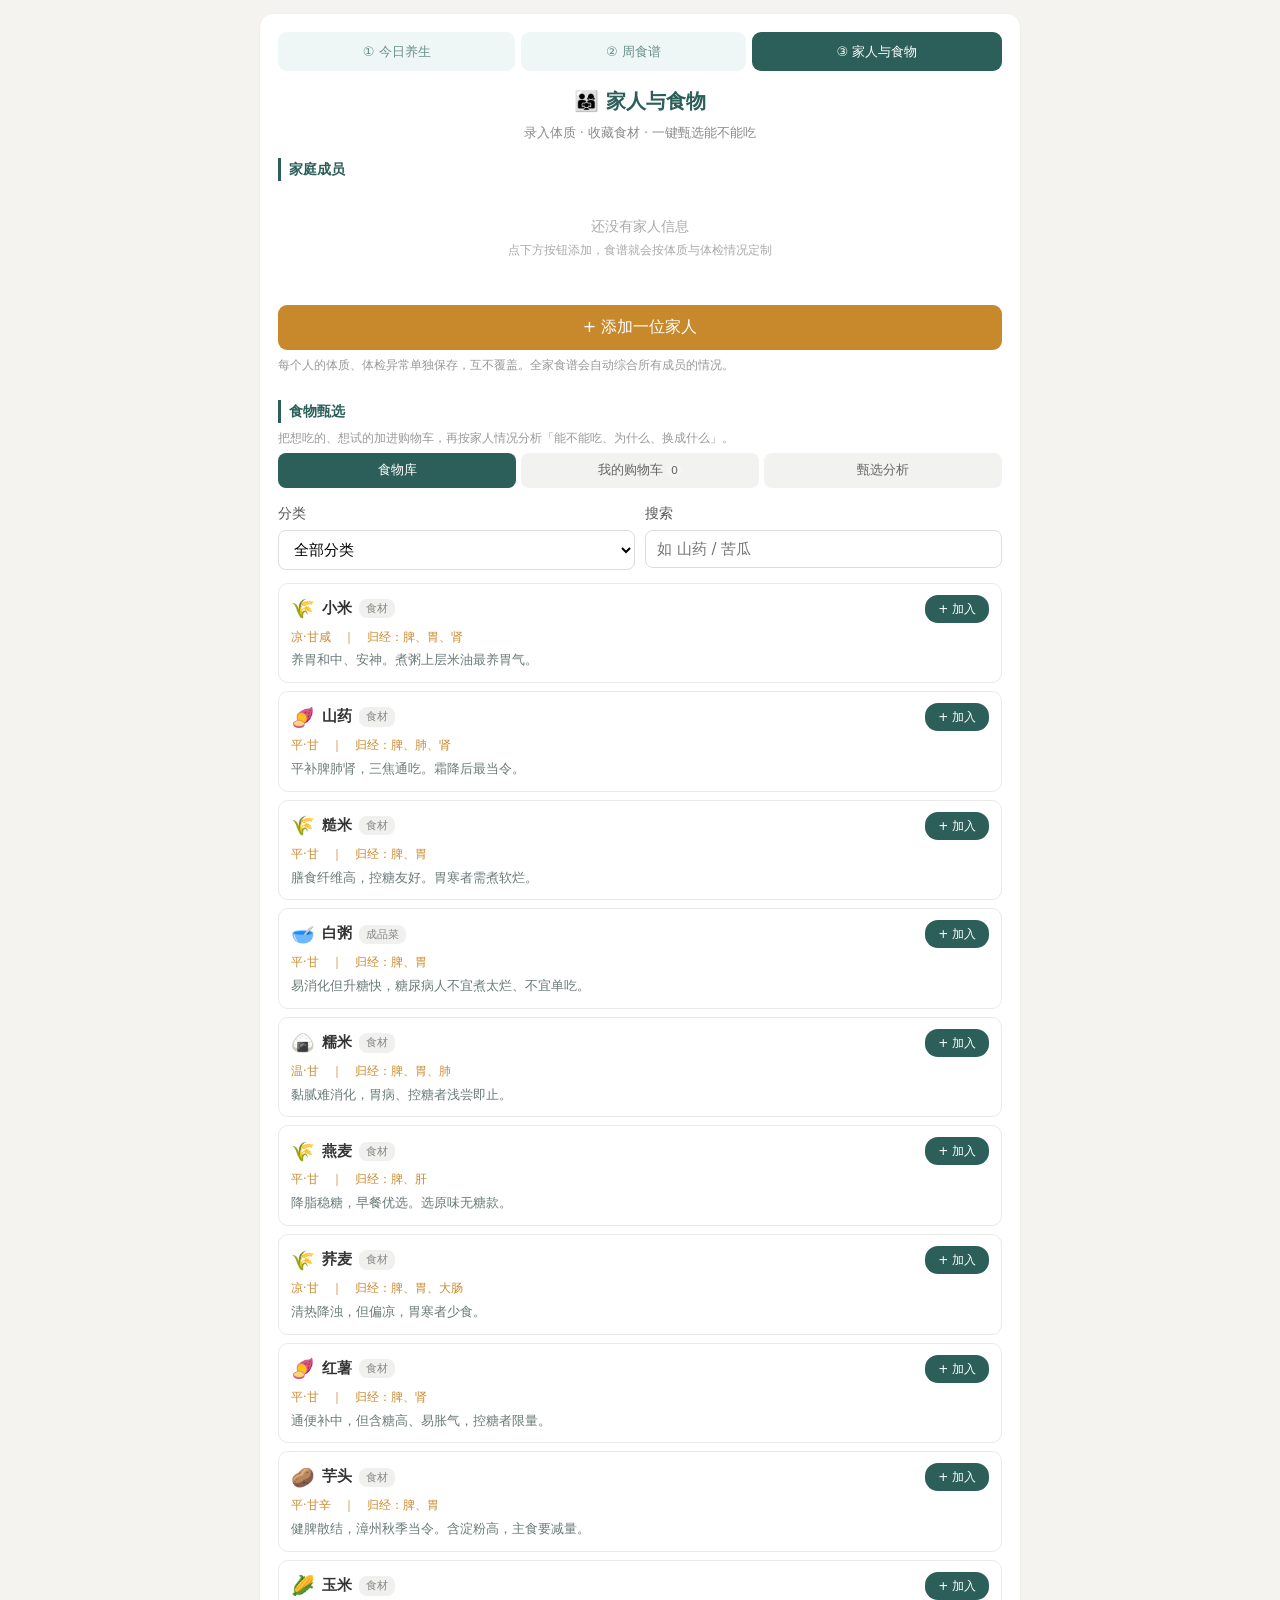
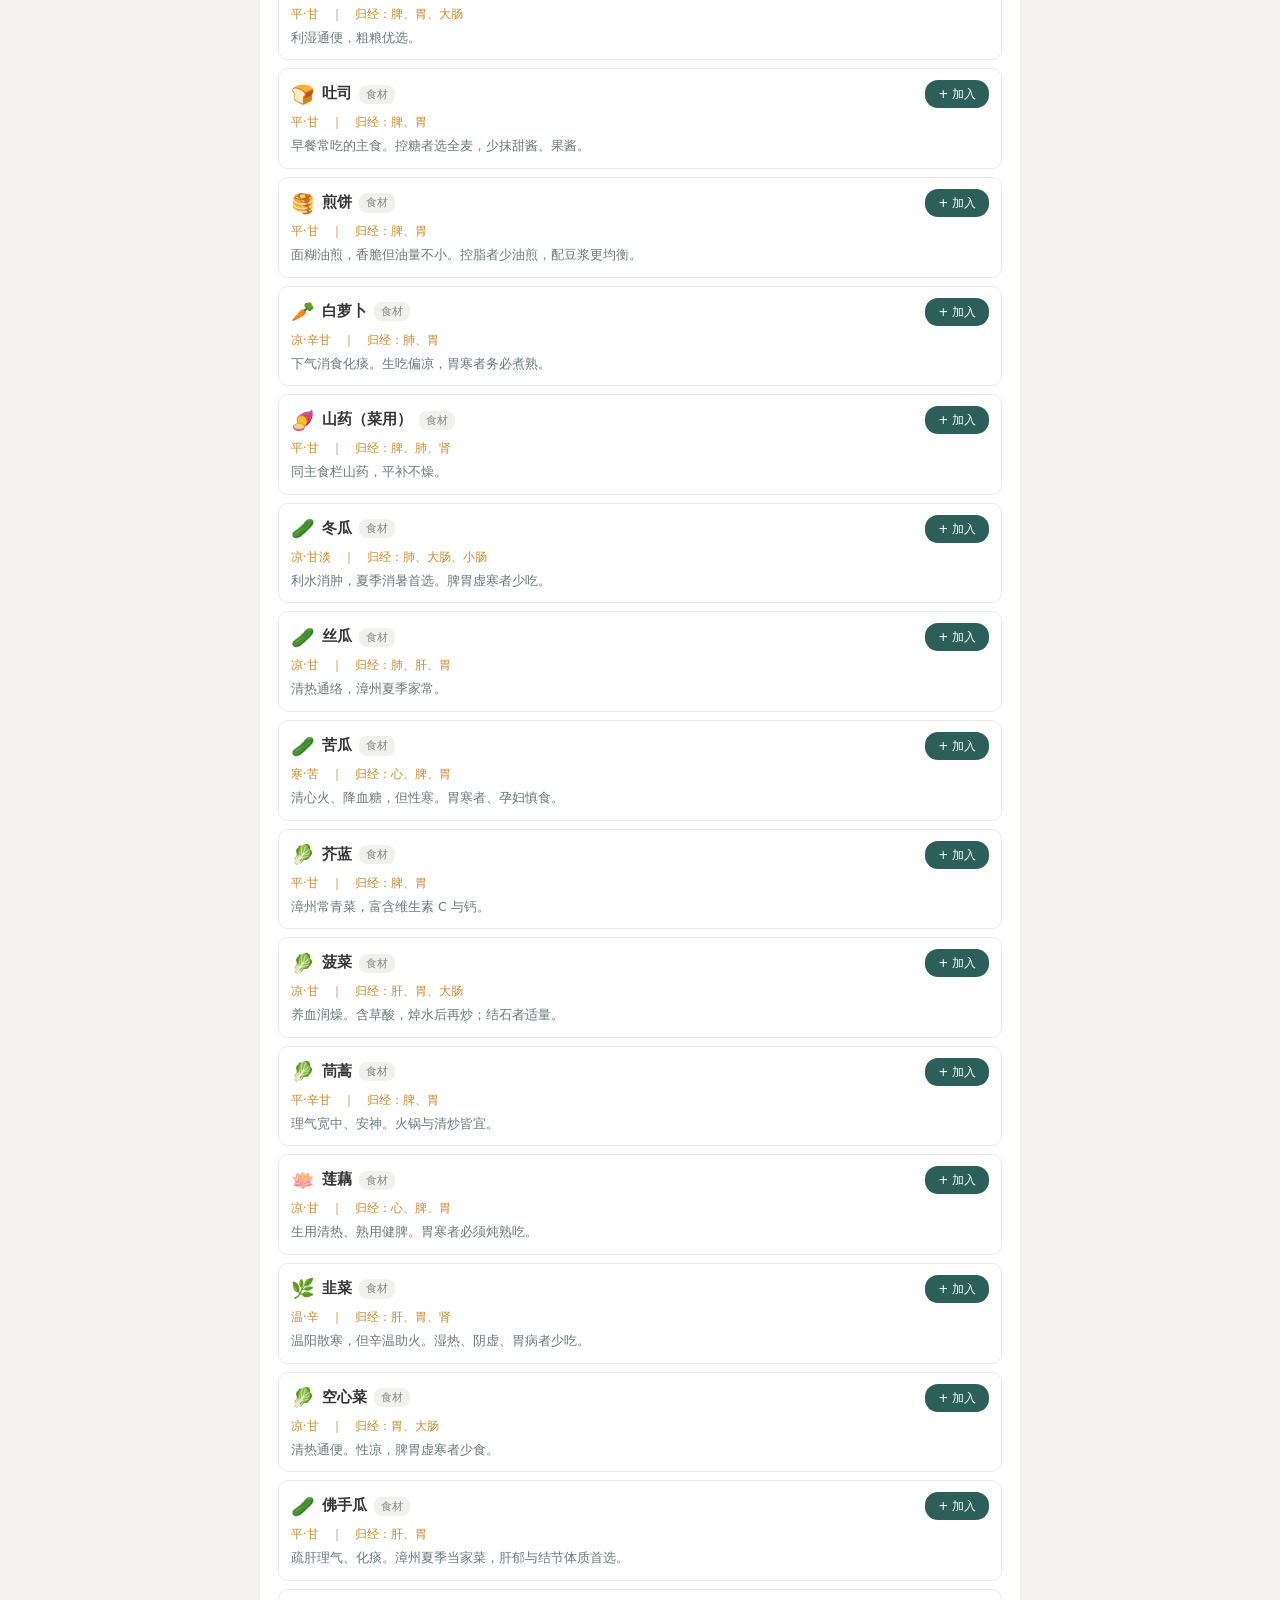
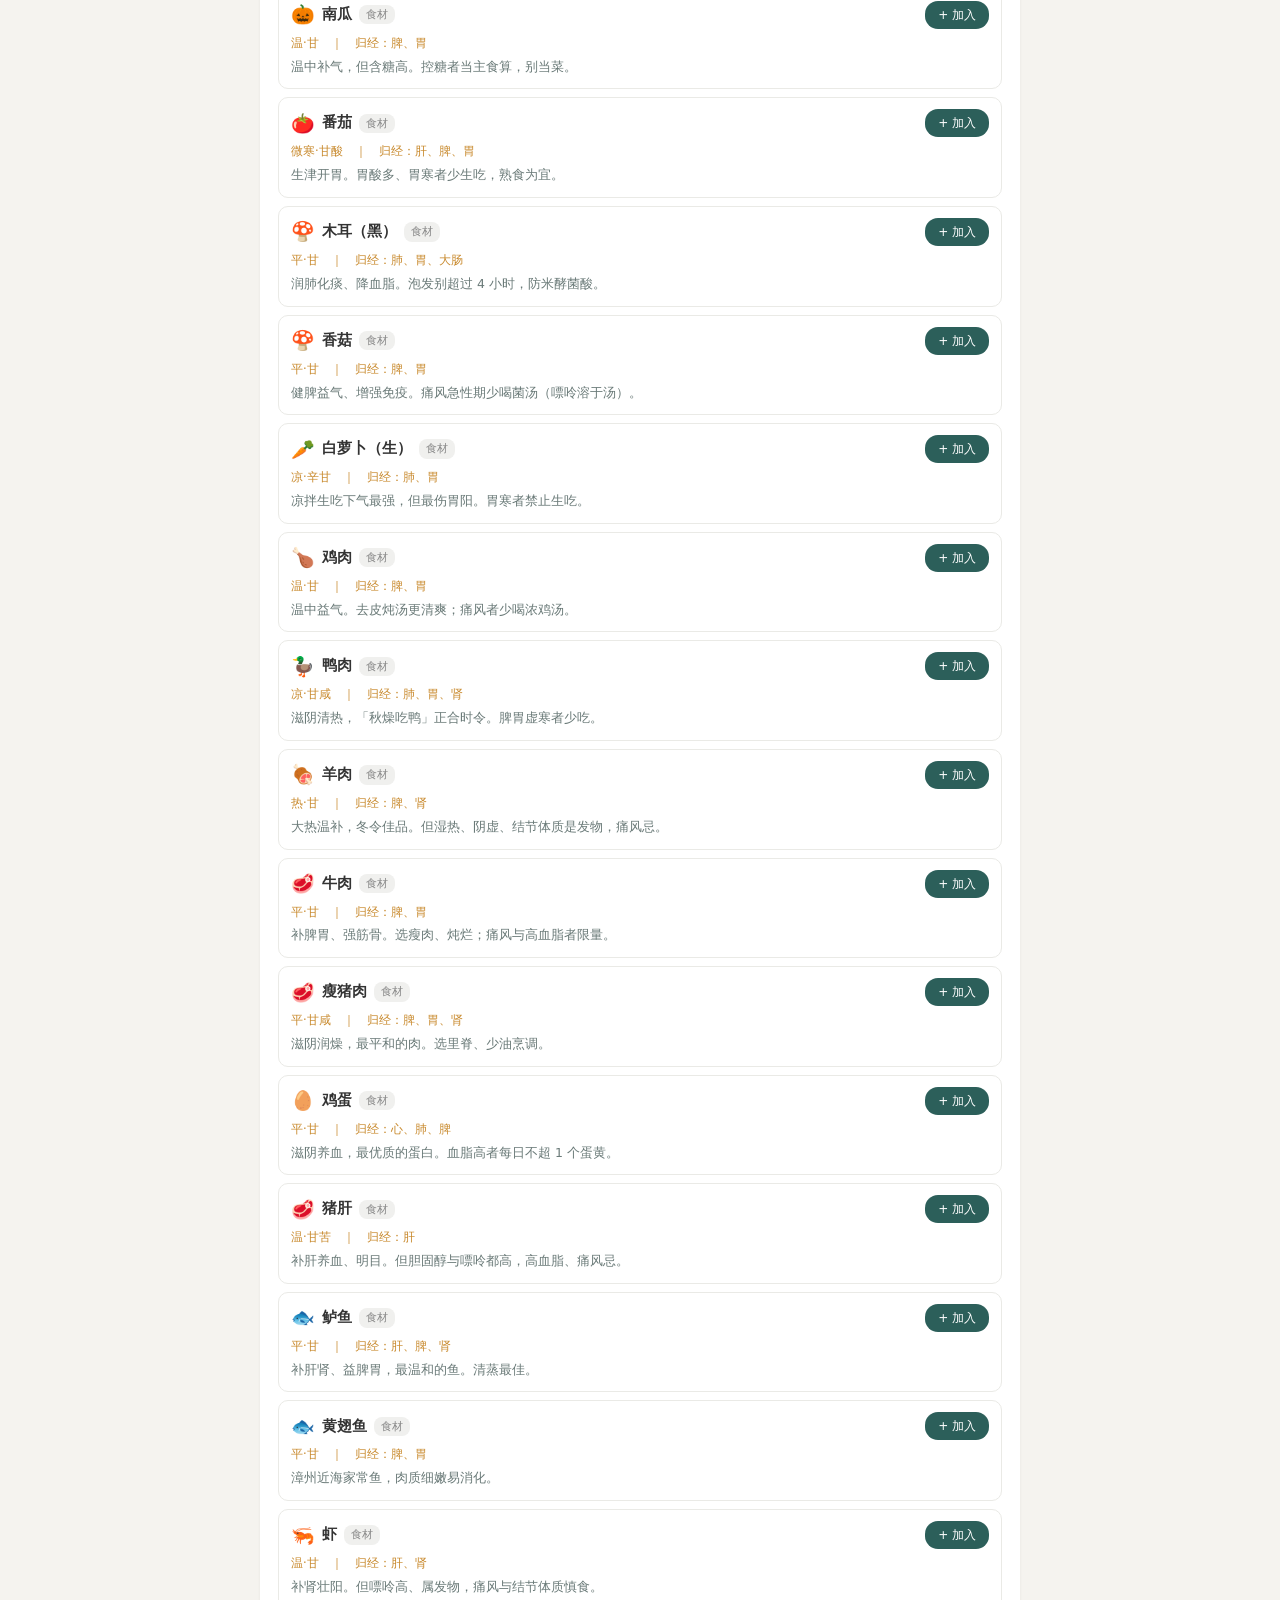
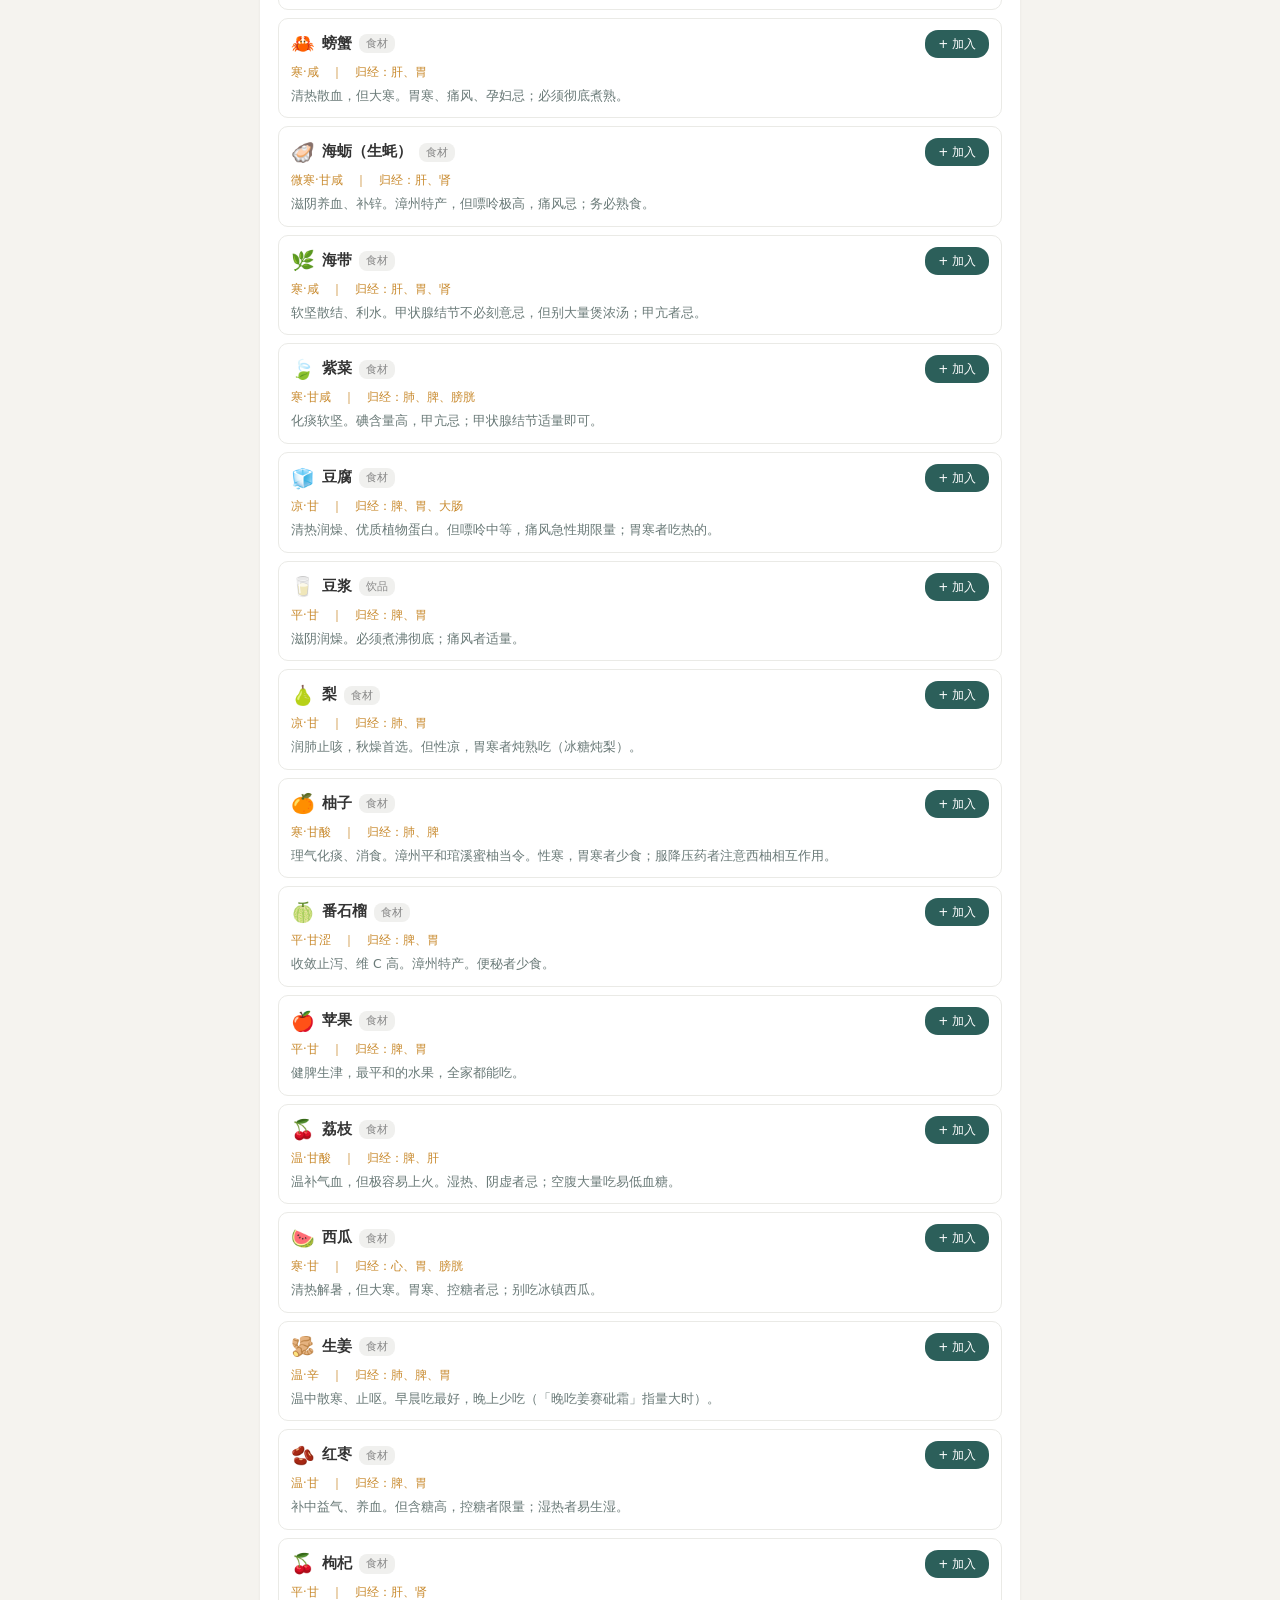
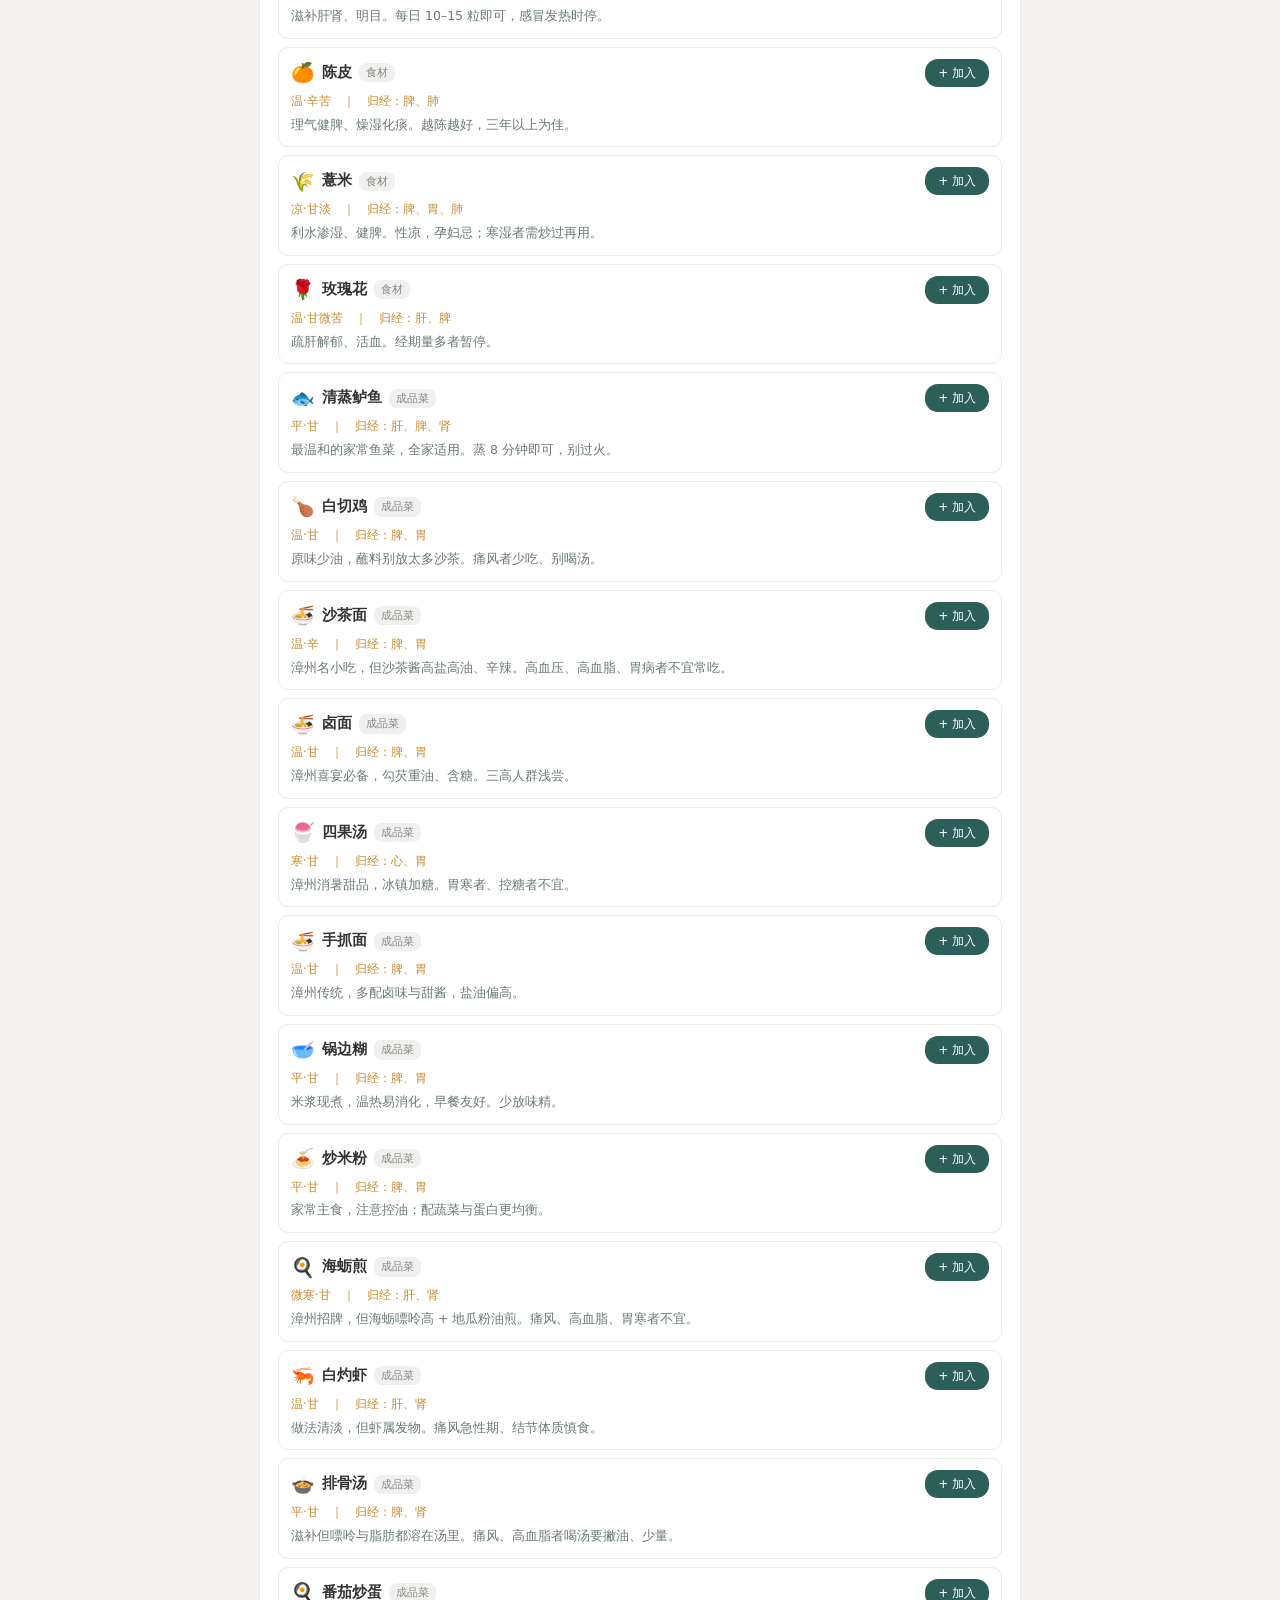
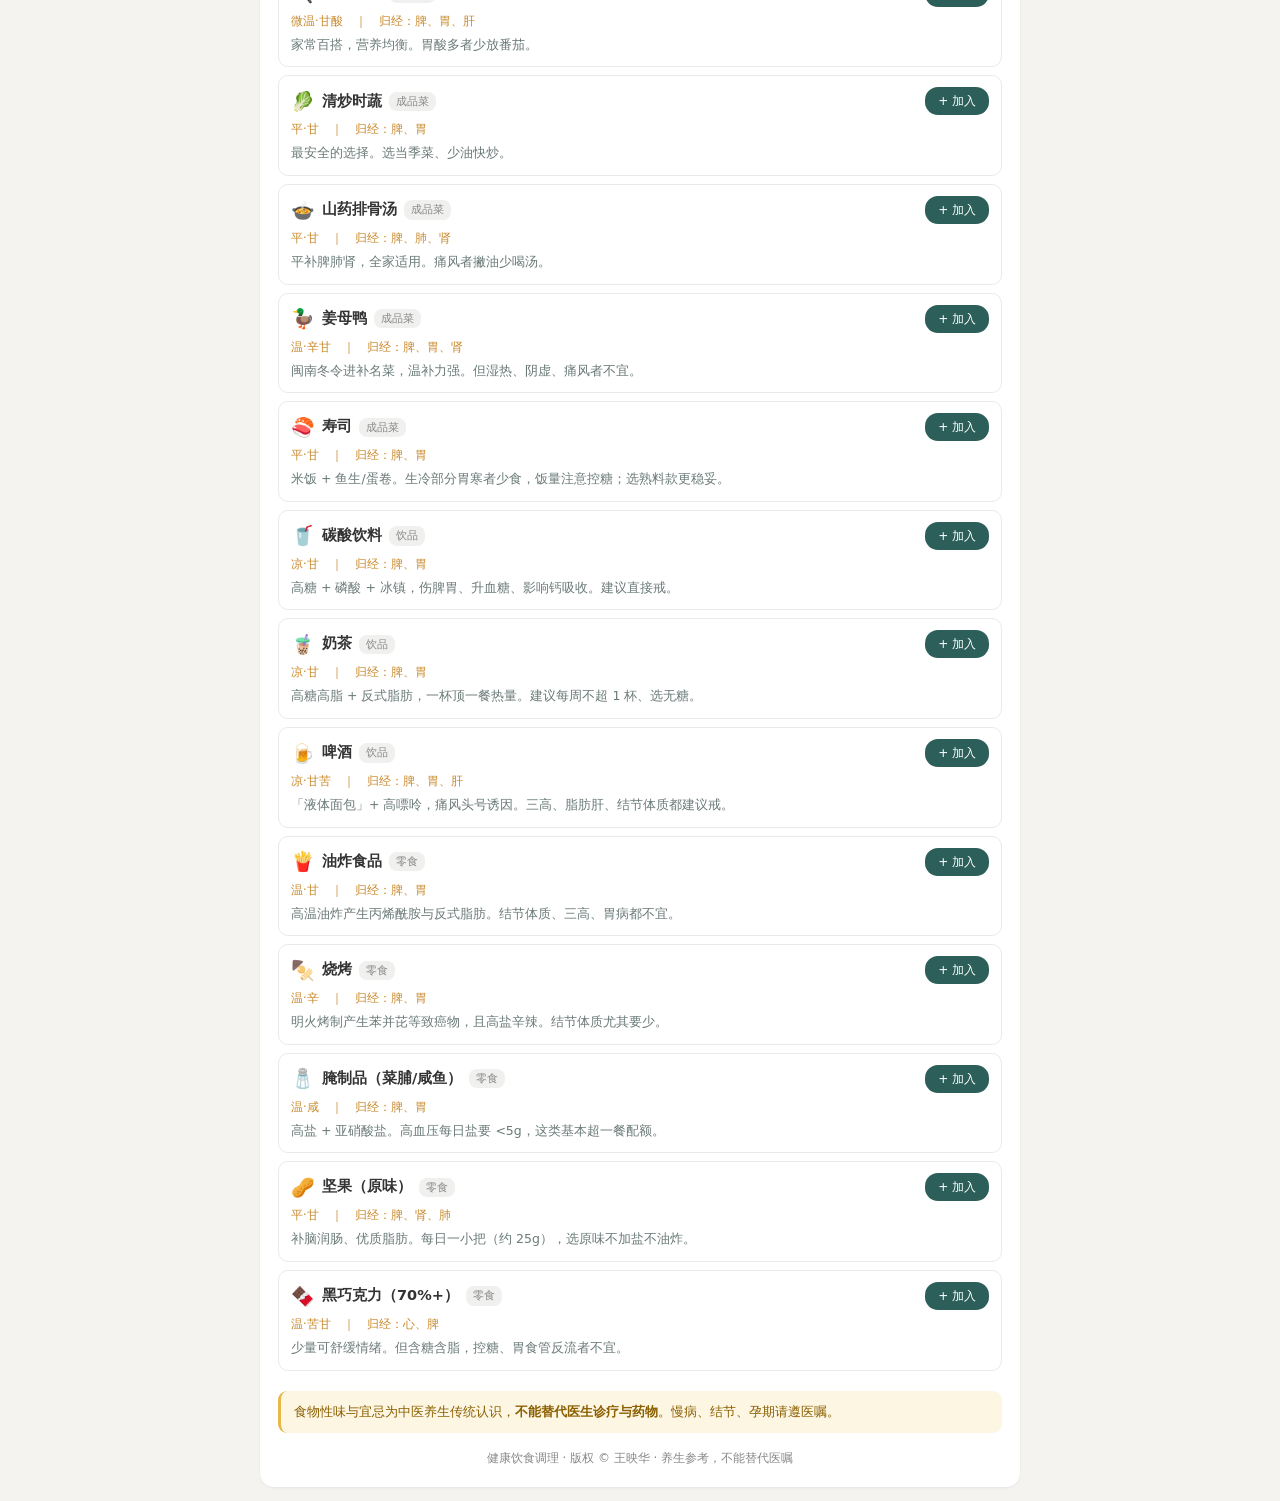
==== family.html @ a46bd38c "Add files via upload" ====
﻿<!DOCTYPE html>
<html lang="zh-CN">
<head>
<meta charset="UTF-8">
<meta name="viewport" content="width=device-width, initial-scale=1.0">
<title>家人与食物 · 健康饮食调理</title>
<link rel="stylesheet" href="style.css?v=16">
</head>
<body>
<div class="container container-wide">

  <nav class="nav">
    <a class="nav-item" href="index.html">① 今日养生</a>
    <a class="nav-item" href="menu.html">② 周食谱</a>
    <a class="nav-item active" href="family.html">③ 家人与食物</a>
  </nav>

  <h2>👨‍👩‍👧 家人与食物</h2>
  <p class="sub">录入体质 · 收藏食材 · 一键甄选能不能吃</p>

  <!-- ============ 一、家庭成员 ============ -->
  <div class="section-title">家庭成员</div>
  <div id="memberList" class="member-list"></div>
  <button type="button" id="addMemberBtn" class="primary">+ 添加一位家人</button>
  <p class="hint">每个人的体质、体检异常单独保存，互不覆盖。全家食谱会自动综合所有成员的情况。</p>

  <!-- ============ 二、食物购物车 ============ -->
  <div class="section-title" style="margin-top:26px">食物甄选</div>
  <p class="hint" style="margin-top:-4px">把想吃的、想试的加进购物车，再按家人情况分析「能不能吃、为什么、换成什么」。</p>

  <div class="tabs" id="foodTabs">
    <button type="button" class="tab active" data-ftab="lib">食物库</button>
    <button type="button" class="tab" data-ftab="cart">我的购物车 <span id="cartNum">0</span></button>
    <button type="button" class="tab" data-ftab="analyze">甄选分析</button>
  </div>

  <!-- 食物库 -->
  <div id="ftab-lib" class="tab-pane active">
    <div class="row2">
      <div class="form-item">
        <label>分类</label>
        <select id="catSel"></select>
      </div>
      <div class="form-item">
        <label>搜索</label>
        <input type="text" id="foodSearch" placeholder="如 山药 / 苦瓜">
      </div>
    </div>
    <div id="foodList" class="food-list"></div>
  </div>

  <!-- 购物车 -->
  <div id="ftab-cart" class="tab-pane">
    <div id="cartList" class="cart-list"></div>
    <div class="btn-row">
      <button type="button" id="goAnalyzeBtn" class="primary">开始甄选分析</button>
      <button type="button" id="clearCartBtn" class="ghost-btn">清空购物车</button>
    </div>
  </div>

  <!-- 甄选分析 -->
  <div id="ftab-analyze" class="tab-pane">
    <div id="analyzeBox"></div>
  </div>

  <p class="tip" style="margin-top:20px">
    食物性味与宜忌为中医养生传统认识，<b>不能替代医生诊疗与药物</b>。慢病、结节、孕期请遵医嘱。
  </p>
  <p class="gray center tiny">健康饮食调理 · 版权 © 王映华 · 养生参考，不能替代医嘱</p>
</div>

<!-- ============ 成员弹层 ============ -->
<div id="memberModal" class="modal hidden">
  <div class="modal-box">
    <div class="modal-head">
      <span id="modalTitle">添加成员</span>
      <button type="button" id="modalClose" class="x">×</button>
    </div>

    <div class="form-item">
      <label>称呼</label>
      <input type="text" id="fName" placeholder="如：我 / 爱人 / 妈妈">
    </div>

    <div class="form-item">
      <label>体质（可多选）</label>
      <div id="fTizhi" class="chip-group"></div>
      <p class="hint">不确定可只选最明显的一项；老人小孩可留空（按平和处理）</p>
    </div>

    <div class="row2">
      <div class="form-item">
        <label>身高 cm</label>
        <input type="number" id="fHeight" placeholder="如 170">
      </div>
      <div class="form-item">
        <label>体重 kg</label>
        <input type="number" id="fWeight" placeholder="如 65">
      </div>
    </div>

    <div class="form-item">
      <label>体检异常（可多选）</label>
      <div id="fDisease" class="chip-group"></div>
    </div>

    <div class="form-item">
      <label>口味与忌口备注（选填）</label>
      <input type="text" id="fNote" placeholder="如：不吃香菜、爱吃辣、不吃牛肉">
    </div>

    <div class="modal-foot">
      <button type="button" id="modalSave" class="primary">保存这位成员</button>
      <button type="button" id="modalDel" class="ghost-btn hidden">删除这位成员</button>
    </div>
  </div>
</div>

<script src="js/storage.js?v=16"></script>
<script src="js/jieqi.js?v=16"></script>
<script src="js/rule.js?v=16"></script>
<script src="js/tcm.js?v=16"></script>
<script src="js/engine.js?v=16"></script>
<script src="js/foods.js?v=16"></script>
<script src="js/page-family.js?v=16"></script>
</body>
</html>
---- style.css ----
/* 闽南节气体质食谱（家庭版）· 移动端优先 */
*{box-sizing:border-box;margin:0;padding:0;font-family:system-ui,-apple-system,"PingFang SC","Microsoft YaHei",sans-serif;}
body{background:#f5f3ef;padding:14px;color:#333;line-height:1.65;-webkit-text-size-adjust:100%;}
.container{max-width:640px;margin:0 auto;background:#fff;padding:18px;border-radius:14px;box-shadow:0 1px 3px rgba(0,0,0,.06);}
h2{text-align:center;font-size:20px;margin-bottom:4px;color:#2c5f5a;}
.sub{text-align:center;color:#8a8a8a;font-size:13px;margin-bottom:14px;}
.tip{background:#fdf6e3;padding:11px 13px;border-radius:9px;margin-bottom:16px;font-size:13px;color:#8a5f00;line-height:1.6;border-left:3px solid #e8b84b;}
.gray{color:#888;}
.tiny{font-size:12px;}
.small{font-size:11.5px;}
.center{text-align:center;}
.hint{color:#999;font-size:12px;margin:6px 0;line-height:1.5;}
.empty{color:#aaa;text-align:center;padding:24px 0;font-size:14px;}

/* ---------- 节气条 ---------- */
.jq-bar{background:linear-gradient(135deg,#eef7f5,#e4f0ed);border-radius:10px;padding:12px 14px;margin-bottom:16px;}
.jq-now{font-size:15px;color:#24544f;}
.jq-next{font-size:12.5px;color:#7a9a96;margin-top:3px;}
.jq-tip{font-size:12.5px;color:#5a6b69;margin-top:7px;padding-top:7px;border-top:1px dashed #c8ddd8;line-height:1.6;}

/* ---------- 今日信息卡 ---------- */
.today-card{background:linear-gradient(135deg,#fdf6e9,#f9efdd);border:1px solid #ecd9b0;border-radius:12px;padding:13px 15px;margin-bottom:16px;}
.tc-date{font-size:14.5px;font-weight:600;color:#7a5a1e;}
.tc-jq{font-size:13px;color:#8a6a28;margin-top:6px;}
.tc-jq b{font-size:15px;color:#6b4d15;}
.tc-next{font-size:12px;color:#a88b52;font-weight:normal;}
.tc-weather{font-size:13px;color:#6b5a3a;margin-top:7px;padding-top:7px;border-top:1px dashed #e0cfa4;line-height:1.6;}
.tc-adj{font-size:12.5px;color:#5f4d2a;margin-top:7px;padding-top:7px;border-top:1px dashed #e0cfa4;line-height:1.65;}
.tc-adj b{color:#8a5f00;}

/* ---------- 表单 ---------- */
.section-title{font-size:14px;font-weight:600;color:#2c5f5a;margin:0 0 10px;padding-left:8px;border-left:3px solid #2c5f5a;}
.form-item{margin-bottom:13px;}
label{display:block;margin-bottom:5px;font-weight:500;font-size:13.5px;color:#555;}
input,select,textarea{width:100%;padding:9px 11px;border:1px solid #ddd;border-radius:8px;font-size:15px;background:#fff;}
input:focus,select:focus{outline:none;border-color:#2c5f5a;box-shadow:0 0 0 3px rgba(44,95,90,.1);}
.row2{display:flex;gap:10px;}
.row2 .form-item{flex:1;min-width:0;}

/* ---------- 成员行 ---------- */
.member-row{display:flex;align-items:flex-start;gap:10px;padding:11px 12px;border:1px solid #e8e8e8;border-radius:10px;margin-bottom:9px;background:#fcfcfb;}
.mr-left{flex:1;min-width:0;}
.mr-name{font-weight:600;font-size:15px;color:#333;margin-bottom:5px;}
.mr-tags{display:flex;flex-wrap:wrap;gap:5px;margin-bottom:3px;}
.tag{font-size:11.5px;padding:2px 7px;border-radius:5px;background:#f0f0ee;color:#666;white-space:nowrap;}
.tag.tz{background:#e4f0ed;color:#2c5f5a;}
.tag.warn{background:#fdeaea;color:#b34a4a;}
.mr-note{font-size:12px;color:#999;margin-top:3px;}
.mr-edit{flex:0 0 auto;padding:6px 14px;font-size:13px;background:#fff;color:#2c5f5a;border:1px solid #c8ddd8;border-radius:7px;cursor:pointer;}
.mr-edit:hover{background:#eef7f5;}

/* ---------- 按钮 ---------- */
button{width:100%;padding:12px;background:#2c5f5a;color:#fff;border:none;border-radius:9px;font-size:16px;margin-top:10px;cursor:pointer;font-family:inherit;}
button:hover{background:#234c48;}
button.ghost{background:#fff;color:#2c5f5a;border:1.5px dashed #a8ccc6;}
button.ghost:hover{background:#f4faf8;}
button.ghost-btn{background:#fff;color:#b34a4a;border:1.5px solid #e8b0b0;}
button.primary{background:#c8892c;}
button.primary:hover{background:#ad731f;}
.btn-row{display:flex;gap:10px;margin-top:14px;}
.btn-row button{flex:1;margin-top:0;}
a.link{display:block;text-align:center;margin-top:13px;color:#2c5f5a;text-decoration:none;font-size:14px;}
a.link:hover{text-decoration:underline;}

/* ---------- 通用隐藏 ---------- */
.hidden{display:none !important;}

/* ---------- 弹层 ---------- */
.modal{position:fixed;inset:0;background:rgba(0,0,0,.45);display:flex;align-items:center;justify-content:center;padding:16px;z-index:100;}
.modal.hidden{display:none;}
.modal-box{background:#fff;border-radius:14px;padding:18px;width:100%;max-width:480px;max-height:88vh;overflow-y:auto;}
.modal-head{display:flex;justify-content:space-between;align-items:center;margin-bottom:14px;font-size:16px;font-weight:600;color:#2c5f5a;}
.modal-head .x{width:auto;padding:0 8px;background:none;color:#999;font-size:24px;line-height:1;margin:0;}
.modal-head .x:hover{color:#333;background:none;}
.modal-foot{margin-top:6px;}

/* ---------- 多选 chip ---------- */
.chip-group{display:flex;flex-wrap:wrap;gap:7px;}
.chip{display:inline-flex;align-items:center;position:relative;cursor:pointer;margin:0;font-weight:normal;}
.chip input{position:absolute;opacity:0;width:0;height:0;}
.chip span{display:block;padding:7px 13px;border:1px solid #ddd;border-radius:20px;font-size:13.5px;color:#666;background:#fff;transition:.15s;}
.chip.on span{background:#2c5f5a;color:#fff;border-color:#2c5f5a;}

/* ---------- 结果页头部 ---------- */
.head-card{background:#f9fcfb;border:1px solid #e0ede9;border-radius:10px;padding:13px 15px;margin-bottom:14px;}
.hc-row{display:flex;font-size:13.5px;margin-bottom:5px;}
.hc-row .k{flex:0 0 72px;color:#8a9a98;}
.hc-row .v{flex:1;color:#334;}
.hc-note{font-size:12px;color:#7a8f8c;margin-top:9px;padding-top:9px;border-top:1px dashed #d5e5e1;line-height:1.6;}

/* ---------- Tabs ---------- */
.tabs{display:flex;gap:6px;margin-bottom:14px;overflow-x:auto;-webkit-overflow-scrolling:touch;}
.tab{flex:1 0 auto;padding:9px 14px;font-size:13.5px;background:#f2f2f0;color:#666;border-radius:8px;margin:0;white-space:nowrap;}
.tab.active{background:#2c5f5a;color:#fff;}
.tab-pane{display:none;}
.tab-pane.active{display:block;}

/* ---------- 天卡片 ---------- */
.day-card{border:1px solid #eaeae6;border-radius:11px;margin-bottom:14px;overflow:hidden;background:#fff;}
.day-head{display:flex;align-items:baseline;gap:8px;padding:9px 13px;background:#f6f9f8;border-bottom:1px solid #eef2f0;}
.day-name{font-weight:600;font-size:15px;color:#2c5f5a;}
.day-date{font-size:12.5px;color:#999;}
.day-jq{margin-left:auto;font-size:11.5px;background:#e4f0ed;color:#2c5f5a;padding:2px 8px;border-radius:9px;}
.meal-block{padding:9px 12px 4px;}
.meal-title{font-size:13px;color:#8a9a98;margin-bottom:5px;font-weight:500;}

/* ---------- 单菜 ---------- */
.dish{border-bottom:1px dashed #f0f0ec;}
.dish:last-child{border-bottom:none;}
.dish-head{display:flex;align-items:center;gap:7px;padding:7px 2px;cursor:pointer;}
.dish-role{font-size:10.5px;padding:1px 6px;border-radius:4px;background:#eef4f2;color:#6a8f8a;flex:0 0 auto;}
.dish-name{flex:1;font-size:14.5px;color:#333;}
.dish-arrow{font-size:11px;color:#bbb;transition:transform .2s;flex:0 0 auto;}
.dish.open .dish-arrow{transform:rotate(180deg);}
.dish-body{display:none;padding:4px 4px 12px;font-size:13px;color:#555;}
.dish.open .dish-body{display:block;}
.db-sec{margin-bottom:9px;}
.db-sec b{display:block;font-size:12.5px;color:#2c5f5a;margin-bottom:3px;}
.db-sec p{font-size:13px;color:#555;line-height:1.65;}
.db-sec ol{padding-left:19px;font-size:13px;color:#555;}
.db-sec ol li{margin-bottom:4px;line-height:1.6;}
.db-sec.why{background:#faf8f2;border-left:2.5px solid #d9b86a;padding:7px 10px;border-radius:0 6px 6px 0;}
.db-sec.why p{font-size:12.5px;color:#6b6250;line-height:1.7;}
.vid{display:inline-block;padding:4px 11px;margin:3px 5px 0 0;font-size:12px;background:#eef4f2;color:#2c5f5a;border-radius:14px;text-decoration:none;}
.vid:hover{background:#dbeae6;}
.db-time{font-size:11.5px;color:#aaa;text-align:right;}

/* ---------- 月度表格 ---------- */
.month-week{margin-bottom:16px;}
.mw-head{font-size:13.5px;font-weight:600;color:#2c5f5a;margin-bottom:6px;}
.table-wrap{overflow-x:auto;-webkit-overflow-scrolling:touch;border:1px solid #e8e8e4;border-radius:8px;}
.menu-table{border-collapse:collapse;width:100%;min-width:520px;font-size:11.5px;}
.menu-table th{background:#f2f7f5;color:#2c5f5a;padding:7px 6px;border-bottom:1px solid #e0ebe7;font-weight:600;white-space:nowrap;}
.menu-table td{padding:7px 6px;border-bottom:1px solid #f2f2ee;color:#555;vertical-align:top;line-height:1.5;}
.td-d{text-align:center;font-weight:600;color:#2c5f5a;width:26px;}
.td-jq{white-space:nowrap;color:#8a9a98;font-size:11px;}

/* ---------- 采购清单 ---------- */
.shop-cat{margin-bottom:13px;}
.sc-title{font-size:13px;font-weight:600;color:#2c5f5a;margin-bottom:6px;padding-left:7px;border-left:2.5px solid #2c5f5a;}
.sc-items{display:flex;flex-wrap:wrap;gap:6px;}
.sc-item{font-size:12.5px;background:#f7f9f8;border:1px solid #eaf0ee;border-radius:6px;padding:4px 9px;color:#555;}
.sc-item b{color:#2c5f5a;}

/* ---------- 节气卡 ---------- */
.jq-card{border:1px solid #eaeae6;border-radius:10px;padding:12px 14px;margin-bottom:12px;}
.jq-card.next{background:#fafcfb;border-style:dashed;}
.jc-head{font-size:15px;font-weight:600;color:#2c5f5a;margin-bottom:8px;display:flex;align-items:baseline;gap:8px;flex-wrap:wrap;}
.jc-season{font-size:11px;background:#e4f0ed;color:#2c5f5a;padding:1px 7px;border-radius:8px;font-weight:normal;}
.jc-date{font-size:11.5px;color:#aaa;font-weight:normal;margin-left:auto;}
.jc-sec{margin-bottom:7px;}
.jc-sec b{font-size:12.5px;color:#2c5f5a;display:block;margin-bottom:2px;}
.jc-sec p{font-size:13px;color:#555;line-height:1.65;}
.jc-sec.warn{background:#fdf4f4;border-left:2.5px solid #d98a8a;padding:6px 9px;border-radius:0 5px 5px 0;}
.jc-sec.warn b{color:#b34a4a;}
.jc-sec.warn p{font-size:12.5px;color:#7a5555;}
.jc-food{font-size:13px;color:#3a5f5a;line-height:1.8;}

/* ---------- 历史 ---------- */
.his-card{border:1px solid #eaeae6;border-radius:10px;padding:12px 14px;margin-bottom:12px;}
.his-head{display:flex;justify-content:space-between;align-items:center;margin-bottom:9px;font-size:14px;}
.his-del{width:auto;padding:4px 12px;font-size:12px;background:#fff;color:#b34a4a;border:1px solid #e8b0b0;border-radius:6px;margin:0;}
.his-day{padding:6px 0;border-top:1px dashed #f0f0ec;font-size:12.5px;}
.hd-date{font-weight:600;color:#2c5f5a;margin-right:6px;}
.hd-jq{font-size:11px;color:#8a9a98;}
.hd-meal{color:#666;line-height:1.6;font-size:12px;margin-top:2px;}

@media (max-width:400px){
  body{padding:10px;}
  .container{padding:14px;}
  h2{font-size:18px;}
  .hc-row .k{flex:0 0 62px;}
}

/* ======================================================
   三页版新增样式（今日养生 / 周食谱 / 家人与食物）
   ====================================================== */

/* ---------- 顶部导航 ---------- */
.nav{display:flex;gap:6px;margin-bottom:14px;overflow-x:auto;-webkit-overflow-scrolling:touch;}
.nav-item{flex:1 0 auto;text-align:center;padding:9px 10px;font-size:13px;color:#6a8f8a;background:#eef7f5;
  border-radius:9px;text-decoration:none;white-space:nowrap;font-weight:500;transition:.15s;}
.nav-item.active{background:#2c5f5a;color:#fff;}
.nav-item:hover{background:#dbeae6;}
.nav-item.active:hover{background:#234c48;}
.container-wide{max-width:760px;}

/* ---------- 今日卡（新版） ---------- */
.tc-jqtag{display:inline-block;margin-left:8px;padding:1px 9px;border-radius:10px;
  background:#c8892c;color:#fff;font-size:11.5px;font-weight:normal;vertical-align:1px;}
.tc-wdet{display:block;margin-top:3px;font-size:12px;color:#93805c;}

/* ---------- 节气主卡 ---------- */
.jq-main{background:linear-gradient(135deg,#fdfaf3,#f7efdf);border:1px solid #ecd9b0;
  border-radius:13px;padding:15px 16px;margin-bottom:16px;}
.jm-head{display:flex;align-items:baseline;gap:9px;flex-wrap:wrap;}
.jm-name{font-size:21px;font-weight:700;color:#7a5a1e;letter-spacing:1px;}
.jm-season{font-size:11.5px;background:#c8892c;color:#fff;padding:1.5px 9px;border-radius:10px;}
.jm-count{margin-left:auto;font-size:11.5px;color:#a88b52;}
.jm-date{font-size:11.5px;color:#a88b52;margin-top:5px;padding-bottom:10px;border-bottom:1px dashed #e0cfa4;}
.jm-block{margin-top:11px;padding:10px 12px;border-radius:9px;background:rgba(255,255,255,.62);}
.jm-block .jb-title{font-size:12.5px;font-weight:600;color:#8a5f00;margin-bottom:5px;}
.jm-block p{font-size:13px;color:#5f4d2a;line-height:1.75;}
.jm-block .jm-sub{font-size:12.5px;color:#8a7a5c;margin-top:5px;padding-top:5px;border-top:1px dotted #e5d5b5;}
.jm-block.key{background:rgba(255,250,235,.9);border-left:3px solid #c8892c;}
.jm-block.meridian{background:rgba(240,247,245,.8);border-left:3px solid #2c5f5a;}
.jm-block.meridian .jb-title{color:#2c5f5a;}
.jm-block.meridian p{color:#3f5654;}
.jm-block.sport{background:rgba(244,250,245,.8);border-left:3px solid #6a9a7a;}
.jm-block.sport .jb-title{color:#4a7a5a;}
.jm-block.sport p{color:#43574d;}
.jm-block.warn{background:#fdf1f1;border-left:3px solid #d98a8a;}
.jm-block.warn .jb-title{color:#b34a4a;}
.jm-block.warn p{color:#7a5555;}
.mer-tag{display:inline-block;padding:2px 9px;margin:2px 5px 2px 0;border-radius:13px;
  background:#dbeae6;color:#2c5f5a;font-size:12px;}
.acu-tag{display:inline-block;padding:2px 9px;margin:2px 5px 2px 0;border-radius:13px;
  background:#f3e6cc;color:#8a5f00;font-size:12px;}
.jm-mtip{font-size:12px !important;color:#6a8f8a !important;margin-top:6px;}
.jm-acu{font-size:12.5px !important;margin-top:5px;}
.jm-next{margin-top:12px;padding:9px 11px;background:rgba(255,255,255,.55);
  border-radius:8px;border:1px dashed #ddc9a0;font-size:12px;color:#8a7a5c;line-height:1.65;}
.jm-next b{color:#7a5a1e;}

/* ---------- 家人体质提示 ---------- */
.ft-empty{background:#f4faf8;border:1px dashed #b8d8d1;border-radius:10px;
  padding:14px;text-align:center;font-size:13px;color:#6a8f8a;}
.ft-empty a{color:#c8892c;text-decoration:none;font-weight:600;}
.ft-empty a:hover{text-decoration:underline;}

/* 当月全家重点 */
.ft-month{background:linear-gradient(135deg,#fdf8ee,#f9efd9);border:1px solid #ecd9b0;
  border-radius:11px;padding:12px 13px;margin-bottom:11px;}
.ftm-head{margin-bottom:7px;}
.ftm-tag{display:inline-block;font-size:11.5px;font-weight:600;color:#8a5f00;
  background:#fff;border:1px solid #ecd9b0;border-radius:9px;padding:2px 10px;}
.ftm-body p{font-size:13px;color:#6b5426;line-height:1.75;margin:0;}
.ftm-body p+p{margin-top:6px;padding-top:6px;border-top:1px dotted #e0cda8;}
.ftm-warn{color:#9a6a4a !important;}

.ft-card{background:#fbfdfc;border:1px solid #e4efec;border-radius:11px;padding:13px 14px;}
.ft-row{display:flex;gap:9px;font-size:13px;margin-bottom:8px;align-items:flex-start;}
.ft-k{flex:0 0 62px;color:#8a9a98;font-size:12.5px;}
.ft-v{flex:1;display:flex;flex-wrap:wrap;gap:5px;min-width:0;}
.ft-members{margin-top:11px;padding-top:11px;border-top:1px dashed #dcebe7;}
.ft-mem{margin-bottom:14px;padding-bottom:12px;border-bottom:1px dotted #e8f2ef;}
.ft-mem:last-child{margin-bottom:0;padding-bottom:0;border-bottom:none;}

/* 成员头部：名字 + 体质标签 */
.fm-head{display:flex;align-items:center;gap:8px;flex-wrap:wrap;margin-bottom:6px;}
.fm-name{font-size:14.5px;font-weight:600;color:#2c5f5a;}
.fm-tags{display:flex;flex-wrap:wrap;gap:4px;}

/* 每人当月重点 */
.fm-focus{font-size:12.5px;color:#5a6f6c;line-height:1.75;background:#f6faf9;
  border-left:2.5px solid #7fb0a6;border-radius:0 6px 6px 0;padding:8px 11px;margin-bottom:7px;}
.fm-focus b{color:#2c5f5a;}

/* 小号折叠按钮 */
.fold-btn.small{font-size:12px;padding:6px 10px;margin:0 0 6px;justify-content:flex-start;}
.fold-btn.small span:first-child{margin-right:auto;}

.fm-tz{background:#fff;border:1px solid #eaf3f0;border-radius:8px;padding:9px 11px;margin-bottom:7px;}
.fm-tz-name{font-size:12.5px;font-weight:600;color:#c8892c;margin-bottom:5px;}
.fm-line{font-size:12.5px;color:#4a5f5c;line-height:1.75;margin-bottom:3px;}
.fm-line b{display:inline-block;min-width:44px;color:#7a9a96;font-weight:600;}
.fm-line.avoid{color:#8a6a6a;}
.fm-line.avoid b{color:#b08a8a;}
.fm-line.mer{color:#5a7a6a;}
.fm-dis{font-size:12.5px;color:#8a5555;background:#fdf6f6;border-left:2.5px solid #d9a8a8;
  padding:7px 10px;border-radius:0 5px 5px 0;margin-top:6px;line-height:1.65;}
.fm-dis b{color:#b34a4a;}
.ft-tea{margin-top:12px;padding:11px 12px;background:#fdfaf2;border:1px solid #f0e4c8;border-radius:9px;}
.ft-tea .jb-title{font-size:12.5px;font-weight:600;color:#8a5f00;margin-bottom:7px;}
.ft-tea-row{font-size:12.5px;color:#6b5f42;line-height:1.75;margin-bottom:4px;}
.ft-tea-row b{color:#8a5f00;}

/* ---------- 十二时辰（折叠式） ---------- */
.shichen-box{background:#fbfdfc;border:1px solid #e4efec;border-radius:11px;padding:11px;}

/* 当前时辰高亮卡 */
.sc-now-card{background:linear-gradient(135deg,#fdf8ee,#f9efd9);border:1px solid #ecd9b0;
  border-radius:10px;padding:12px 13px;}
.scn-label{display:inline-block;font-size:10.5px;color:#a8802f;background:#fff;
  border:1px solid #ecd9b0;border-radius:9px;padding:1px 8px;margin-bottom:7px;}
.scn-main{display:flex;align-items:baseline;gap:8px;margin-bottom:3px;}
.scn-name{font-size:17px;font-weight:700;color:#8a5f00;letter-spacing:1px;}
.scn-h{font-size:12px;color:#bfa06a;}
.scn-mer{font-size:12.5px;color:#c8892c;font-weight:600;margin-bottom:5px;}
.scn-tip{font-size:12.5px;color:#7a6a4a;line-height:1.7;}

/* 展开按钮 */
.fold-btn{width:100%;margin:10px 0 0;padding:8px 12px;background:#fff;color:#2c5f5a;
  border:1px solid #d5e5e1;border-radius:9px;font-size:12.5px;line-height:1.5;
  display:flex;align-items:center;justify-content:center;gap:6px;}
.fold-btn:hover{background:#f7fbfa;border-color:#b8d5cf;}
.fold-arrow{font-size:11px;color:#8aa39f;}

/* 折叠内容 */
.fold-body{margin-top:6px;}
.fold-body[hidden]{display:none;}

.sc-row{display:flex;gap:10px;padding:8px 11px;border-bottom:1px dashed #edf4f2;align-items:flex-start;}
.sc-row:last-child{border-bottom:none;}
.sc-row.now{background:#fdf6e9;border-radius:8px;border-bottom-color:transparent;}
.sc-left{flex:0 0 68px;display:flex;flex-direction:column;gap:1px;}
.sc-name{font-size:13px;font-weight:600;color:#2c5f5a;}
.sc-row.now .sc-name{color:#8a5f00;}
.sc-h{font-size:10.5px;color:#a4b5b2;}
.sc-row.now .sc-h{color:#bfa06a;}
.sc-right{flex:1;min-width:0;}
.sc-mer{font-size:12px;color:#c8892c;font-weight:500;margin-bottom:2px;}
.sc-tip{font-size:12px;color:#708a87;line-height:1.6;}

/* ---------- 五运六气 ---------- */
.wuyun-box{background:#fbfdfc;border:1px solid #e4efec;border-radius:11px;padding:14px;}
.wy-intro{font-size:12.5px;color:#6a8a86;line-height:1.8;margin-bottom:12px;
  padding-bottom:11px;border-bottom:1px dashed #dcebe7;}
.wy-list{display:flex;flex-direction:column;gap:8px;}

/* 当前主气卡 */
.wy-now-card{background:linear-gradient(135deg,#fdf8ee,#f9efd9);border:1px solid #ecd9b0;
  border-radius:10px;padding:12px 13px;margin-bottom:4px;}
.wyn-label{display:inline-block;font-size:10.5px;color:#a8802f;background:#fff;
  border:1px solid #ecd9b0;border-radius:9px;padding:1px 8px;margin-bottom:7px;}
.wyn-name{font-size:15px;font-weight:700;color:#8a5f00;margin-bottom:5px;
  display:flex;align-items:baseline;gap:8px;flex-wrap:wrap;}
.wyn-jq{font-size:11.5px;font-weight:400;color:#bfa06a;}
.wyn-tip{font-size:12.5px;color:#7a6a4a;line-height:1.7;}

.wy-item{background:#fff;border:1px solid #edf4f2;border-radius:9px;padding:10px 12px;}
.wy-item.now{background:#fdf6e9;border-color:#e8d4ac;}
.wy-name{font-size:13.5px;font-weight:600;color:#2c5f5a;margin-bottom:3px;}
.wy-item.now .wy-name{color:#8a5f00;}
.wy-badge{display:inline-block;margin-left:7px;padding:0 7px;border-radius:8px;
  background:#c8892c;color:#fff;font-size:10.5px;font-weight:normal;vertical-align:1px;}
.wy-jq{font-size:11.5px;color:#a4b5b2;margin-bottom:4px;}
.wy-tip{font-size:12.5px;color:#5f7a76;line-height:1.65;}

/* ---------- 设置区 ---------- */
.setup-box{background:#fbfdfc;border:1px solid #e4efec;border-radius:11px;
  padding:14px 15px;margin-bottom:16px;}
.setup-box .form-item:last-of-type{margin-bottom:0;}

/* ---------- 单菜替换按钮 ---------- */
.dish-swap{flex:0 0 auto;width:auto;margin:0;padding:2px 10px;font-size:11.5px;
  background:#fff;color:#c8892c;border:1px solid #e8d0a4;border-radius:12px;line-height:1.6;}
.dish-swap:hover{background:#fdf6e9;color:#8a5f00;}

/* ---------- 食物库 ---------- */
#foodTabs{gap:5px;}
#foodTabs .tab{flex:1 1 0;min-width:0;padding:9px 4px;font-size:12.5px;text-align:center;}
#resultBox .tabs{gap:5px;overflow-x:visible;flex-wrap:nowrap;}
#resultBox .tabs .tab{flex:1 1 0;min-width:0;padding:9px 3px;font-size:12px;text-align:center;
  white-space:nowrap;overflow:hidden;text-overflow:ellipsis;}
.food-list{display:flex;flex-direction:column;gap:8px;}
.food-card{background:#fff;border:1px solid #eaeae6;border-radius:10px;padding:11px 12px;}
.food-card.picked{background:#fbfdf8;border-color:#c8ddd8;}
.fc-head{display:flex;align-items:center;gap:7px;margin-bottom:5px;flex-wrap:wrap;}
.fc-icon{font-size:19px;line-height:1;flex:0 0 auto;}
.fc-name{font-size:14.5px;font-weight:600;color:#333;}
.fc-kind{font-size:10.5px;padding:1px 7px;border-radius:8px;background:#f0f0ee;color:#888;}
.fc-btn{width:auto;margin:0 0 0 auto;padding:5px 13px;font-size:12px;background:#2c5f5a;
  border-radius:13px;line-height:1.5;}
.fc-btn.on{background:#fff;color:#8a9a98;border:1px solid #d5e5e1;}
.fc-meta{font-size:11.5px;color:#c8892c;margin-bottom:4px;}
.fc-note{font-size:12.5px;color:#6a7a78;line-height:1.65;}

/* ---------- 购物车 ---------- */
.cart-list{display:flex;flex-direction:column;gap:8px;margin-bottom:6px;}
.cart-row{display:flex;align-items:center;gap:10px;background:#fbfdfc;
  border:1px solid #e4efec;border-radius:9px;padding:10px 12px;}
.cr-left{flex:1;min-width:0;}
.cr-name{font-size:14px;font-weight:500;color:#333;display:flex;align-items:center;gap:6px;}
.cr-icon{font-size:16px;line-height:1;flex:0 0 auto;}
.cr-cat{font-size:11.5px;color:#a4b5b2;margin-top:1px;}
.cr-del{width:auto;margin:0;padding:5px 12px;font-size:12px;background:#fff;
  color:#b34a4a;border:1px solid #e8b0b0;border-radius:13px;line-height:1.5;}
.cr-del:hover{background:#fdf4f4;}
#cartNum{display:inline-block;min-width:16px;padding:0 4px;border-radius:8px;
  background:rgba(255,255,255,.28);font-size:11px;}
.tab.active #cartNum{background:rgba(255,255,255,.3);}

/* ---------- 甄选分析 ---------- */
.an-summary{background:linear-gradient(135deg,#fdfaf3,#f7efdf);border:1px solid #ecd9b0;
  border-radius:12px;padding:14px 15px;margin-bottom:15px;}
.as-title{font-size:15px;font-weight:600;color:#7a5a1e;margin-bottom:10px;}
.as-nums{display:flex;flex-wrap:wrap;gap:7px;margin-bottom:9px;}
.as-num{font-size:12.5px;padding:4px 12px;border-radius:13px;font-weight:500;}
.as-num.lv-good{background:#e6f4ea;color:#2f7a46;}
.as-num.lv-ok{background:#eef4f2;color:#4a7a70;}
.as-num.lv-caution{background:#fdf3e0;color:#96702a;}
.as-num.lv-bad{background:#fdeaea;color:#a83f3f;}
.as-base{font-size:12px;color:#8a7a5c;margin-bottom:6px;}
.as-note{font-size:11.5px;color:#a89877;line-height:1.6;padding-top:7px;border-top:1px dashed #e5d5b5;}

.an-group{margin-bottom:15px;}
.ag-title{font-size:13.5px;font-weight:600;margin-bottom:8px;padding-left:8px;border-left:3px solid #ccc;}
.an-group.lv-good .ag-title{color:#2f7a46;border-color:#2f7a46;}
.an-group.lv-ok .ag-title{color:#4a7a70;border-color:#4a7a70;}
.an-group.lv-caution .ag-title{color:#96702a;border-color:#d9a54a;}
.an-group.lv-bad .ag-title{color:#a83f3f;border-color:#d98a8a;}

.an-card{background:#fff;border:1px solid #eaeae6;border-radius:10px;
  padding:11px 12px;margin-bottom:8px;}
.an-group.lv-good .an-card{background:#fbfdfb;border-color:#e0efe4;}
.an-group.lv-bad .an-card{background:#fefbfb;border-color:#f2e2e2;}
.ac-head{display:flex;align-items:baseline;gap:8px;flex-wrap:wrap;margin-bottom:6px;}
.ac-icon{font-size:18px;line-height:1;flex:0 0 auto;align-self:center;}
.ac-name{font-size:14.5px;font-weight:600;color:#333;}
.ac-meta{font-size:11.5px;color:#a4b5b2;}
.ac-del{width:auto;margin:0 0 0 auto;padding:2px 10px;font-size:11px;background:#fff;
  color:#b34a4a;border:1px solid #e8b0b0;border-radius:11px;line-height:1.6;}
.ac-reasons{list-style:none;padding:0;margin:0 0 6px;}
.ac-reasons li{font-size:12.5px;color:#6a7a78;line-height:1.7;padding-left:13px;position:relative;}
.ac-reasons li::before{content:"·";position:absolute;left:3px;color:#c8892c;font-weight:700;}
.ac-reasons.plain{font-size:12.5px;color:#a4b5b2;}
.ac-per{display:flex;flex-wrap:wrap;gap:5px;margin-bottom:5px;}
.per{font-size:11px;padding:2px 8px;border-radius:10px;background:#f4f6f5;color:#7a8a88;}
.per.lv-good{background:#e6f4ea;color:#2f7a46;}
.per.lv-caution{background:#fdf3e0;color:#96702a;}
.per.lv-bad{background:#fdeaea;color:#a83f3f;}
.ac-alt{font-size:12px;color:#8a5f00;background:#fdfaf2;border-left:2.5px solid #e8c87a;
  padding:6px 9px;border-radius:0 5px 5px 0;margin-bottom:5px;line-height:1.6;}
.ac-note{font-size:12px;color:#93a3a0;line-height:1.6;padding-top:5px;border-top:1px dotted #eef2f0;}

/* ---------- 成员列表 ---------- */
.member-list{margin-bottom:6px;}
.member-list .empty{margin-bottom:10px;}
.small{font-size:11.5px;}
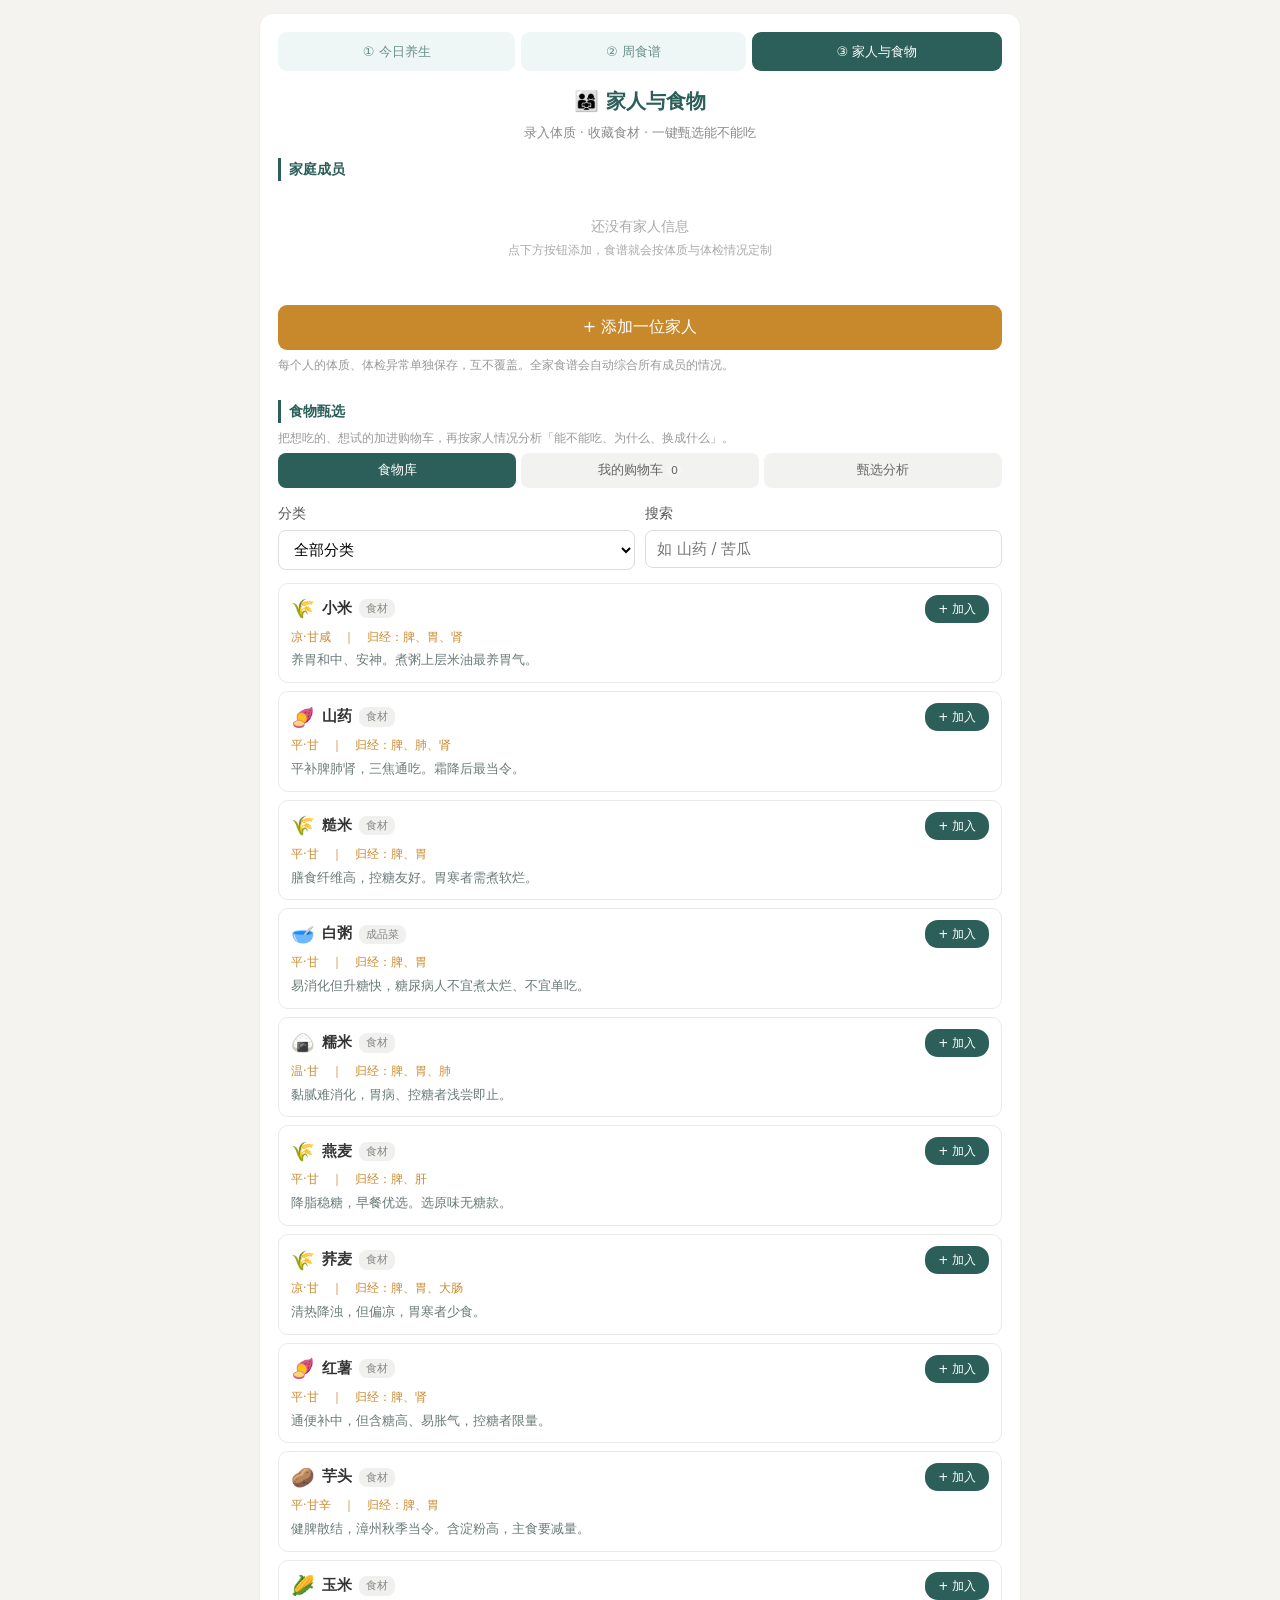
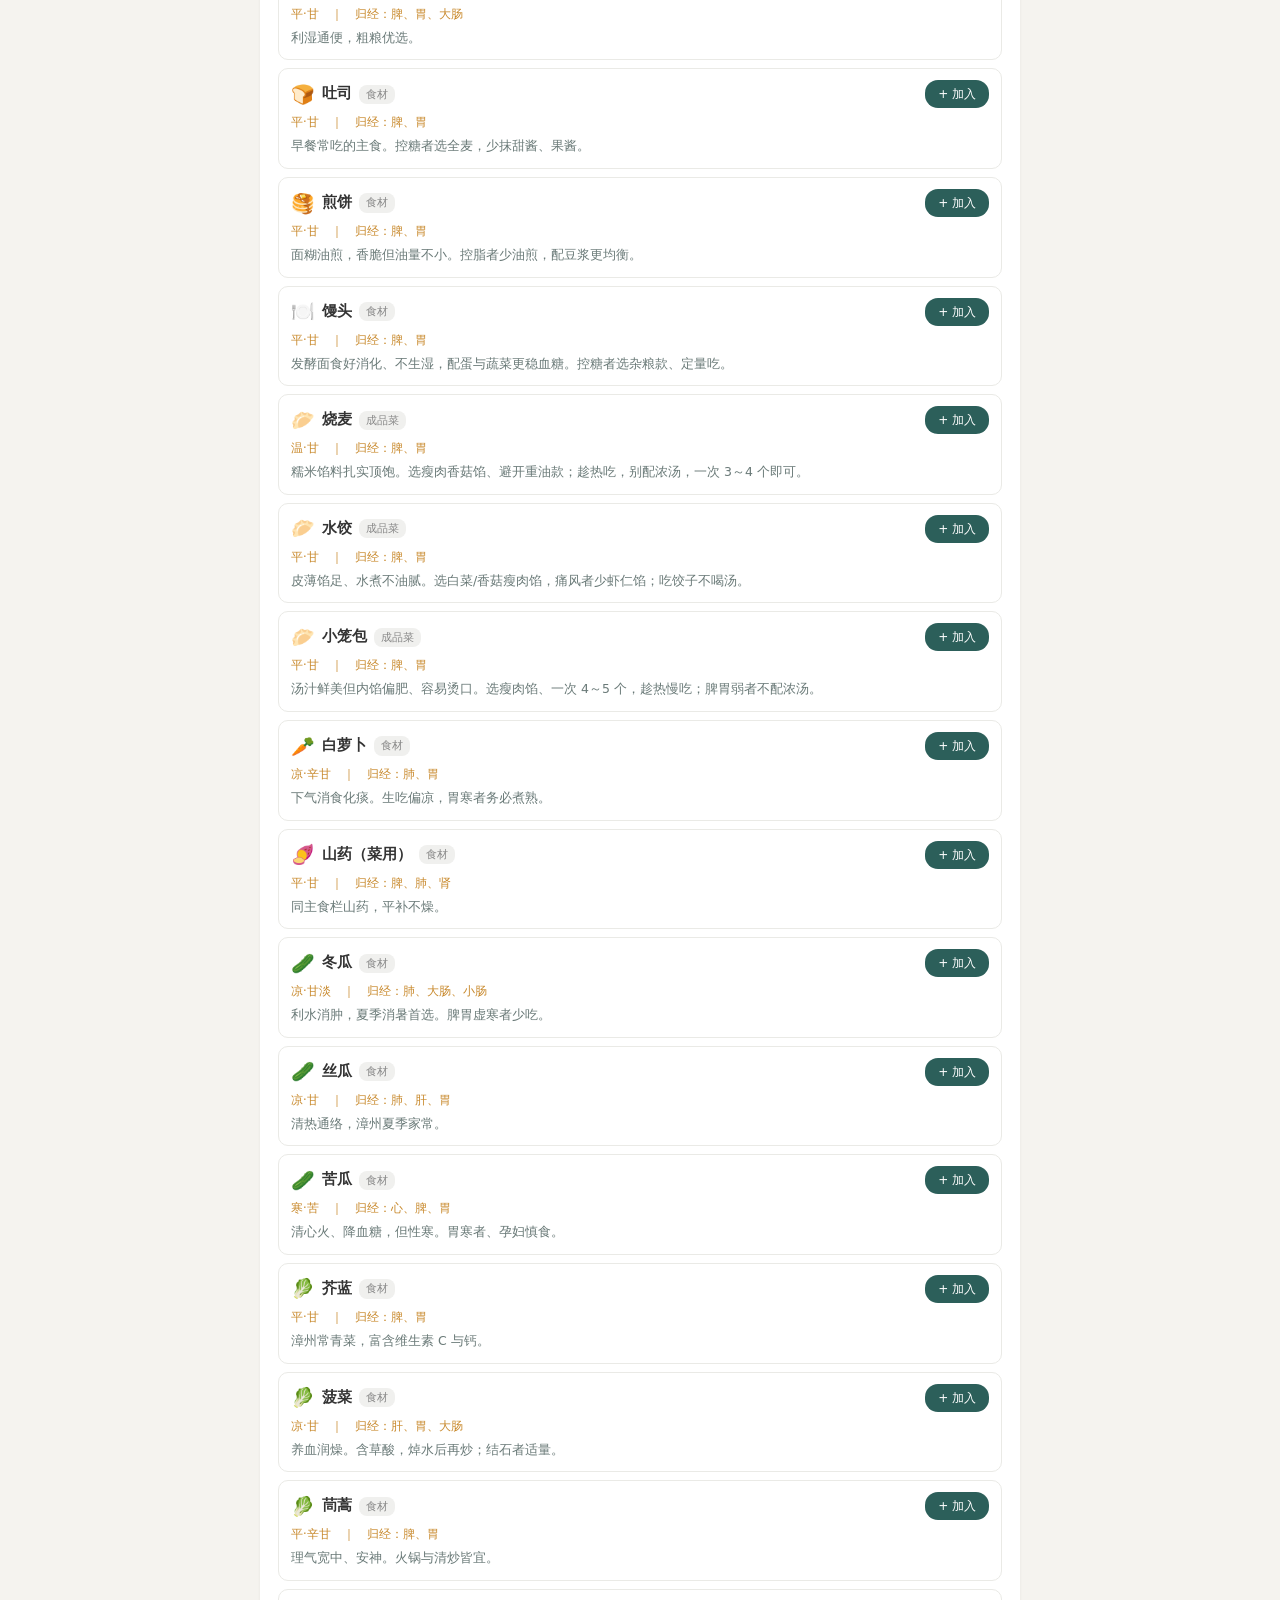
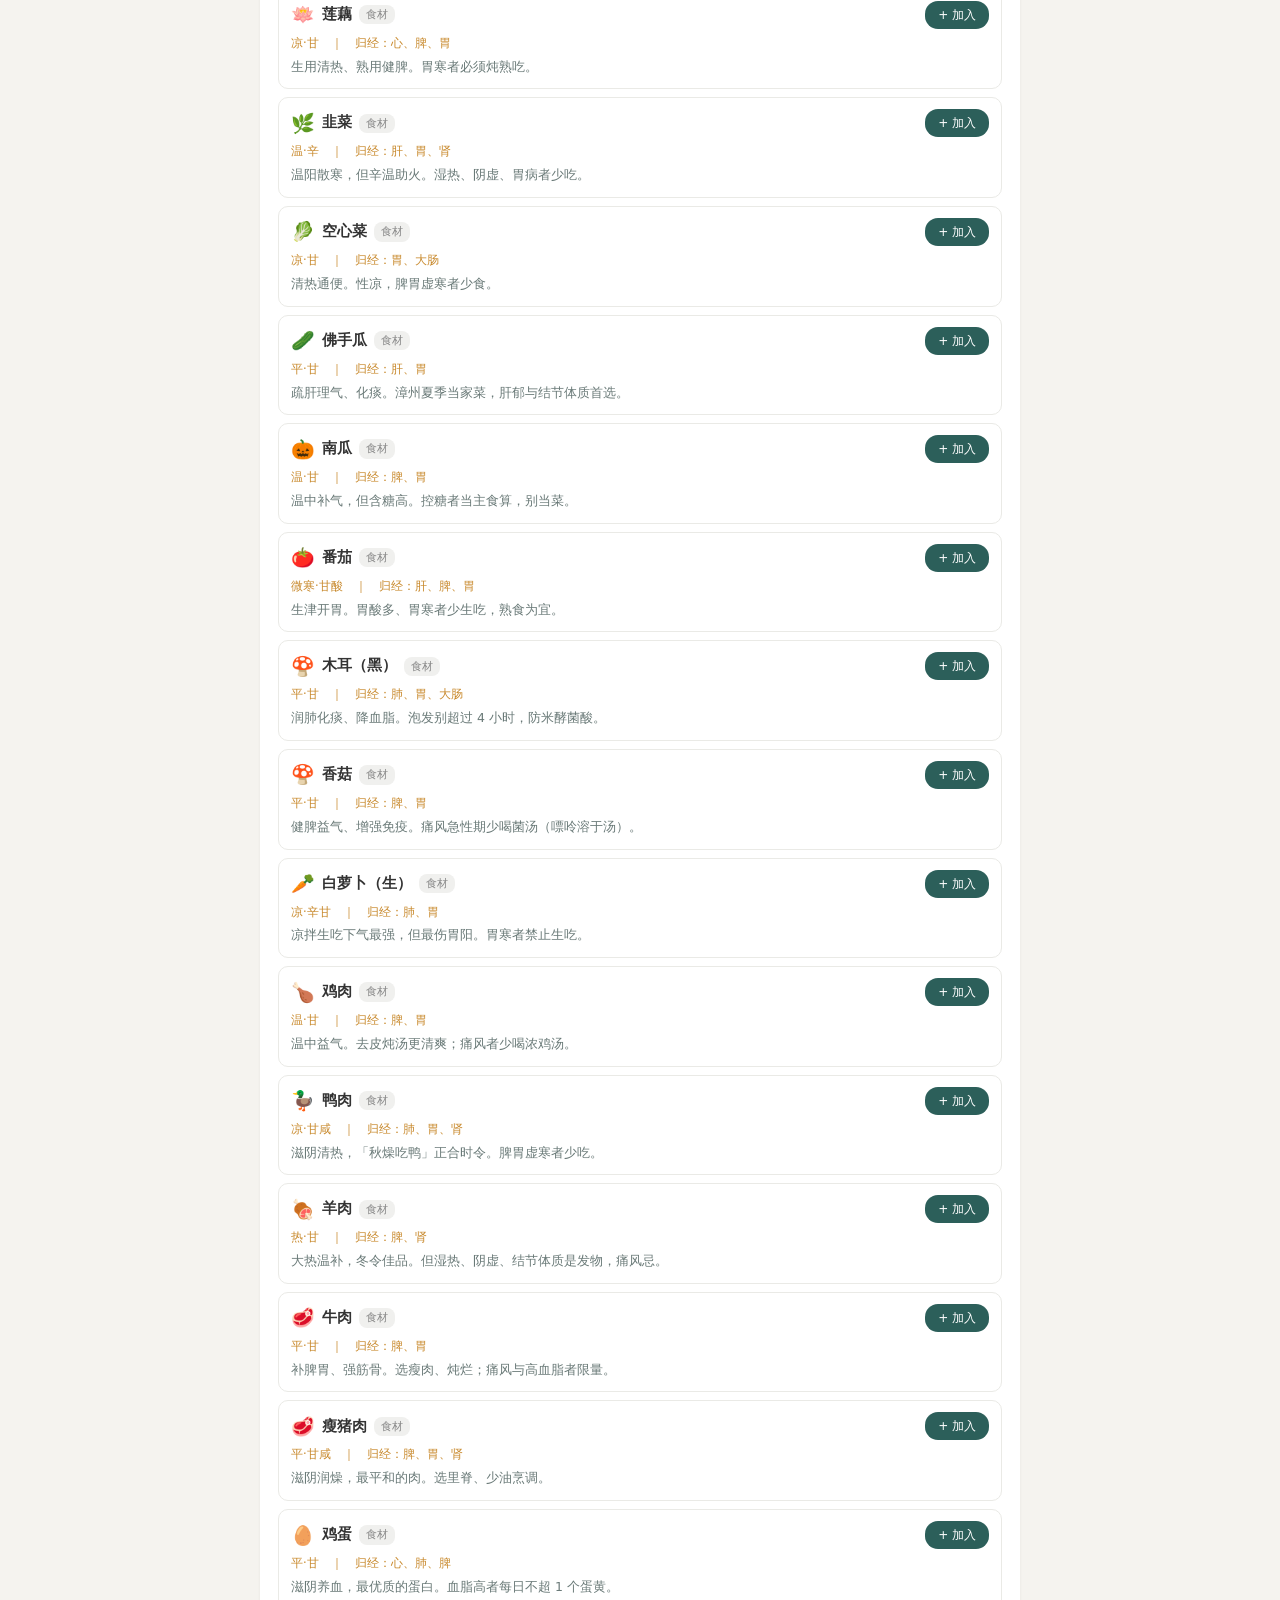
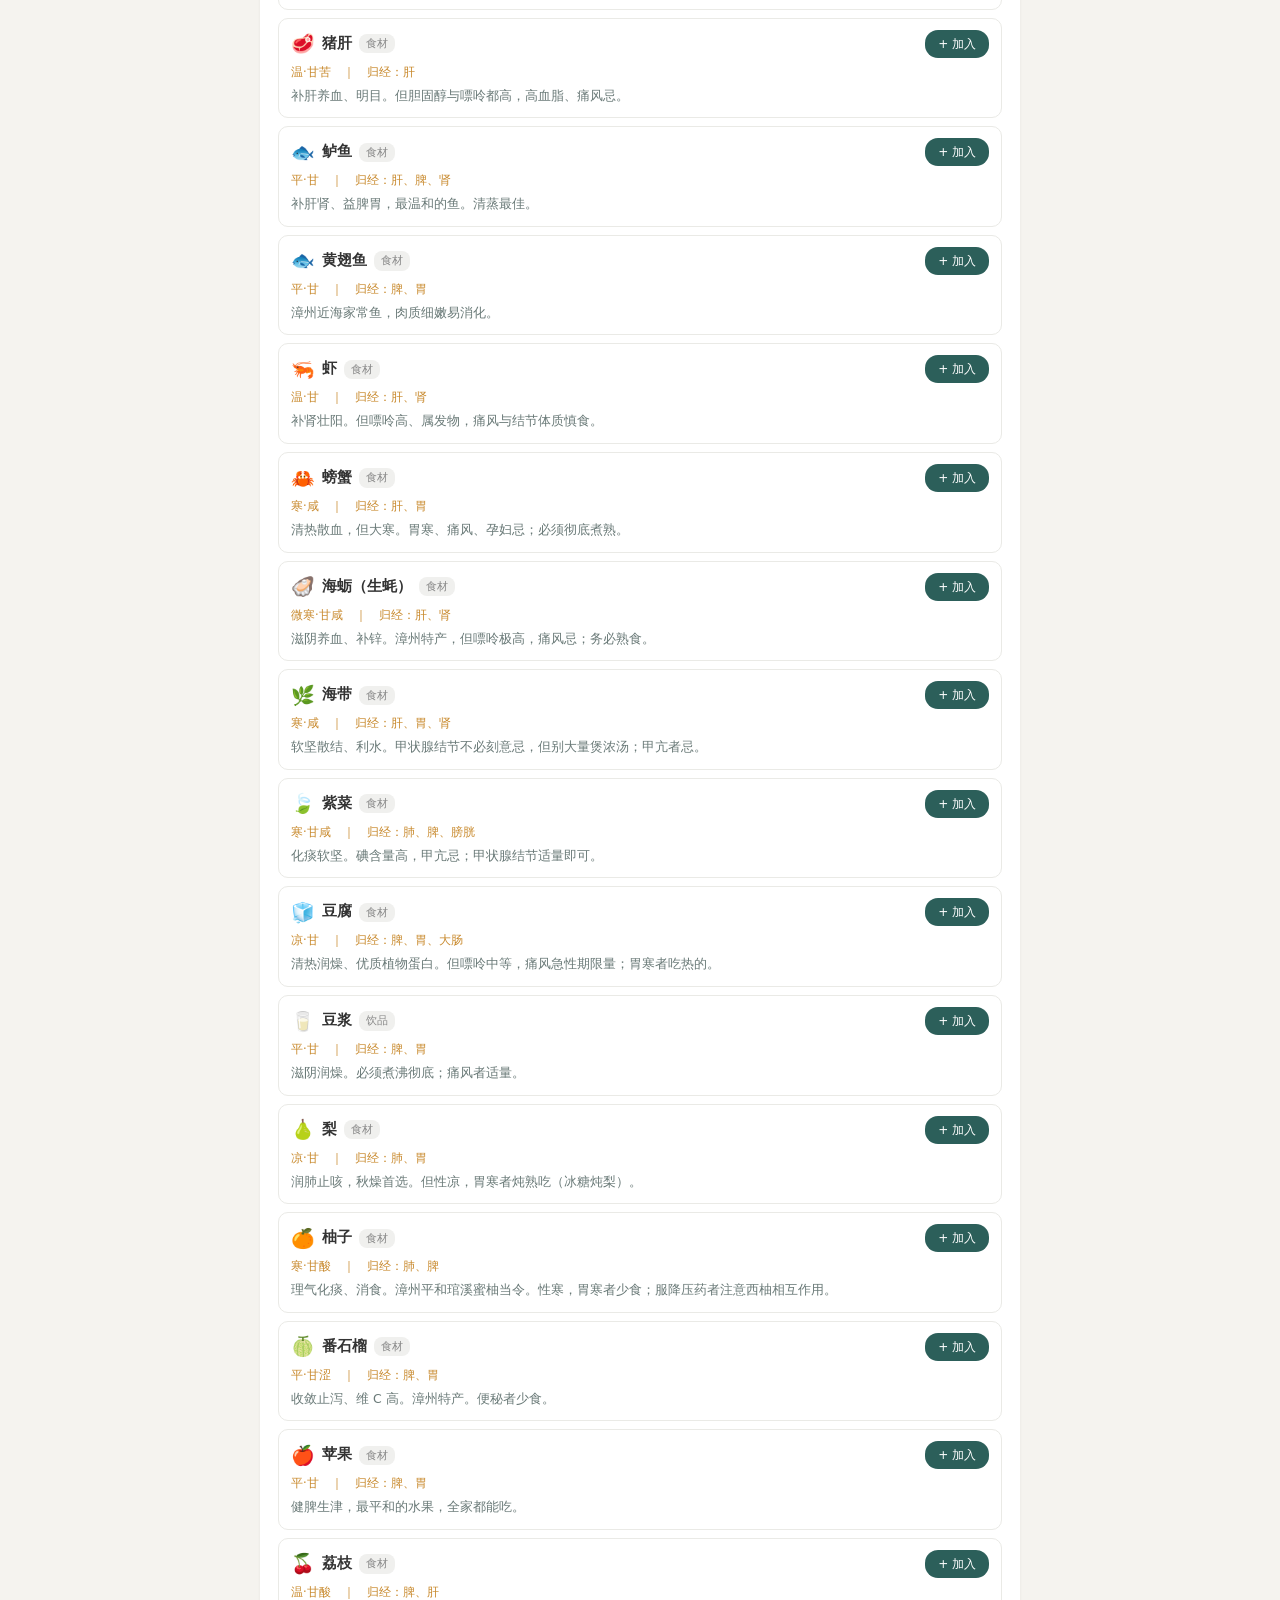
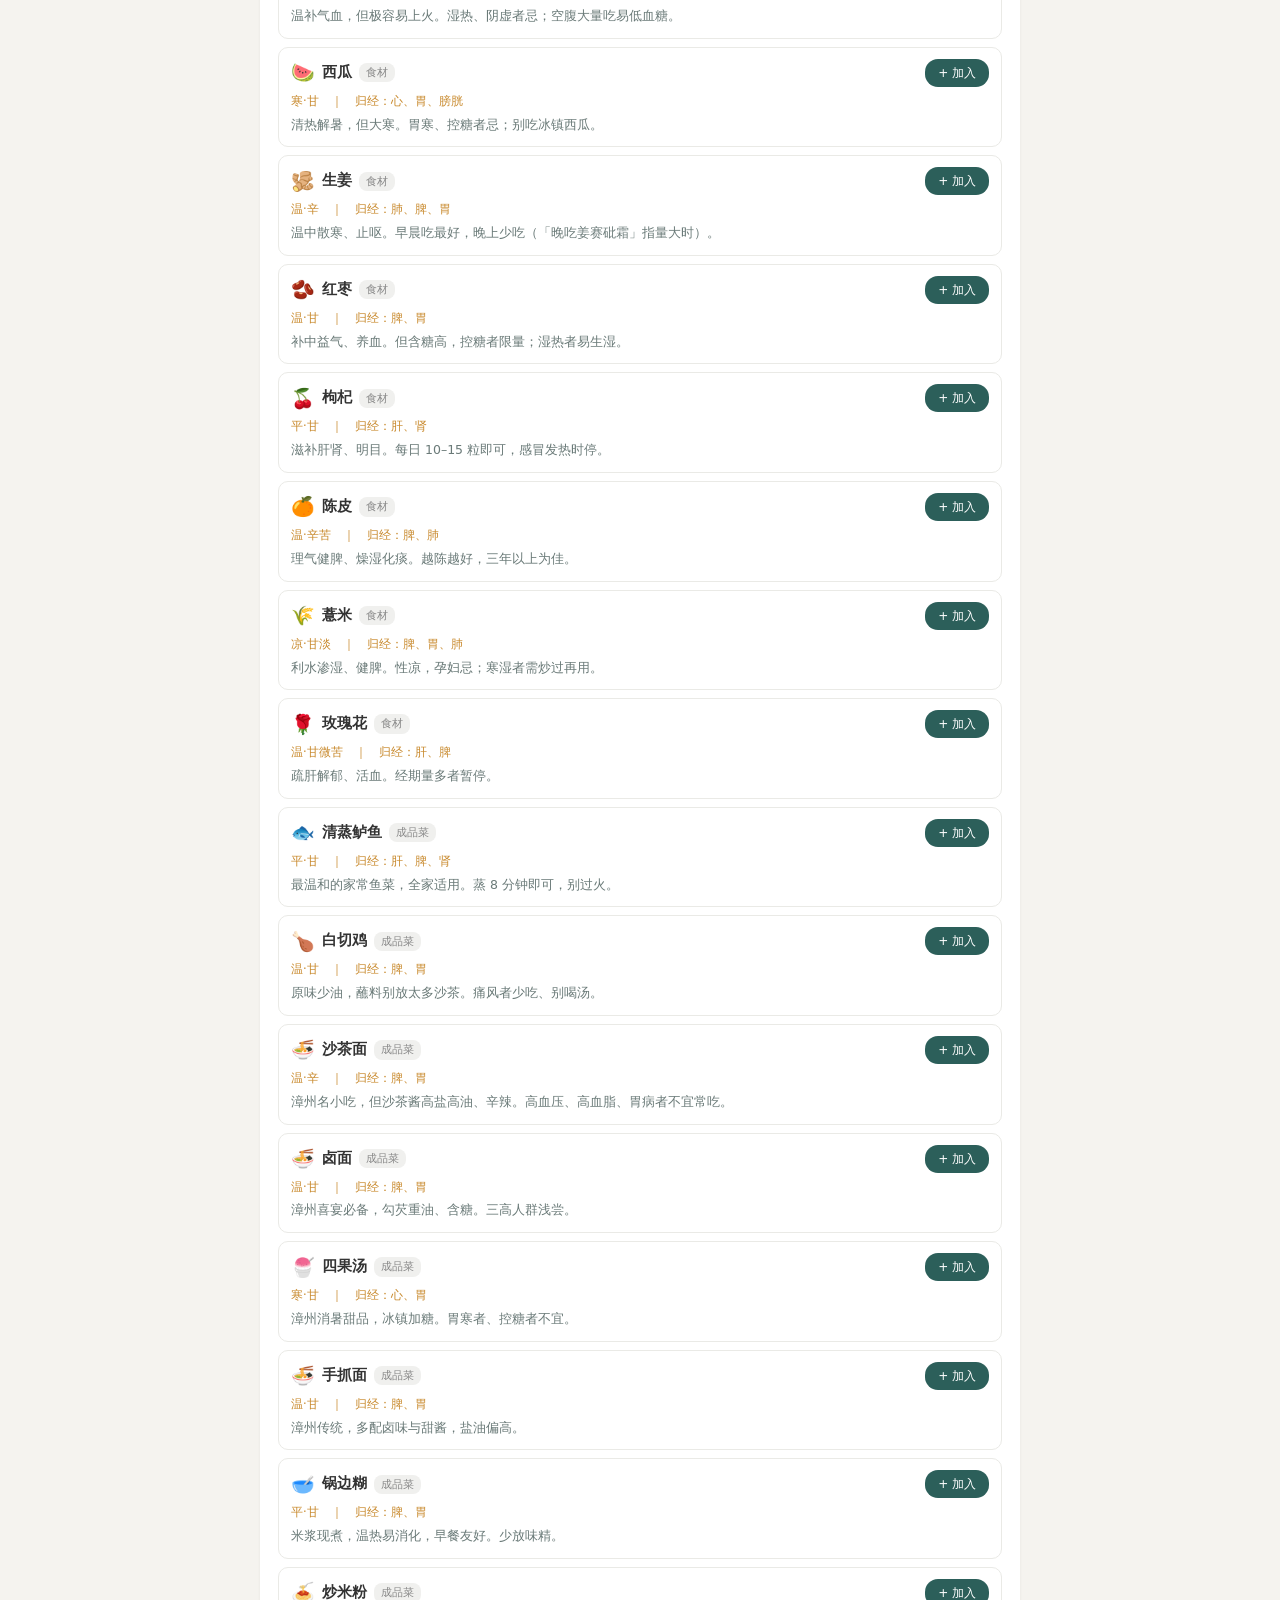
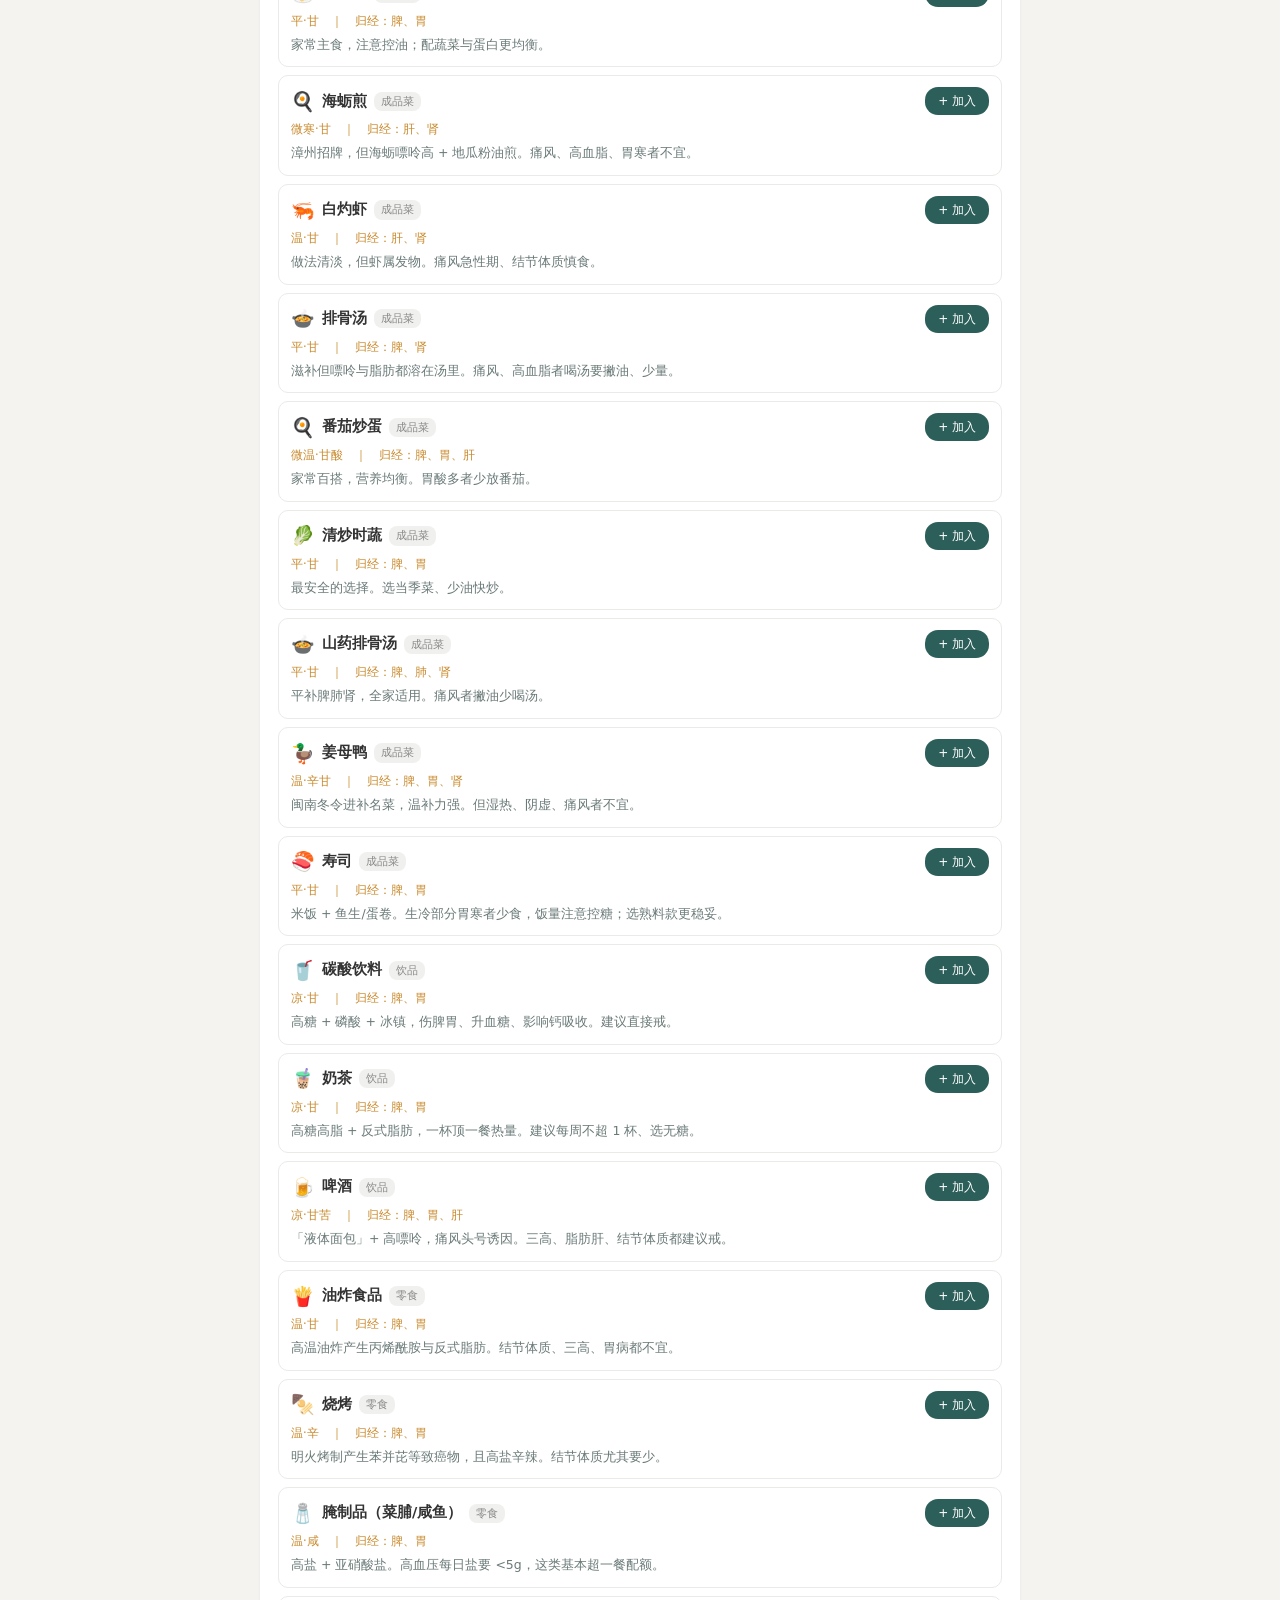
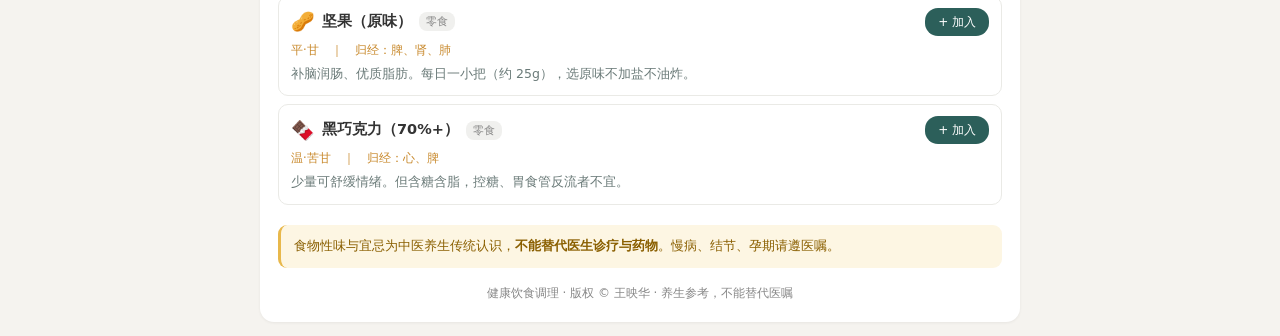
==== commit 1fe88955: "Add files via upload" ====
--- a/family.html
+++ b/family.html
@@ -4,7 +4,8 @@
 <meta charset="UTF-8">
 <meta name="viewport" content="width=device-width, initial-scale=1.0">
 <title>家人与食物 · 健康饮食调理</title>
-<link rel="stylesheet" href="style.css?v=16">
+<link rel="icon" type="image/png" href="icon.png">
+<link rel="stylesheet" href="style.css?v=21">
 </head>
 <body>
 <div class="container container-wide">
@@ -116,12 +117,12 @@
   </div>
 </div>
 
-<script src="js/storage.js?v=16"></script>
-<script src="js/jieqi.js?v=16"></script>
-<script src="js/rule.js?v=16"></script>
-<script src="js/tcm.js?v=16"></script>
-<script src="js/engine.js?v=16"></script>
-<script src="js/foods.js?v=16"></script>
-<script src="js/page-family.js?v=16"></script>
+<script src="js/storage.js?v=21"></script>
+<script src="js/jieqi.js?v=21"></script>
+<script src="js/rule.js?v=21"></script>
+<script src="js/tcm.js?v=21"></script>
+<script src="js/engine.js?v=21"></script>
+<script src="js/foods.js?v=21"></script>
+<script src="js/page-family.js?v=21"></script>
 </body>
 </html>
--- a/style.css
+++ b/style.css
@@ -46,7 +46,7 @@
 .tag.tz{background:#e4f0ed;color:#2c5f5a;}
 .tag.warn{background:#fdeaea;color:#b34a4a;}
 .mr-note{font-size:12px;color:#999;margin-top:3px;}
-.mr-edit{flex:0 0 auto;padding:6px 14px;font-size:13px;background:#fff;color:#2c5f5a;border:1px solid #c8ddd8;border-radius:7px;cursor:pointer;}
+.mr-edit{flex:0 0 auto;width:auto;padding:6px 14px;font-size:13px;background:#fff;color:#2c5f5a;border:1px solid #c8ddd8;border-radius:7px;cursor:pointer;}
 .mr-edit:hover{background:#eef7f5;}
 
 /* ---------- 按钮 ---------- */
@@ -424,7 +424,44 @@
   padding:6px 9px;border-radius:0 5px 5px 0;margin-bottom:5px;line-height:1.6;}
 .ac-note{font-size:12px;color:#93a3a0;line-height:1.6;padding-top:5px;border-top:1px dotted #eef2f0;}
 
+/* ---------- 本周要求（周食谱约束） ---------- */
+.wr-quick{margin-bottom:8px;}
+.wr-quick .chip span{padding:6px 11px;font-size:12.5px;}
+.wr-item{display:flex;align-items:center;gap:8px;background:#fdfaf2;
+  border:1px solid #ecd9b0;border-radius:9px;padding:8px 10px;margin-bottom:6px;}
+.wr-kw{font-size:13.5px;font-weight:600;color:#7a5a1e;flex:0 0 auto;}
+.wr-desc{font-size:12px;color:#96702a;flex:1;min-width:0;}
+.wr-del{width:auto;margin:0;padding:3px 11px;font-size:11.5px;background:#fff;
+  color:#b34a4a;border:1px solid #e8b0b0;border-radius:11px;line-height:1.7;}
+.wr-del:hover{background:#fdf4f4;}
+.wr-add-row{display:flex;gap:6px;align-items:stretch;}
+.wr-add-row input{flex:1.3;min-width:0;padding:8px 10px;font-size:14px;}
+.wr-add-row select{flex:1;min-width:0;padding:8px 6px;font-size:13px;}
+.wr-add-btn{flex:0 0 auto;width:auto;margin:0;padding:8px 15px;font-size:13.5px;}
+@media (max-width:640px){
+  .wr-add-row{flex-wrap:wrap;}
+  .wr-add-row input{flex:1 1 100%;}
+  .wr-add-row select{flex:1 1 auto;}
+  .wr-quick .chip span{padding:5px 9px;font-size:11.5px;}
+}
+
 /* ---------- 成员列表 ---------- */
 .member-list{margin-bottom:6px;}
 .member-list .empty{margin-bottom:10px;}
-.small{font-size:11.5px;}+.small{font-size:11.5px;}
+
+/* ---------- 移动端弹窗紧凑化 ---------- */
+@media (max-width:640px){
+  .modal-box{padding:14px 12px;max-height:86vh;}
+  .modal-head{margin-bottom:10px;font-size:15px;}
+  .modal-box label{font-size:12.5px;margin-bottom:3px;}
+  .modal-box .form-item{margin-bottom:9px;}
+  .modal-box input,.modal-box select{padding:7px 9px;font-size:14.5px;}
+  .modal-box .chip-group{gap:5px;}
+  .modal-box .chip span{padding:5px 10px;font-size:12.5px;line-height:1.5;}
+  .modal-box .hint{font-size:11px;}
+  .modal-box button{padding:9px;font-size:14.5px;margin-top:8px;}
+  .modal-foot{display:flex;gap:8px;}
+  .modal-foot button{flex:1;margin-top:8px;}
+  .modal-foot button.hidden{display:none;}
+}
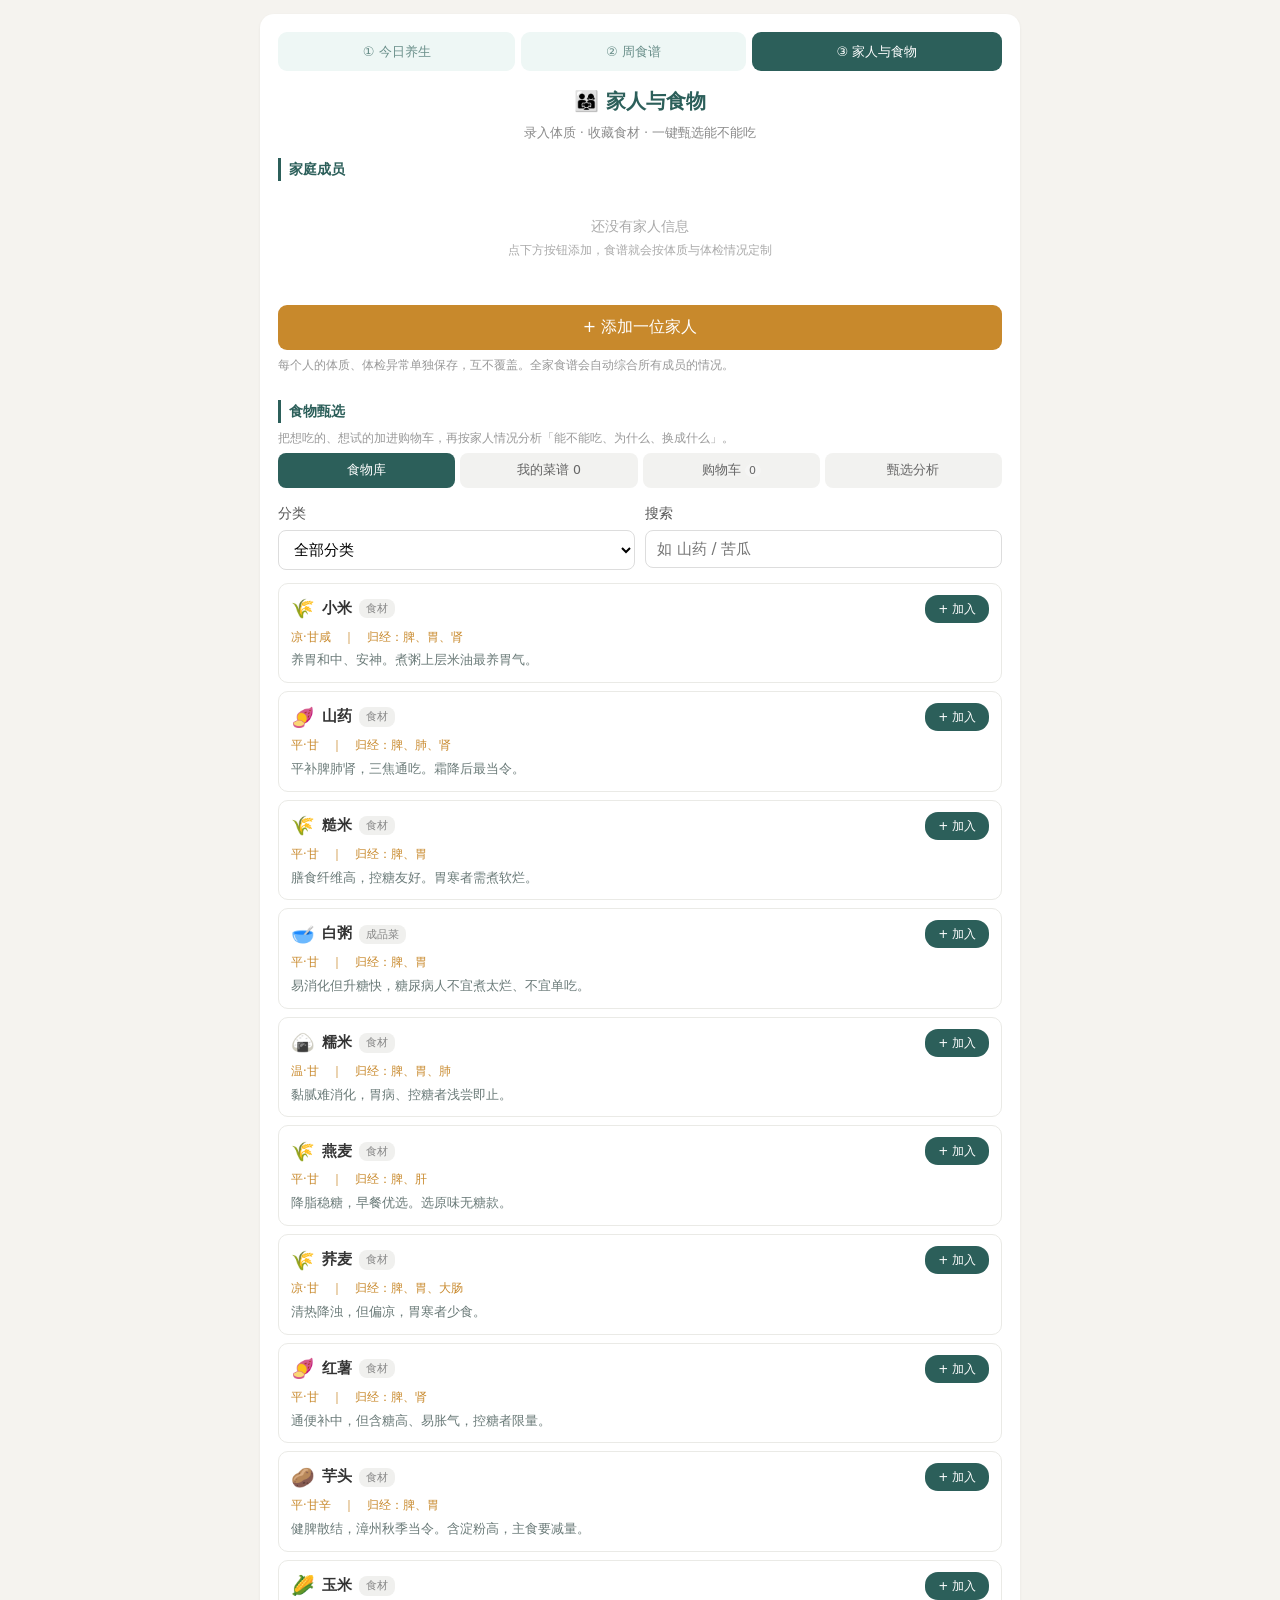
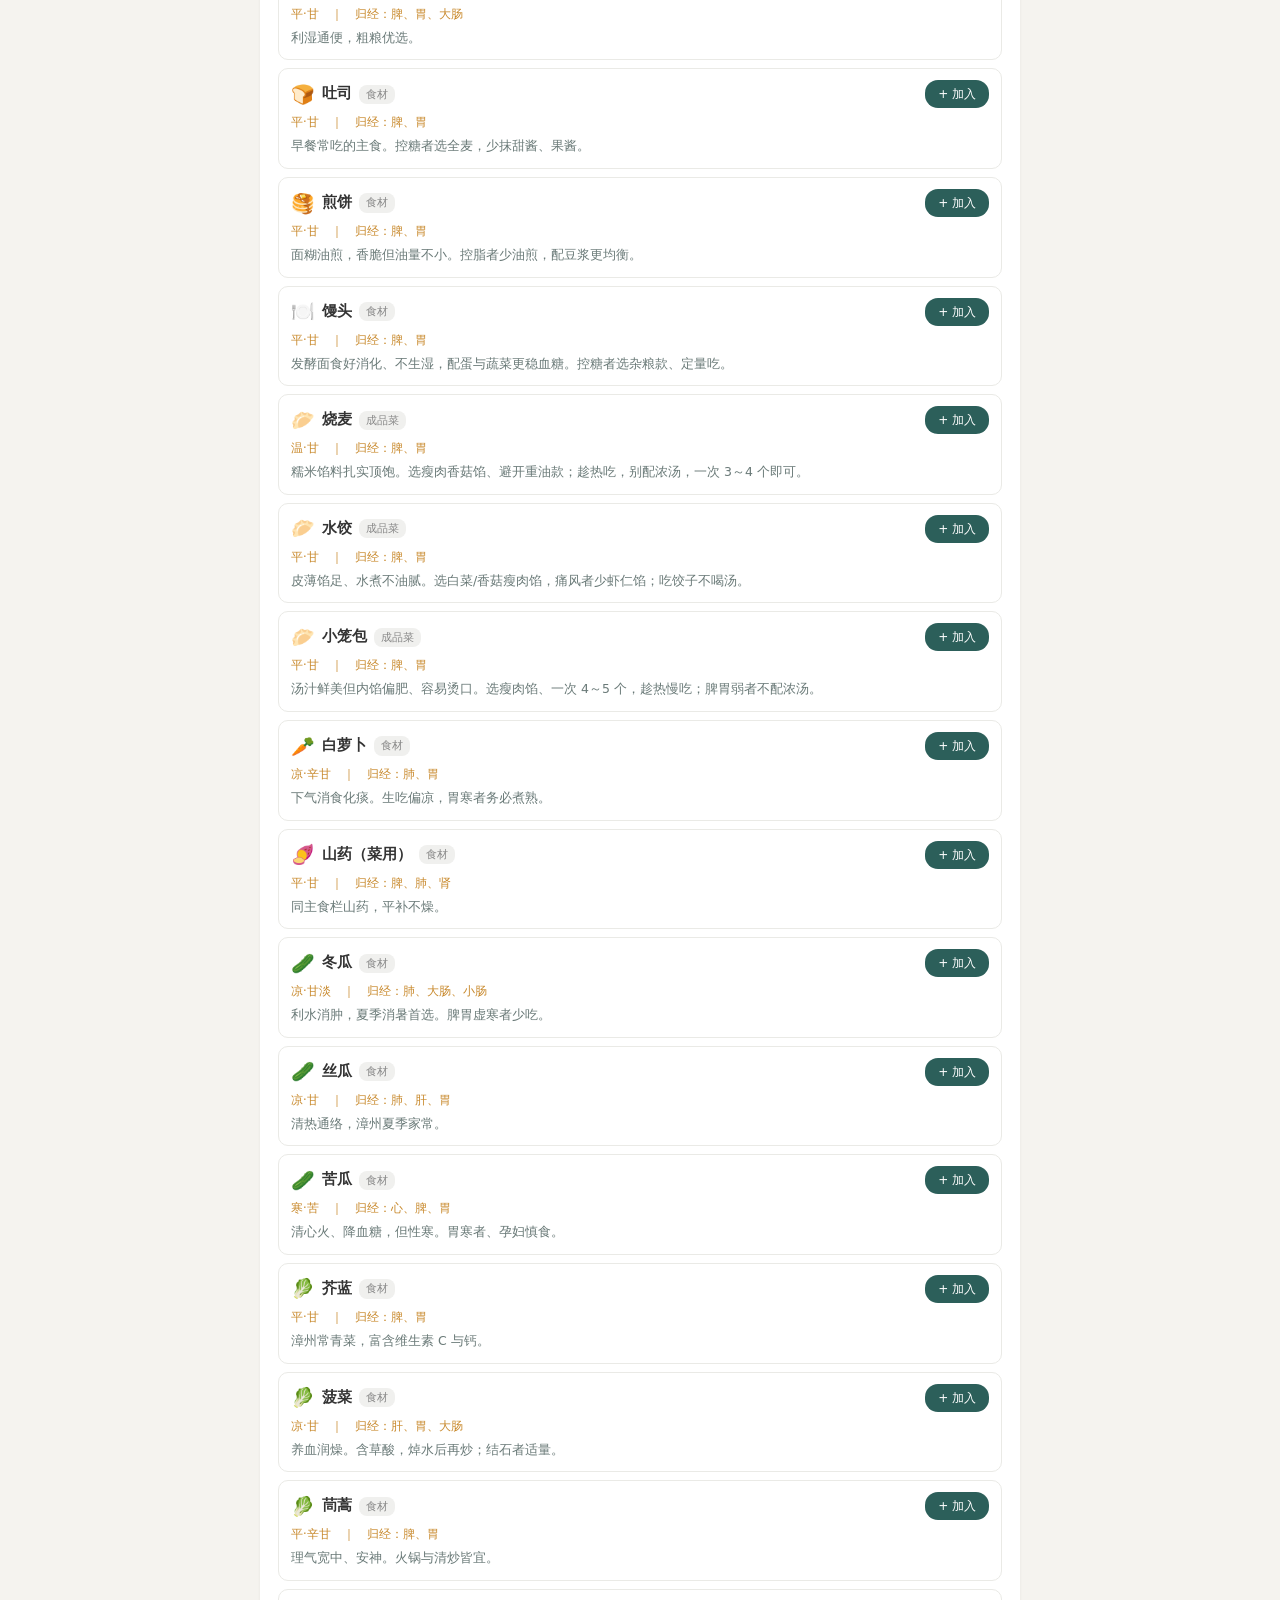
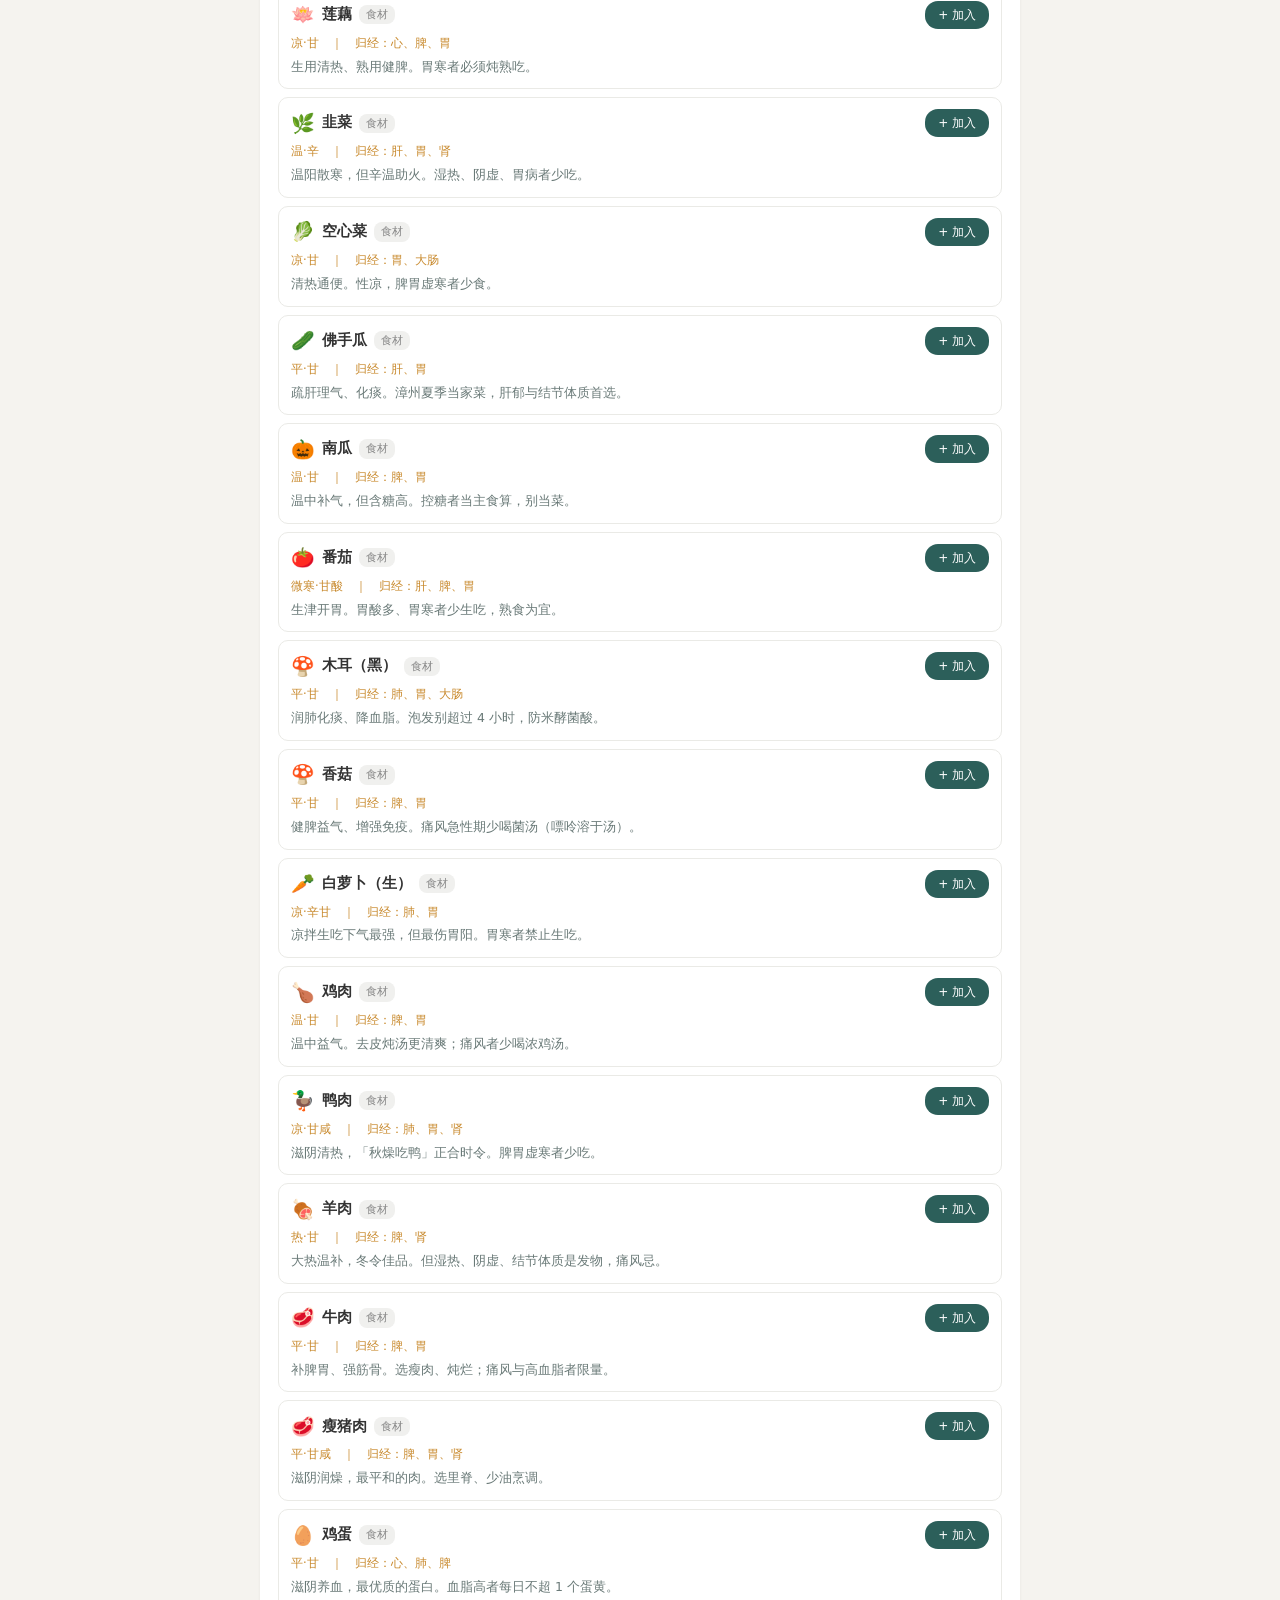
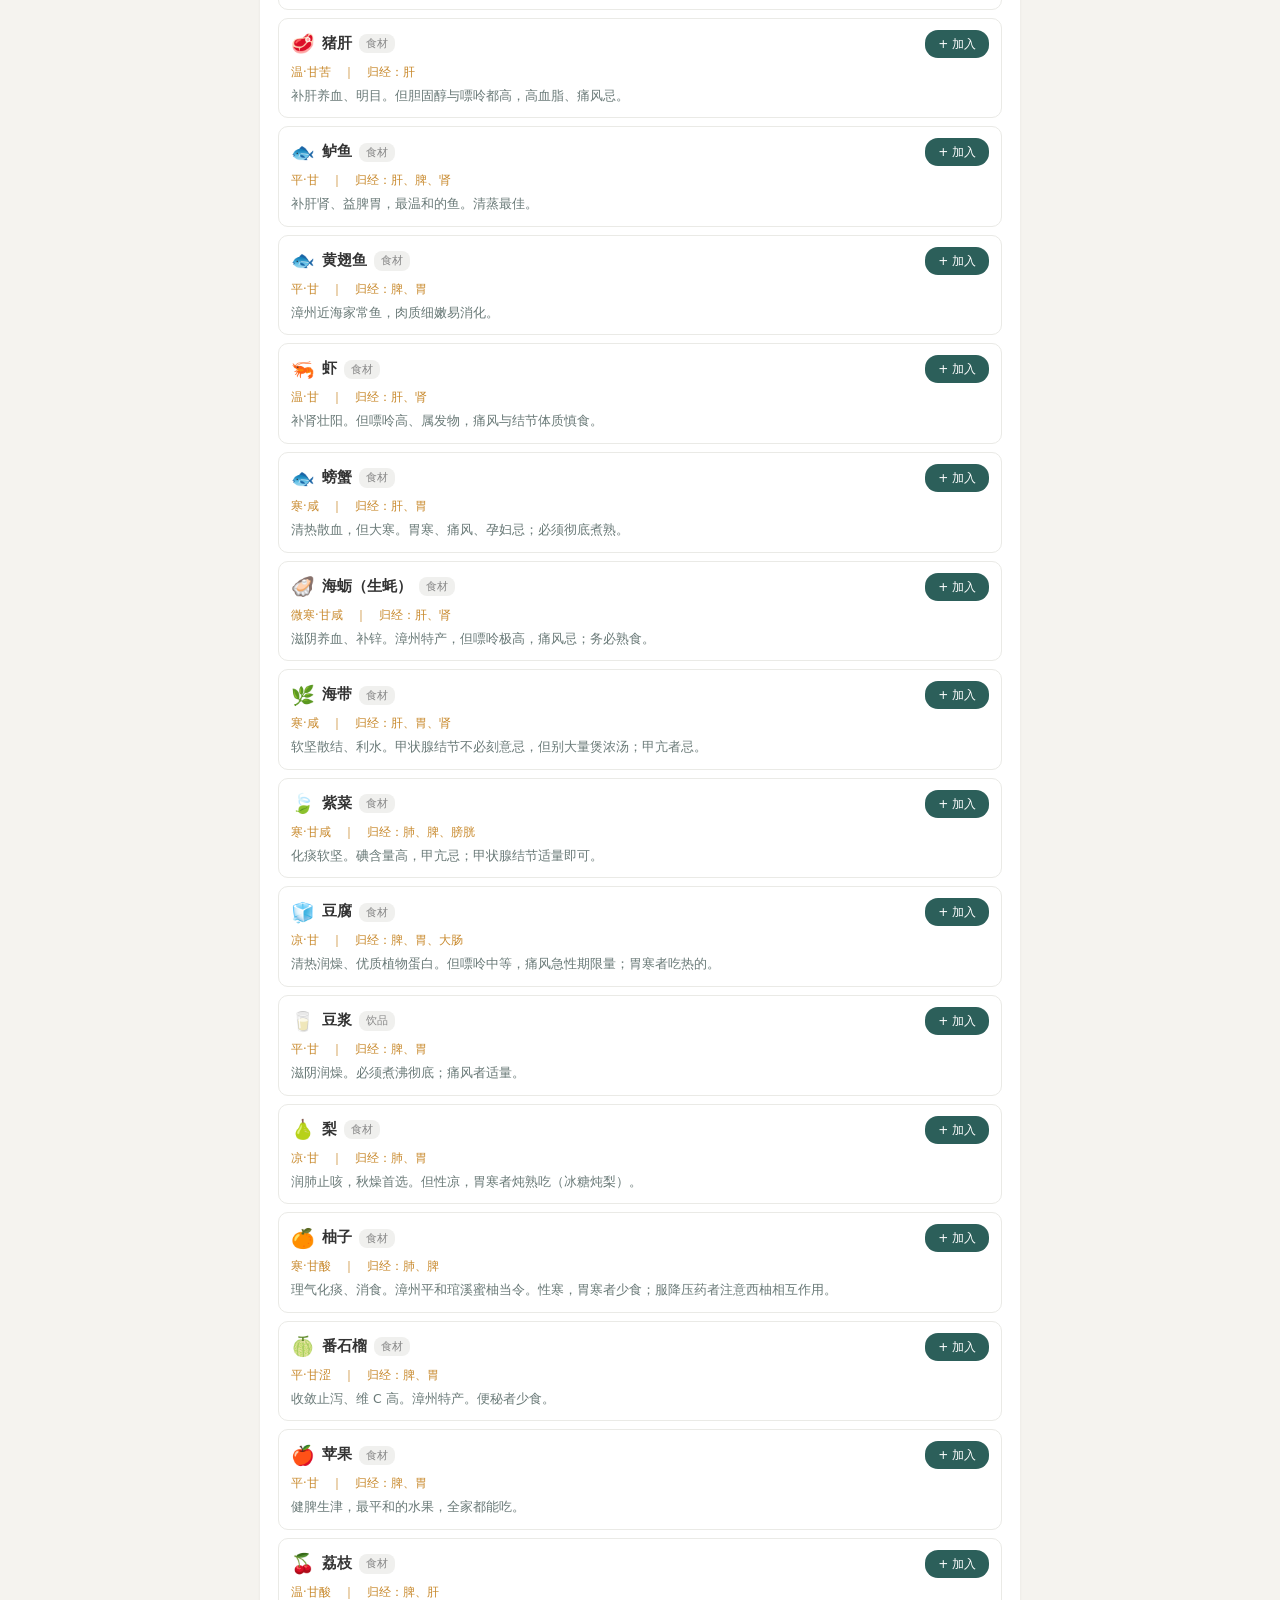
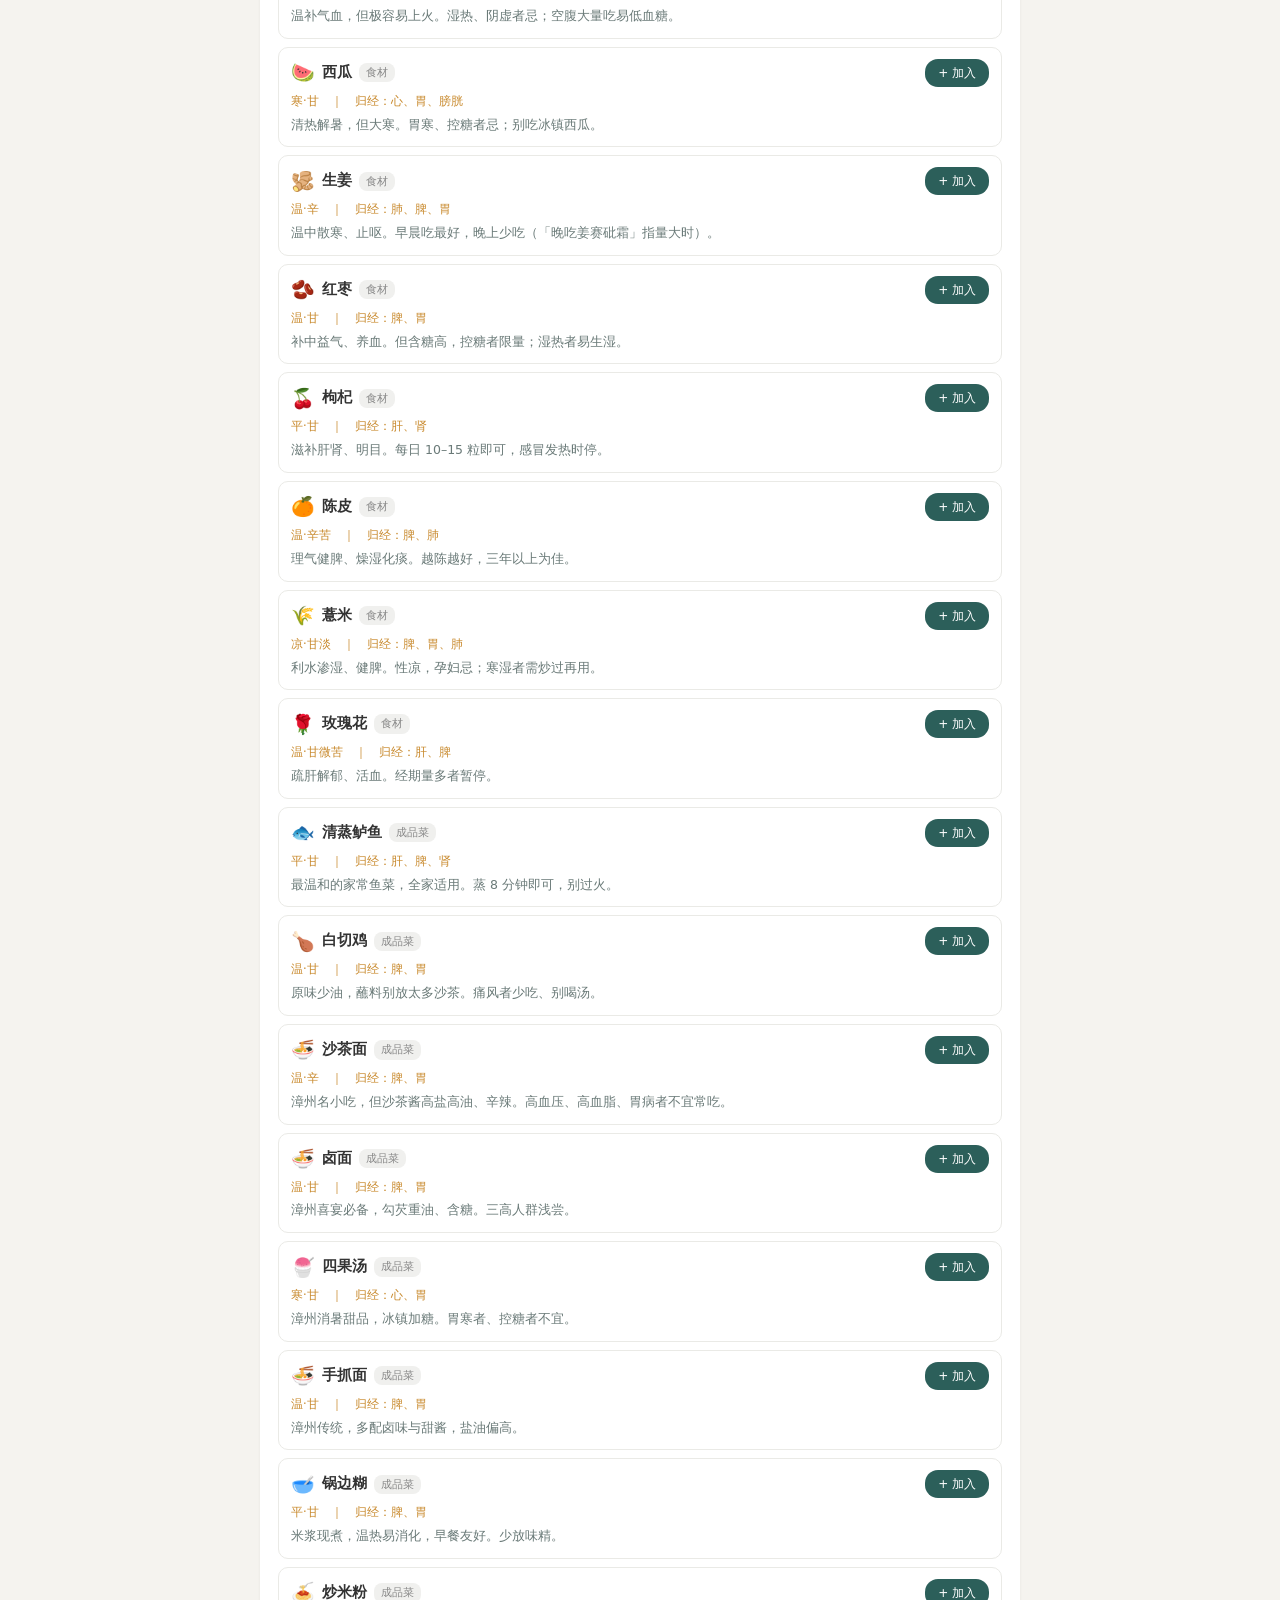
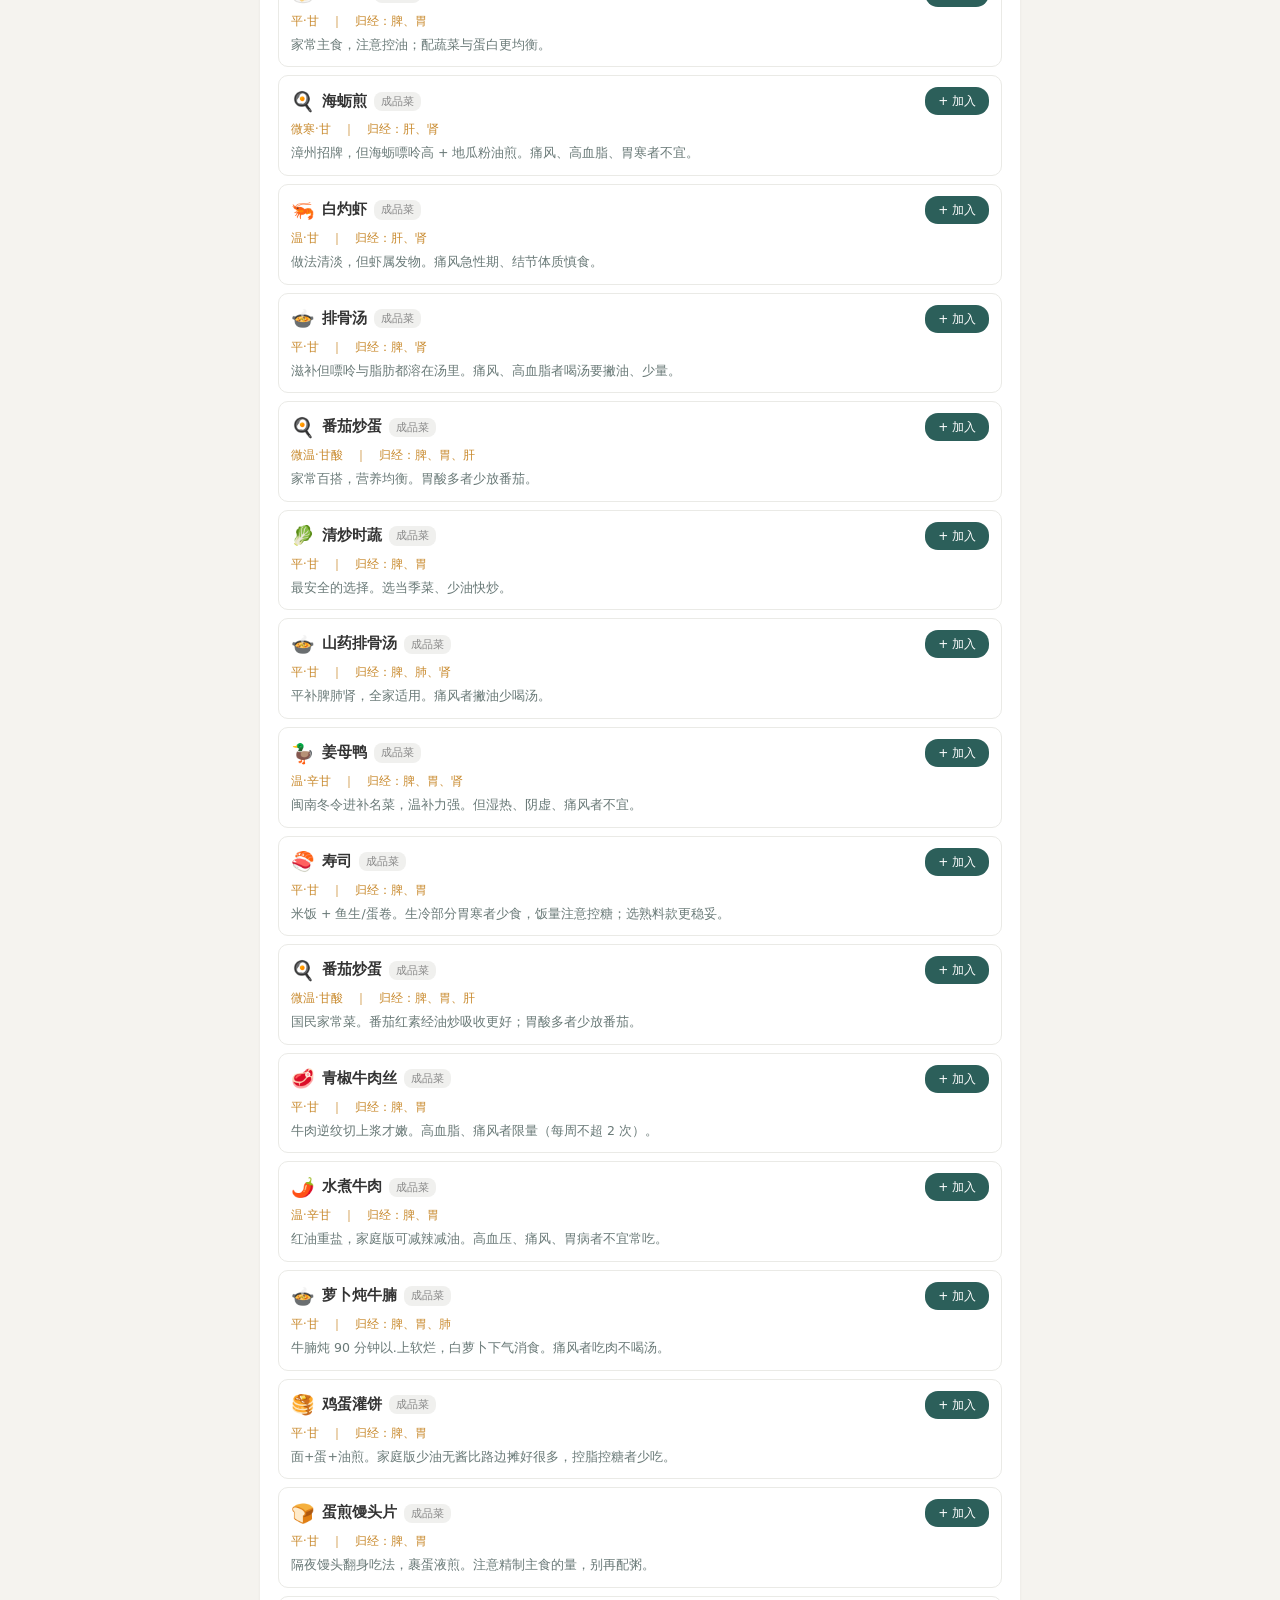
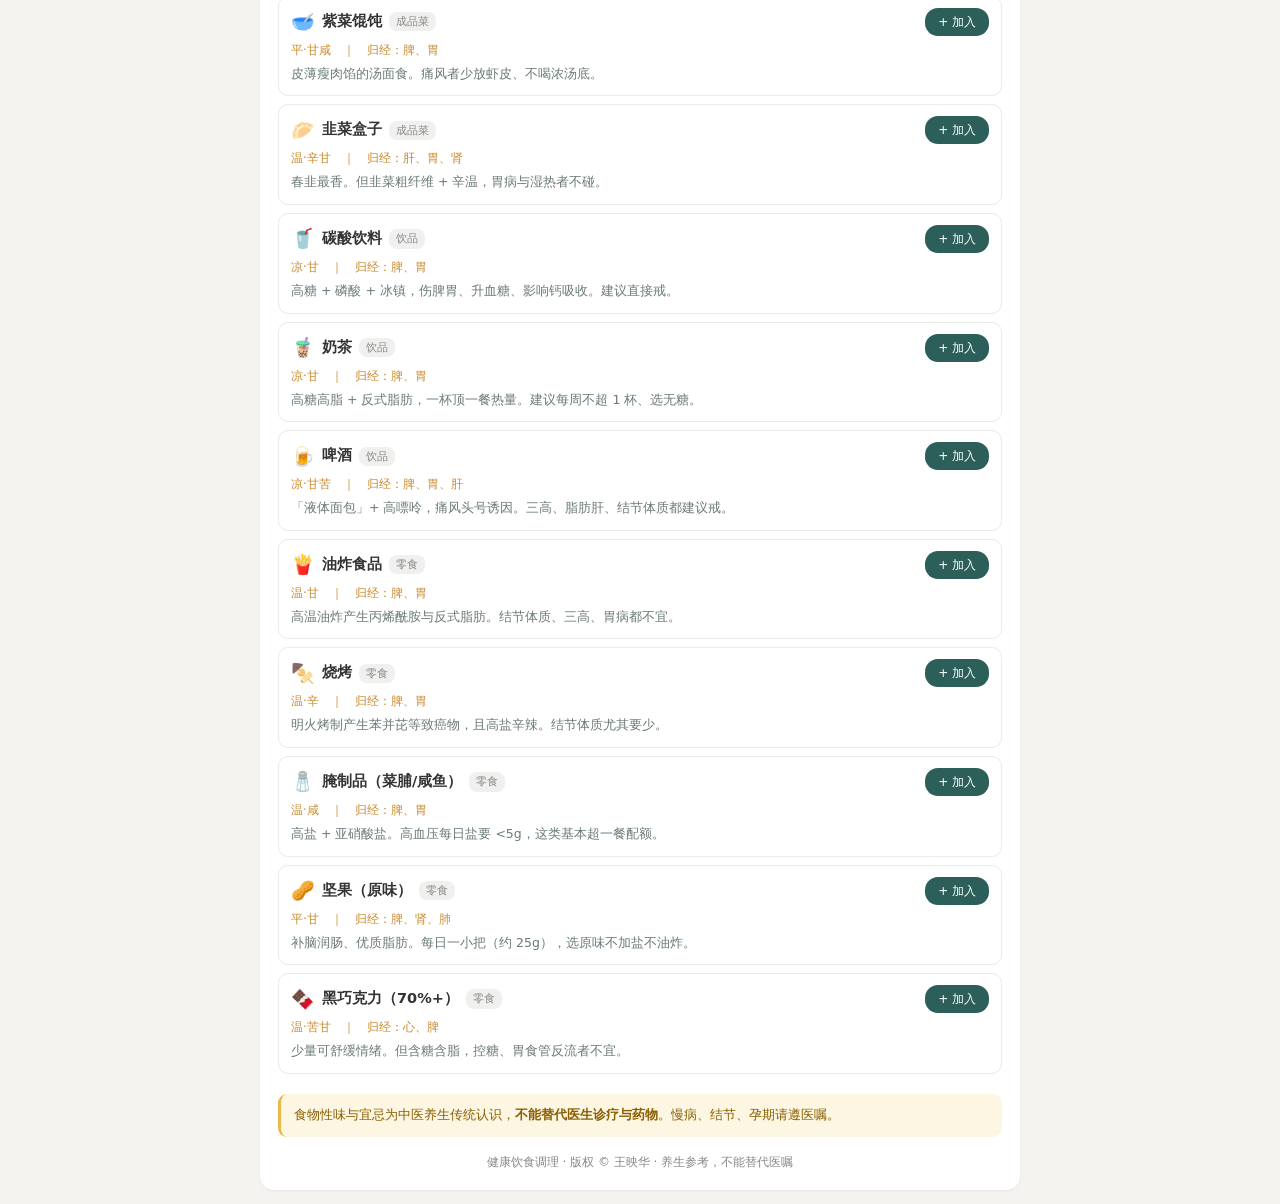
==== commit f643e82e: "Add files via upload" ====
--- a/family.html
+++ b/family.html
@@ -5,7 +5,7 @@
 <meta name="viewport" content="width=device-width, initial-scale=1.0">
 <title>家人与食物 · 健康饮食调理</title>
 <link rel="icon" type="image/png" href="icon.png">
-<link rel="stylesheet" href="style.css?v=21">
+<link rel="stylesheet" href="style.css?v=22">
 </head>
 <body>
 <div class="container container-wide">
@@ -31,7 +31,8 @@
 
   <div class="tabs" id="foodTabs">
     <button type="button" class="tab active" data-ftab="lib">食物库</button>
-    <button type="button" class="tab" data-ftab="cart">我的购物车 <span id="cartNum">0</span></button>
+    <button type="button" class="tab" data-ftab="custom">我的菜谱 <span id="dishNum">0</span></button>
+    <button type="button" class="tab" data-ftab="cart">购物车 <span id="cartNum">0</span></button>
     <button type="button" class="tab" data-ftab="analyze">甄选分析</button>
   </div>
 
@@ -48,6 +49,13 @@
       </div>
     </div>
     <div id="foodList" class="food-list"></div>
+  </div>
+
+  <!-- 我的菜谱（自定义菜品） -->
+  <div id="ftab-custom" class="tab-pane">
+    <p class="hint" style="margin-top:0">手动添加家里常吃的菜，存入本机后：食物库可搜索、购物车可甄选、周食谱也会自动选用。手动添加的不分体质宜忌，按通用处理。</p>
+    <div id="customList"></div>
+    <button type="button" id="addDishBtn" class="primary">+ 添加一道菜</button>
   </div>
 
   <!-- 购物车 -->
@@ -117,12 +125,74 @@
   </div>
 </div>
 
-<script src="js/storage.js?v=21"></script>
-<script src="js/jieqi.js?v=21"></script>
-<script src="js/rule.js?v=21"></script>
-<script src="js/tcm.js?v=21"></script>
-<script src="js/engine.js?v=21"></script>
-<script src="js/foods.js?v=21"></script>
-<script src="js/page-family.js?v=21"></script>
+<!-- ============ 自定义菜品弹层 ============ -->
+<div id="dishModal" class="modal hidden">
+  <div class="modal-box">
+    <div class="modal-head">
+      <span id="dishModalTitle">添加菜品</span>
+      <button type="button" id="dishModalClose" class="x">×</button>
+    </div>
+
+    <div class="form-item">
+      <label>菜名 *</label>
+      <input type="text" id="dName" placeholder="如：妈妈牌红烧肉 / 自制牛肉粄">
+    </div>
+
+    <div class="row2">
+      <div class="form-item">
+        <label>适用餐次（可多选）</label>
+        <div id="dMeal" class="chip-group">
+          <label class="chip"><input type="checkbox" value="breakfast"><span>早餐</span></label>
+          <label class="chip"><input type="checkbox" value="lunch" checked><span>午餐</span></label>
+          <label class="chip"><input type="checkbox" value="dinner" checked><span>晚餐</span></label>
+        </div>
+      </div>
+    </div>
+
+    <div class="row2">
+      <div class="form-item">
+        <label>菜色角色 *</label>
+        <select id="dRole">
+          <option value="protein">主菜（荤/蛋白）</option>
+          <option value="veg">素菜</option>
+          <option value="staple">主食</option>
+          <option value="soup">汤羹</option>
+        </select>
+      </div>
+      <div class="form-item">
+        <label>烹饪时长（分钟，选填）</label>
+        <input type="number" id="dTime" placeholder="约 20" min="1" max="240">
+      </div>
+    </div>
+
+    <div class="form-item">
+      <label>主要食材（选填，用顿号或逗号分隔，如：牛肉 250g、洋葱 1 个）</label>
+      <input type="text" id="dIng" placeholder="用于自动汇总采购清单">
+    </div>
+
+    <div class="form-item">
+      <label>做法步骤（选填，每行一步）</label>
+      <textarea id="dSteps" rows="4" placeholder="第一步……&#10;第二步……"></textarea>
+    </div>
+
+    <div class="form-item">
+      <label>一句话备注（选填）</label>
+      <input type="text" id="dNote" placeholder="如：孩子最爱 / 只在周末做">
+    </div>
+
+    <div class="modal-foot">
+      <button type="button" id="dishModalSave" class="primary">保存这道菜</button>
+      <button type="button" id="dishModalDel" class="ghost-btn hidden">删除这道菜</button>
+    </div>
+  </div>
+</div>
+
+<script src="js/storage.js?v=22"></script>
+<script src="js/jieqi.js?v=22"></script>
+<script src="js/rule.js?v=22"></script>
+<script src="js/tcm.js?v=22"></script>
+<script src="js/engine.js?v=22"></script>
+<script src="js/foods.js?v=22"></script>
+<script src="js/page-family.js?v=22"></script>
 </body>
 </html>
--- a/style.css
+++ b/style.css
@@ -464,4 +464,61 @@
   .modal-foot{display:flex;gap:8px;}
   .modal-foot button{flex:1;margin-top:8px;}
   .modal-foot button.hidden{display:none;}
+  .modal-box textarea{padding:7px 9px;font-size:14.5px;}
+}
+
+/* ======================================================
+   v22 新增：我的菜谱（自定义菜品）+ 换菜候选面板
+   ====================================================== */
+
+/* ---------- 食物库里的「自定」徽标 ---------- */
+.fc-custom{font-size:10.5px;padding:1px 7px;border-radius:8px;flex:0 0 auto;
+  background:#fdf3e0;color:#96702a;border:1px solid #ecd9b0;}
+
+/* ---------- 我的菜谱列表 ---------- */
+#ftab-custom{padding-top:2px;}
+.dish-row{display:flex;align-items:flex-start;gap:10px;padding:11px 12px;
+  border:1px solid #ecdfc2;border-radius:10px;margin-bottom:9px;background:#fdfaf2;}
+.dr-left{flex:1;min-width:0;}
+.dr-name{font-weight:600;font-size:14.5px;color:#6b4d1e;margin-bottom:5px;word-break:break-all;}
+.dr-tags{display:flex;flex-wrap:wrap;gap:5px;margin-bottom:4px;}
+.dr-tags .tag{background:#fff;border:1px solid #ecdfc2;}
+.dr-note{font-size:12px;color:#96702a;line-height:1.6;word-break:break-all;}
+.dr-note + .dr-note{margin-top:2px;}
+.dish-row .mr-edit{flex:0 0 auto;}
+
+/* ---------- 换菜候选面板（底部滑出） ---------- */
+#swapPanelBox{position:fixed;inset:0;z-index:120;}
+.sw-mask{position:absolute;inset:0;background:rgba(0,0,0,.45);}
+.sw-panel{position:absolute;left:0;right:0;bottom:0;max-height:74vh;overflow-y:auto;
+  background:#fdfcf9;border-radius:16px 16px 0 0;padding:14px 14px 16px;
+  box-shadow:0 -4px 24px rgba(0,0,0,.12);}
+.sw-title{font-size:15px;font-weight:600;color:#2c5f5a;margin-bottom:4px;
+  word-break:break-all;display:flex;align-items:baseline;flex-wrap:wrap;gap:4px 8px;}
+.sw-sub{font-size:11.5px;color:#a4b5b2;font-weight:400;}
+.sw-list{display:flex;flex-direction:column;gap:8px;margin:10px 0 12px;}
+.sw-item{width:100%;display:block;margin:0;text-align:left;background:#fff;
+  border:1px solid #eaeae6;border-radius:11px;padding:10px 12px;}
+.sw-item:hover{background:#f7fbfa;border-color:#c8ddd8;}
+.sw-head{display:flex;align-items:center;gap:6px;flex-wrap:wrap;margin-bottom:4px;}
+.sw-name{font-size:14.5px;font-weight:600;color:#333;flex:1;min-width:0;}
+.sw-lv{font-size:10.5px;padding:1px 7px;border-radius:8px;flex:0 0 auto;white-space:nowrap;}
+.sl-good{background:#e6f4ea;color:#2f7a46;}
+.sl-ok{background:#eef4f2;color:#4a7a70;}
+.sl-caution{background:#fdf3e0;color:#96702a;}
+.sl-bad{background:#fdeaea;color:#a83f3f;}
+.sw-cust{font-size:10.5px;padding:1px 7px;border-radius:8px;flex:0 0 auto;
+  background:#fdf3e0;color:#96702a;border:1px solid #ecd9b0;}
+.sw-used{font-size:10.5px;color:#a4b5b2;flex:0 0 auto;white-space:nowrap;}
+.sw-ing{font-size:12.5px;color:#6a7a78;line-height:1.6;word-break:break-all;}
+.sw-meta{font-size:11.5px;color:#a4b5b2;margin-top:3px;line-height:1.55;word-break:break-all;}
+.sw-close{background:#fff;color:#666;border:1.5px solid #ddd;}
+.sw-close:hover{background:#f4f4f2;}
+
+@media (max-width:400px){
+  .sw-panel{padding:12px 11px 14px;}
+  .sw-item{padding:9px 10px;}
+  .dr-name{font-size:14px;}
+  .dish-row .mr-edit{padding:5px 10px;font-size:12px;}
+  #foodTabs .tab{font-size:11.5px;}
 }
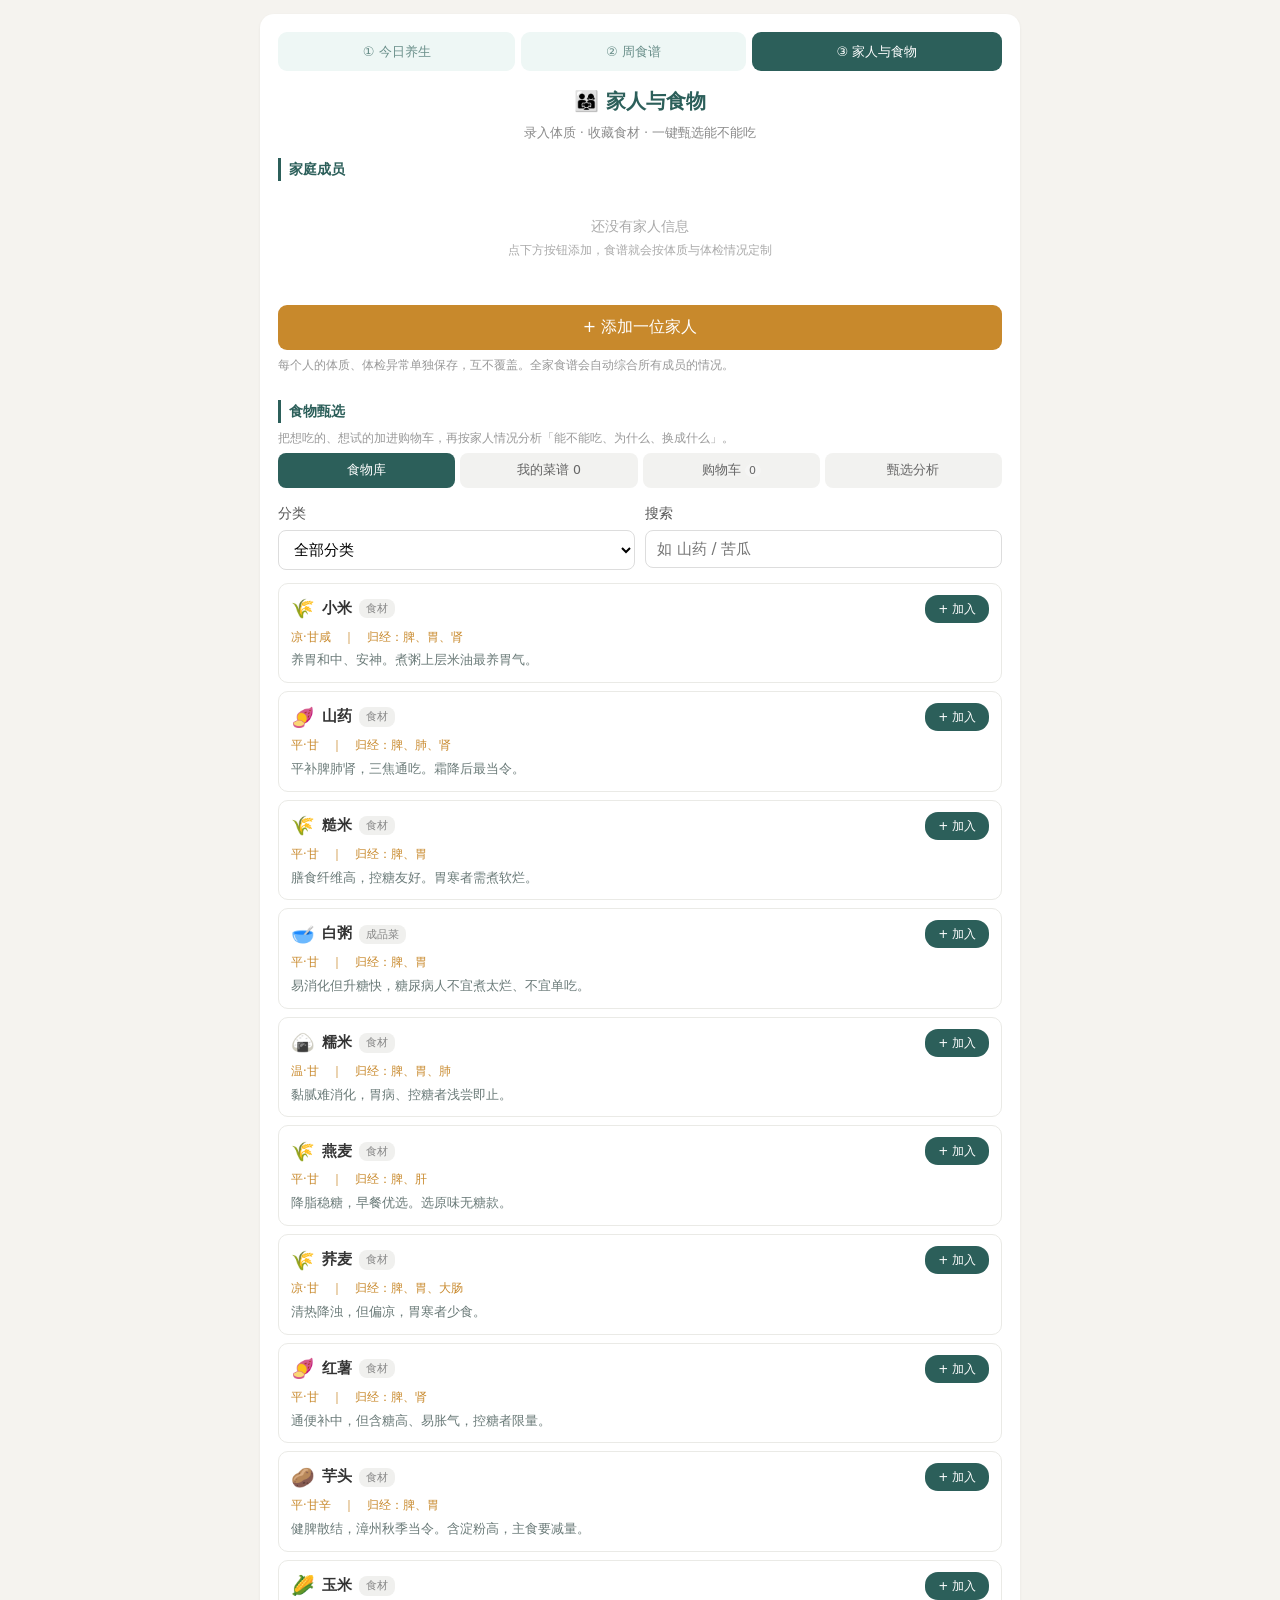
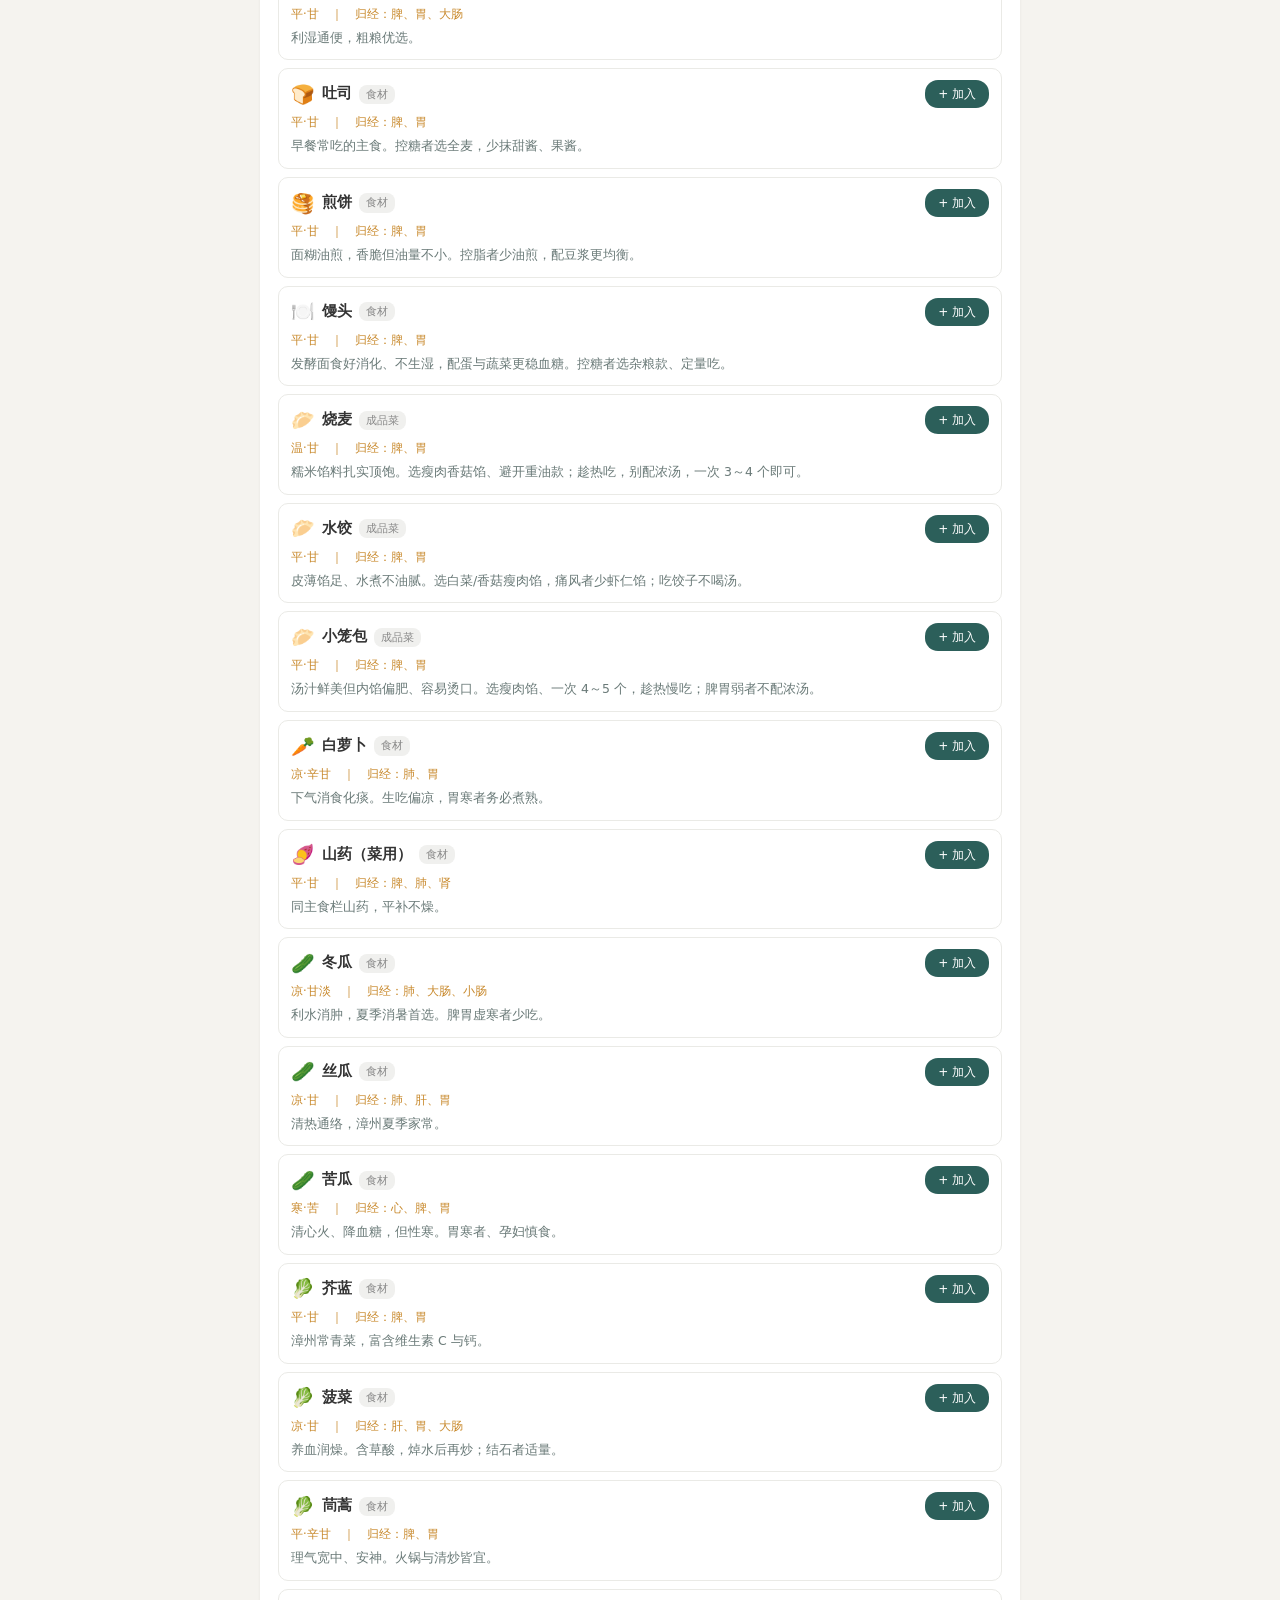
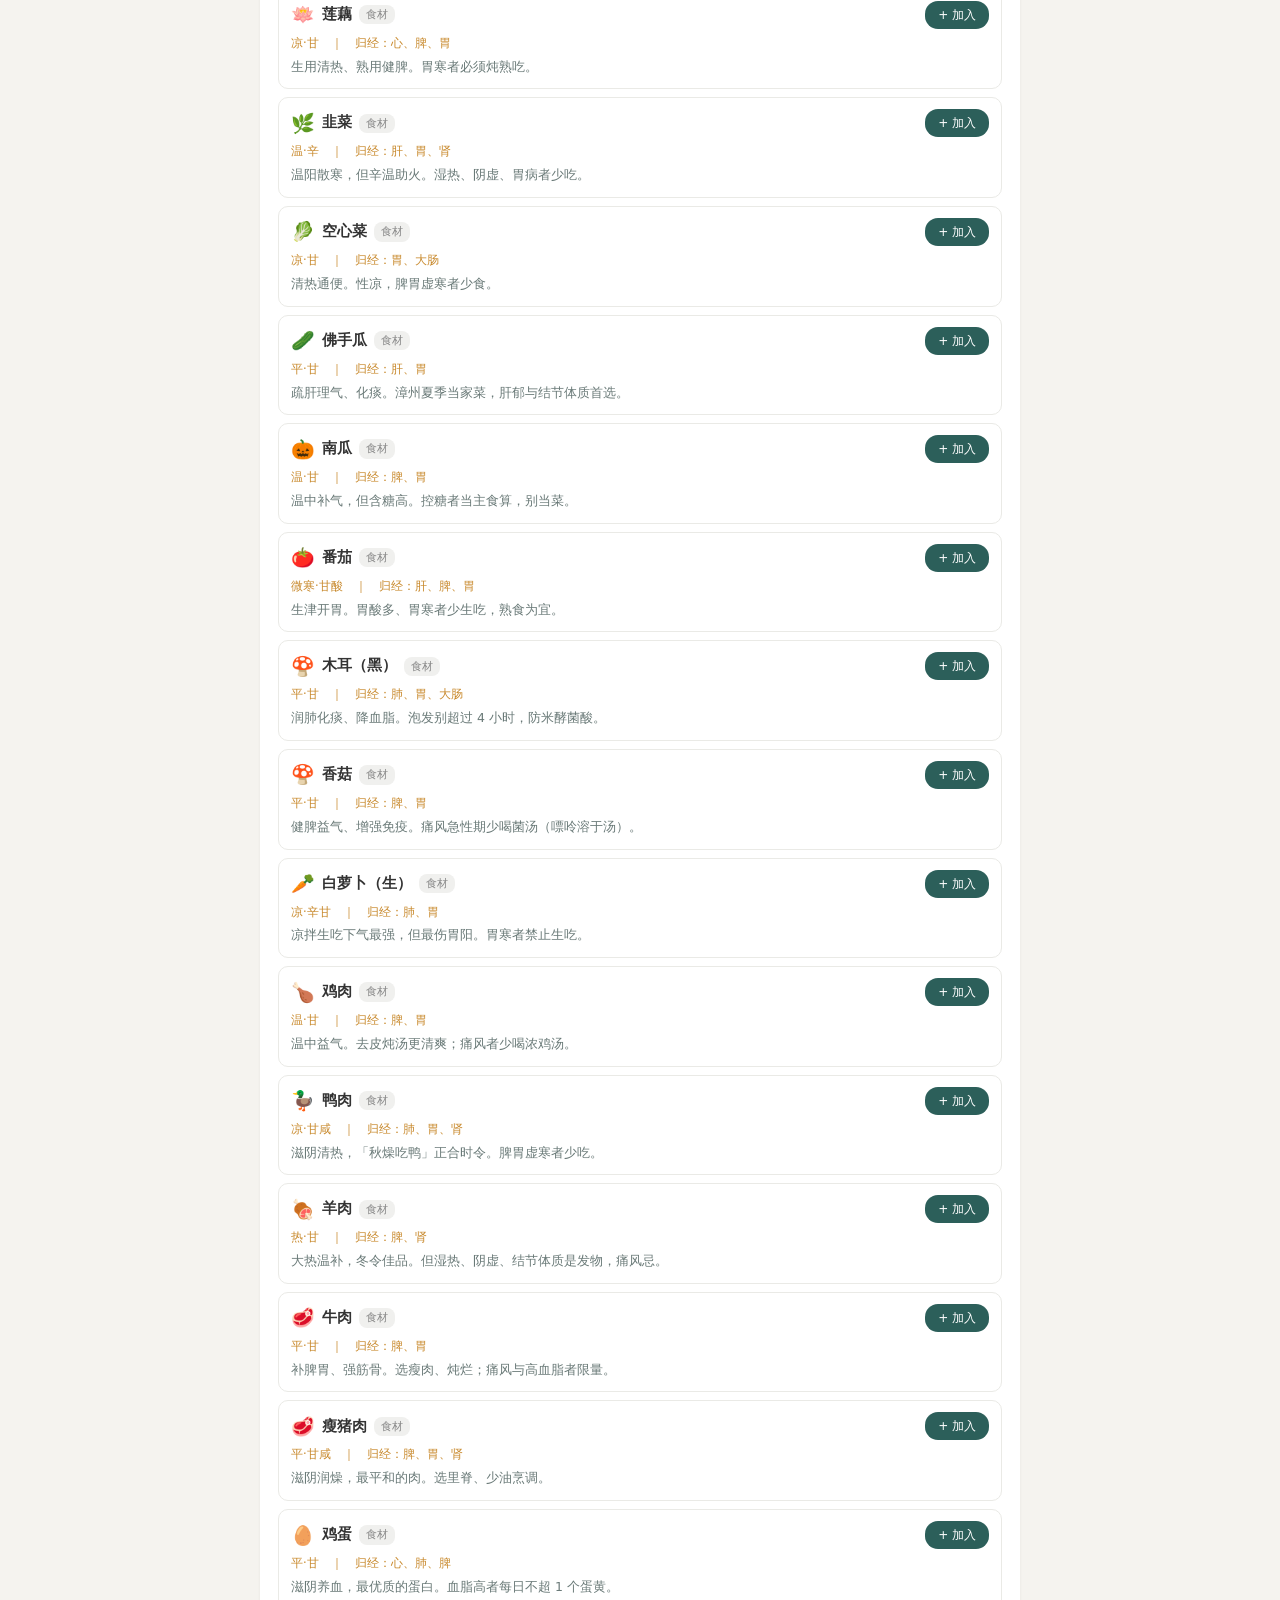
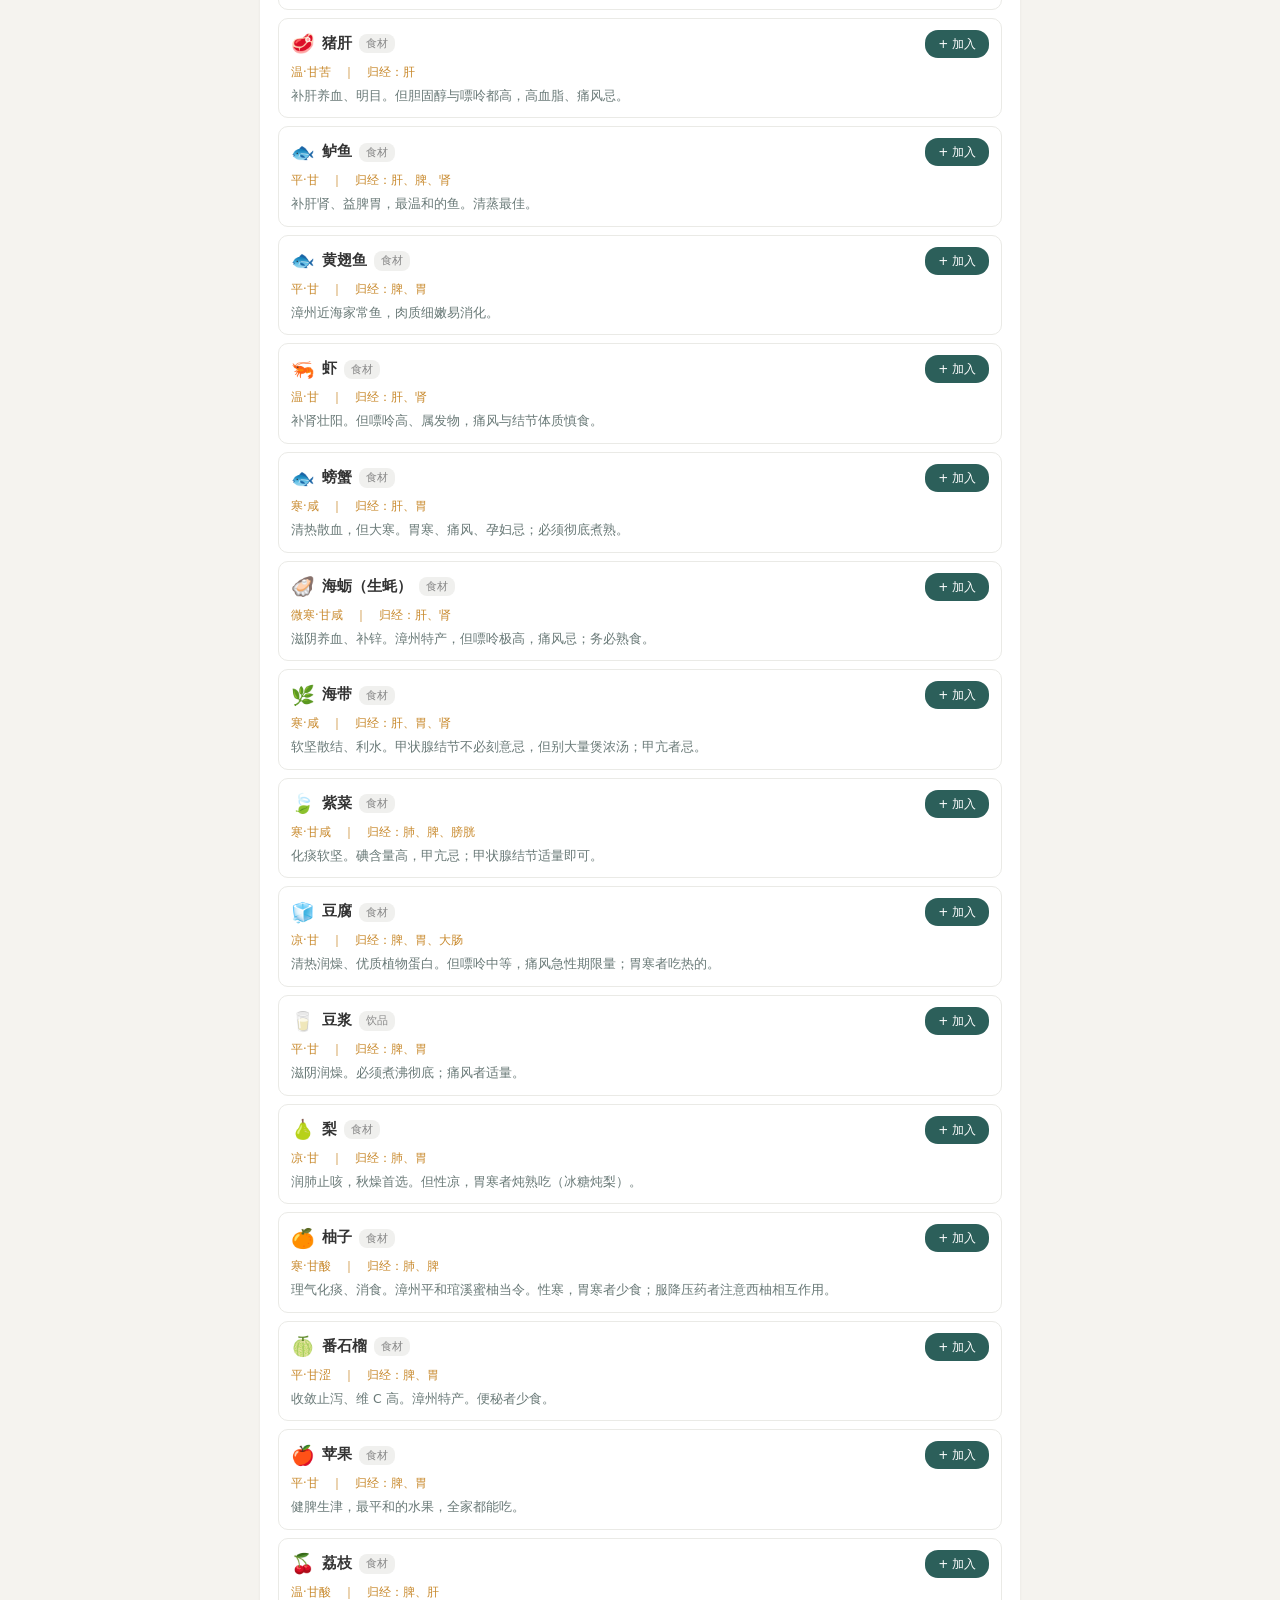
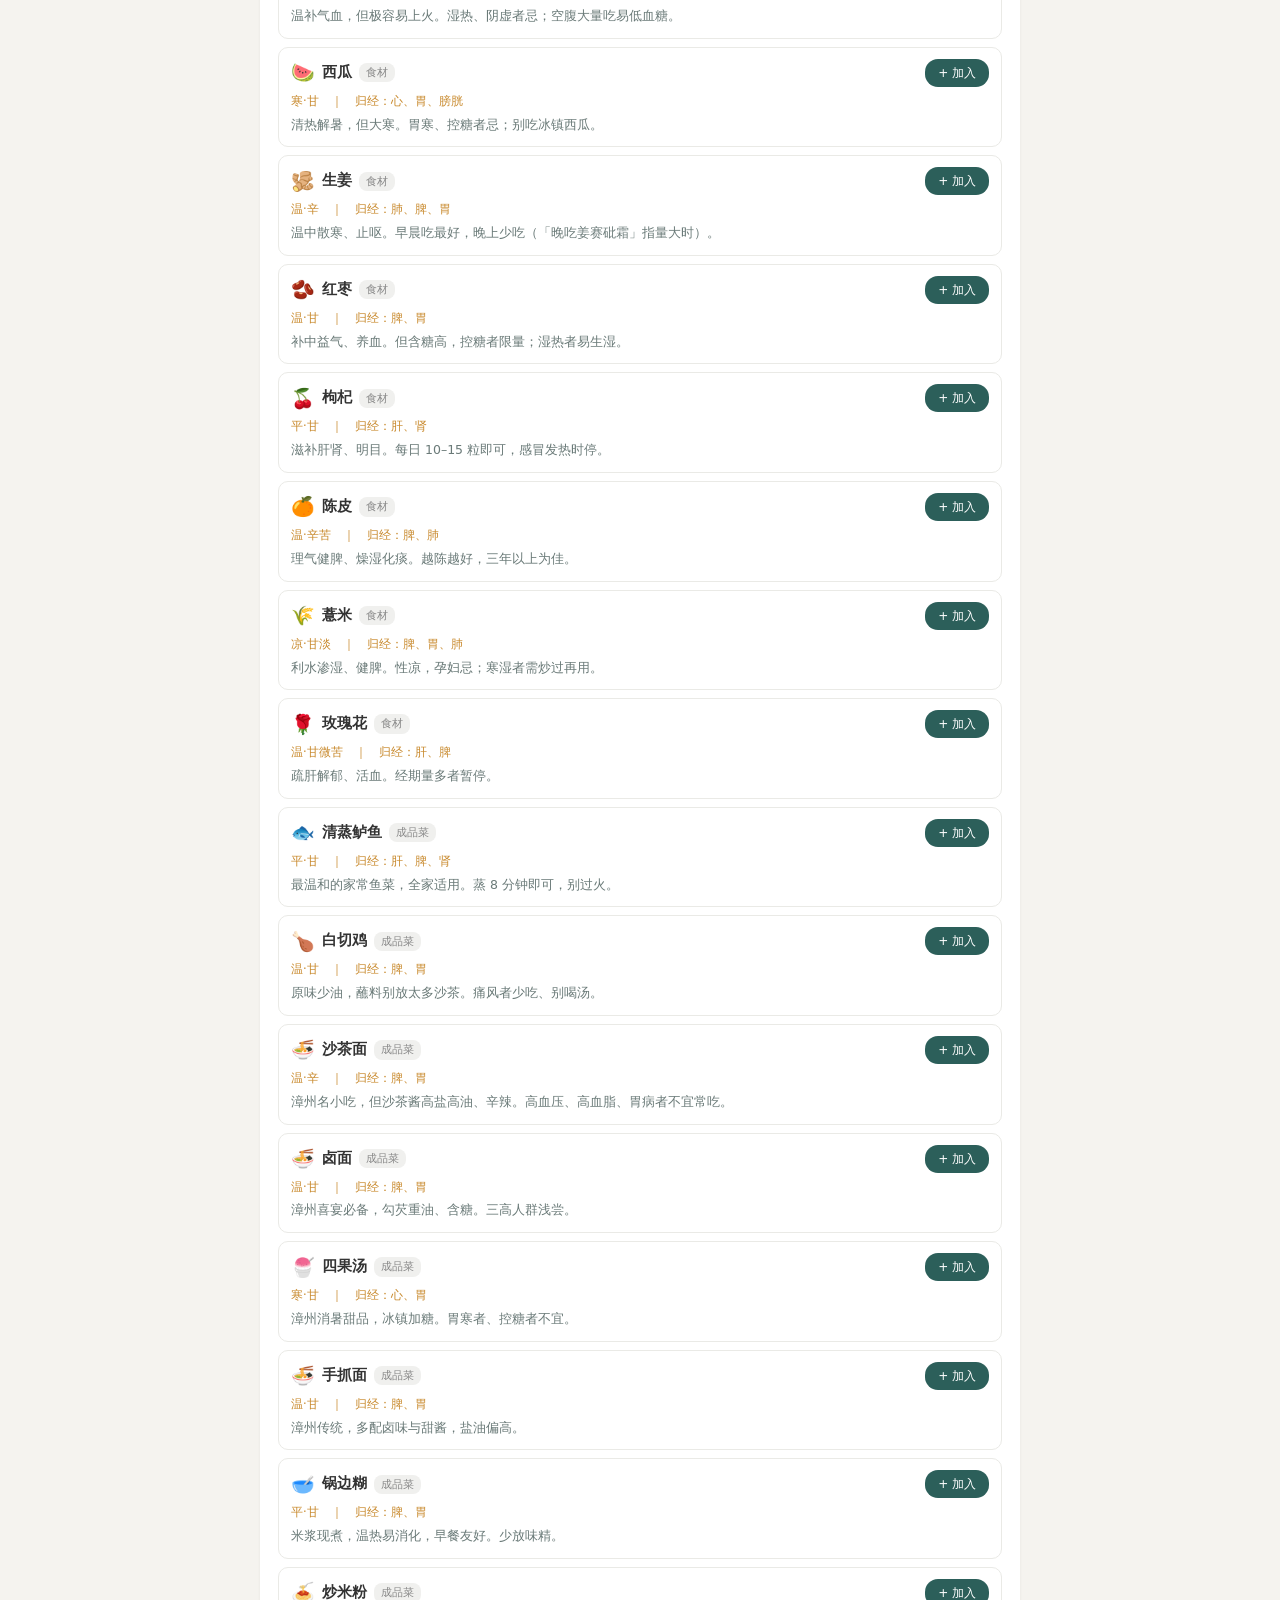
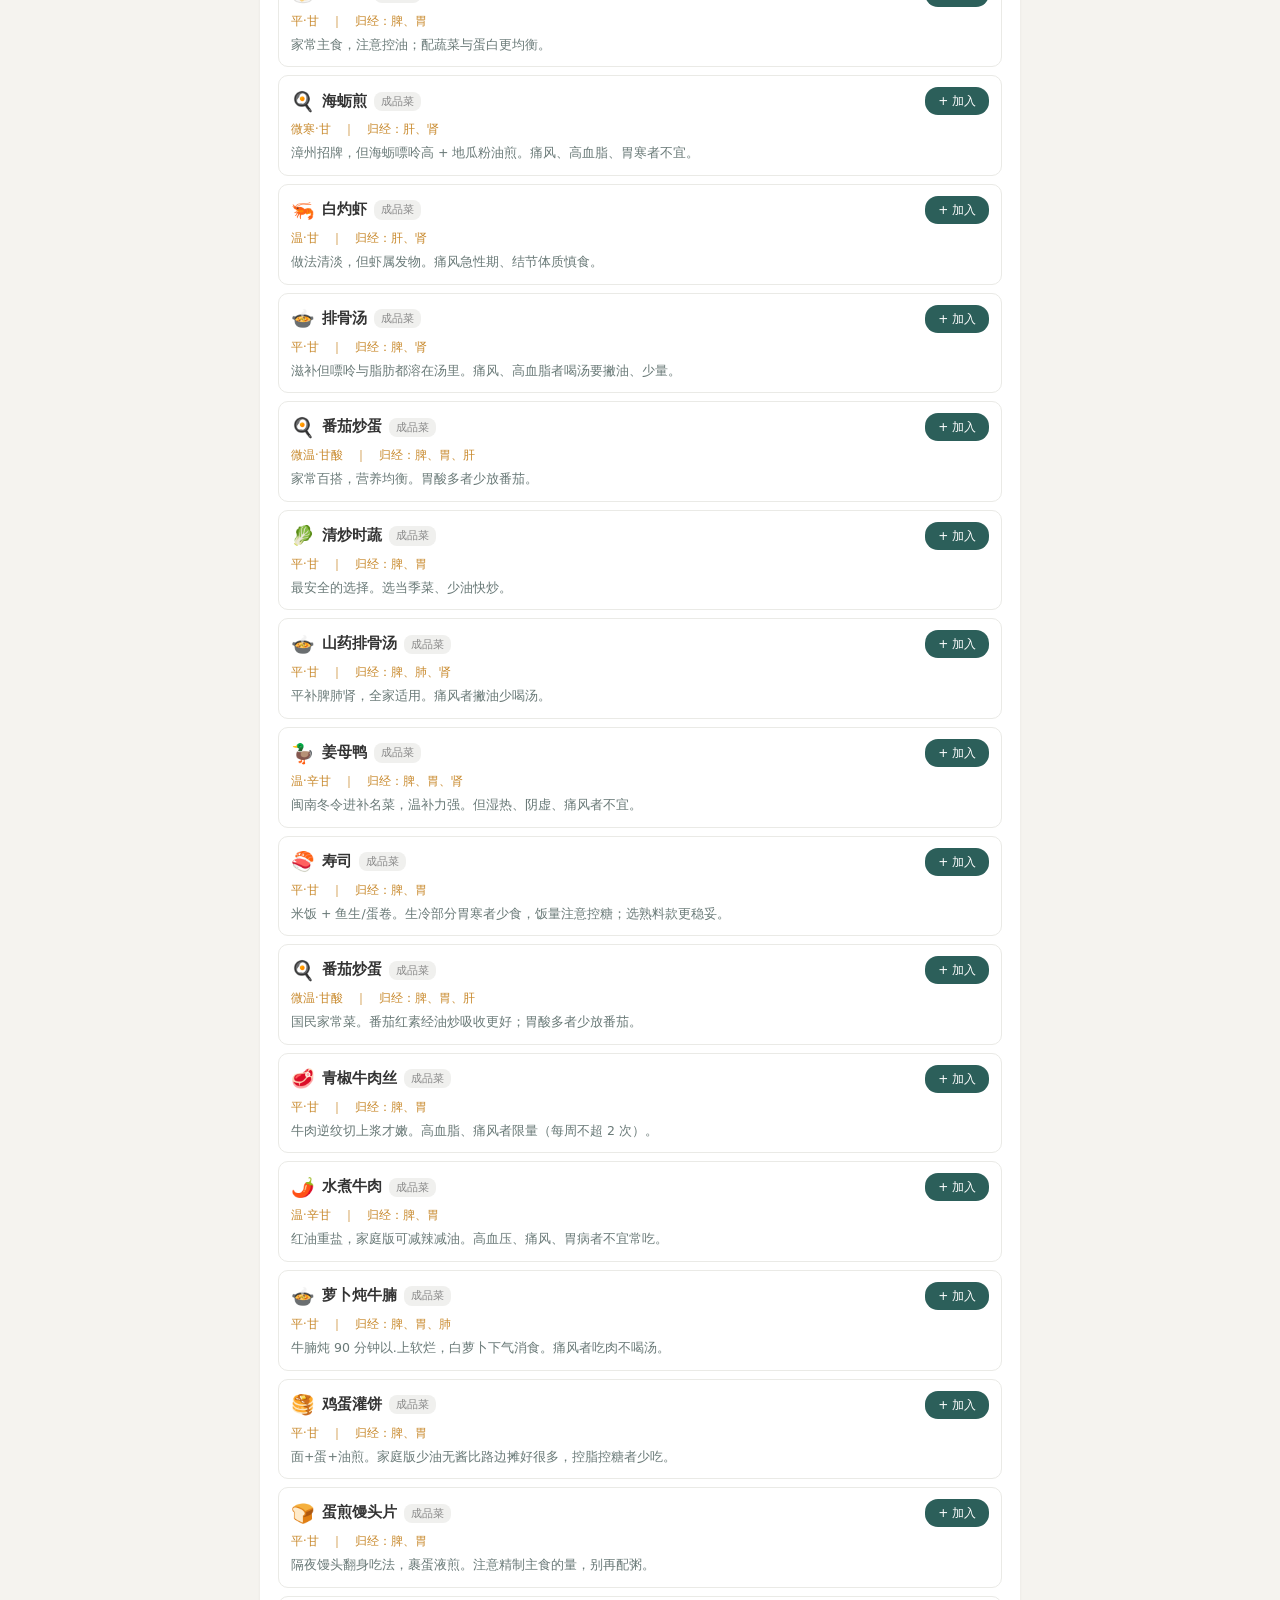
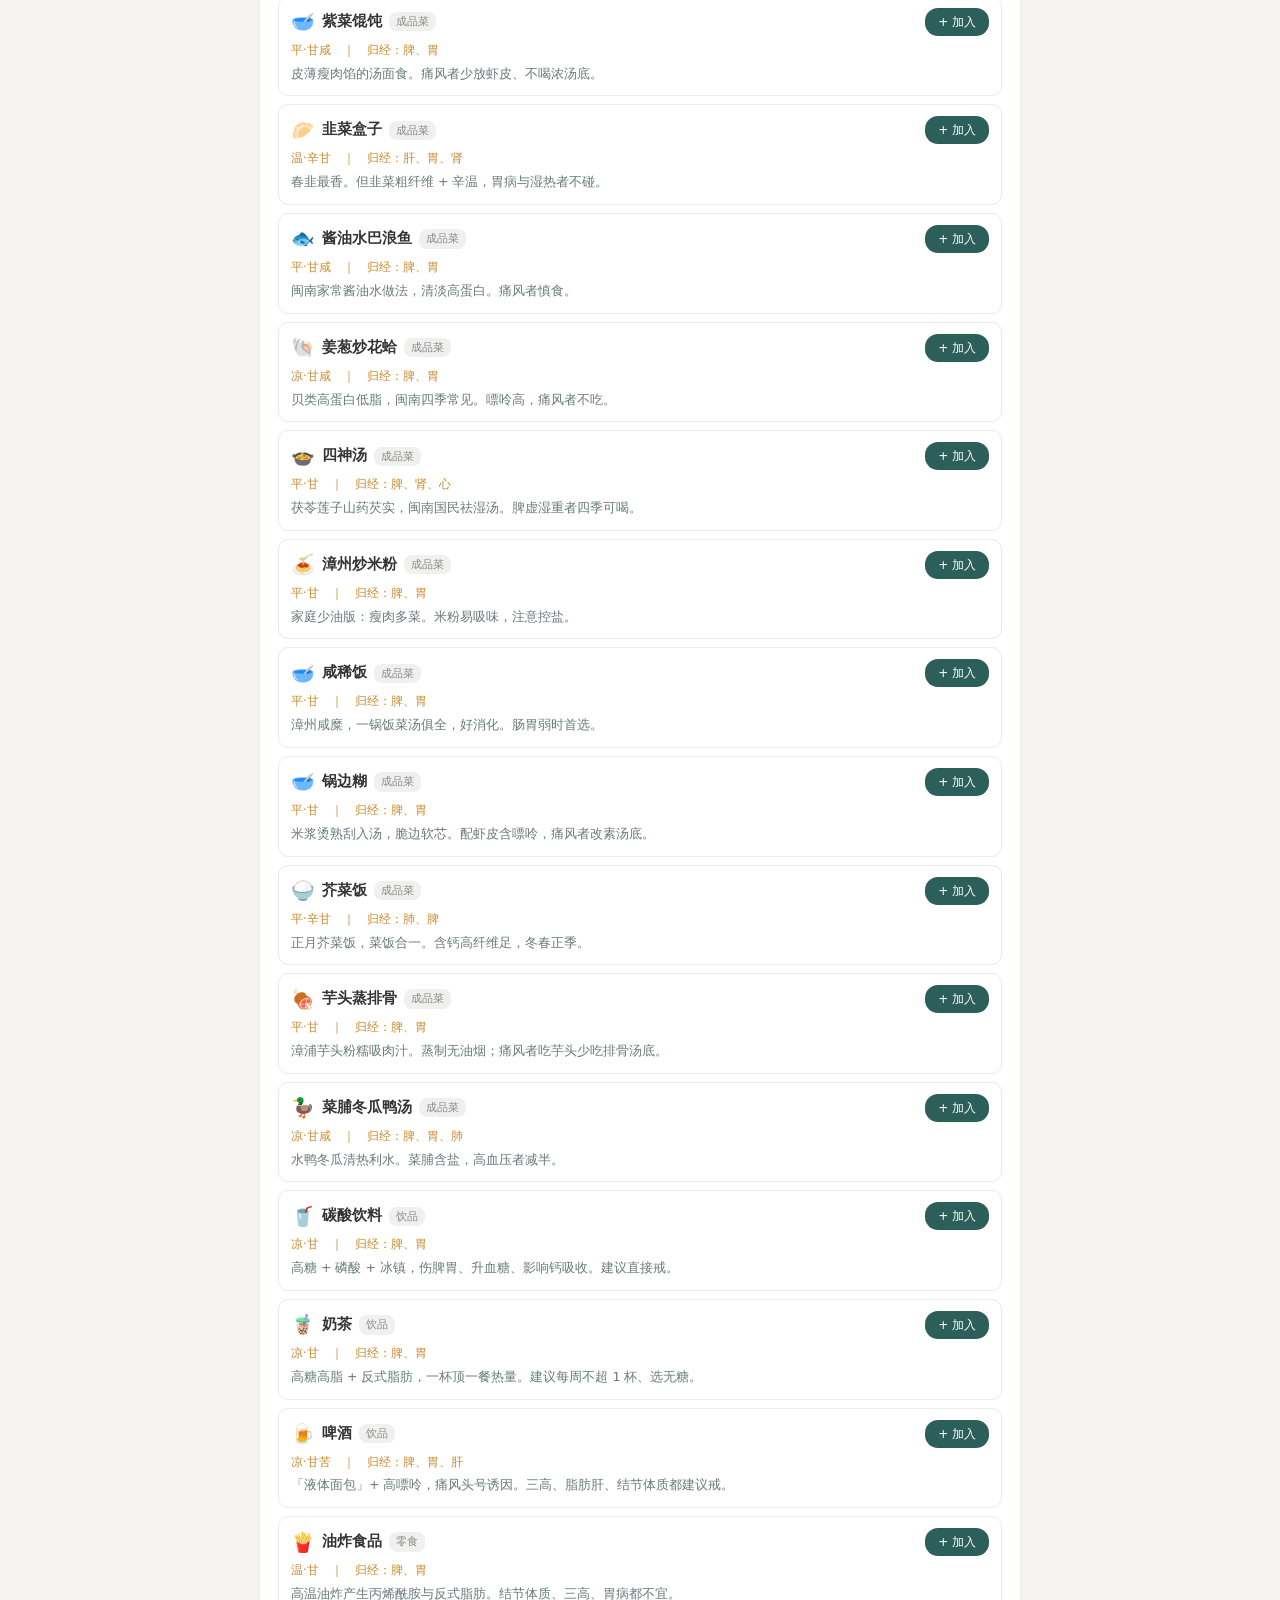
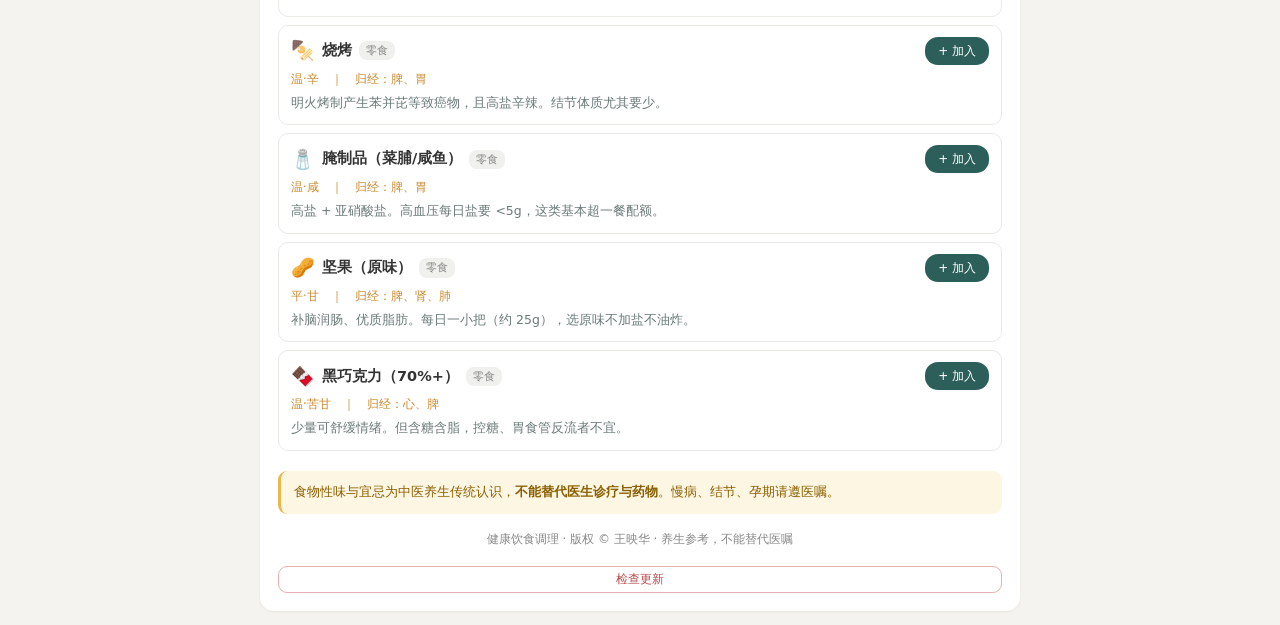
==== commit 628c64b3: "Add files via upload" ====
--- a/family.html
+++ b/family.html
@@ -5,7 +5,7 @@
 <meta name="viewport" content="width=device-width, initial-scale=1.0">
 <title>家人与食物 · 健康饮食调理</title>
 <link rel="icon" type="image/png" href="icon.png">
-<link rel="stylesheet" href="style.css?v=22">
+<link rel="stylesheet" href="style.css?v=24">
 </head>
 <body>
 <div class="container container-wide">
@@ -76,6 +76,9 @@
     食物性味与宜忌为中医养生传统认识，<b>不能替代医生诊疗与药物</b>。慢病、结节、孕期请遵医嘱。
   </p>
   <p class="gray center tiny">健康饮食调理 · 版权 © 王映华 · 养生参考，不能替代医嘱</p>
+  <p class="gray center tiny" style="margin-top:6px">
+    <button type="button" id="checkUpdateBtn" class="ghost-btn" style="font-size:12px;padding:4px 14px">检查更新</button>
+  </p>
 </div>
 
 <!-- ============ 成员弹层 ============ -->
@@ -187,12 +190,13 @@
   </div>
 </div>
 
-<script src="js/storage.js?v=22"></script>
-<script src="js/jieqi.js?v=22"></script>
-<script src="js/rule.js?v=22"></script>
-<script src="js/tcm.js?v=22"></script>
-<script src="js/engine.js?v=22"></script>
-<script src="js/foods.js?v=22"></script>
-<script src="js/page-family.js?v=22"></script>
+<script src="js/storage.js?v=24"></script>
+<script src="js/jieqi.js?v=24"></script>
+<script src="js/rule.js?v=24"></script>
+<script src="js/tcm.js?v=24"></script>
+<script src="js/engine.js?v=24"></script>
+<script src="js/foods.js?v=24"></script>
+<script src="js/page-family.js?v=24"></script>
+<script src="js/version.js?v=24"></script>
 </body>
 </html>
